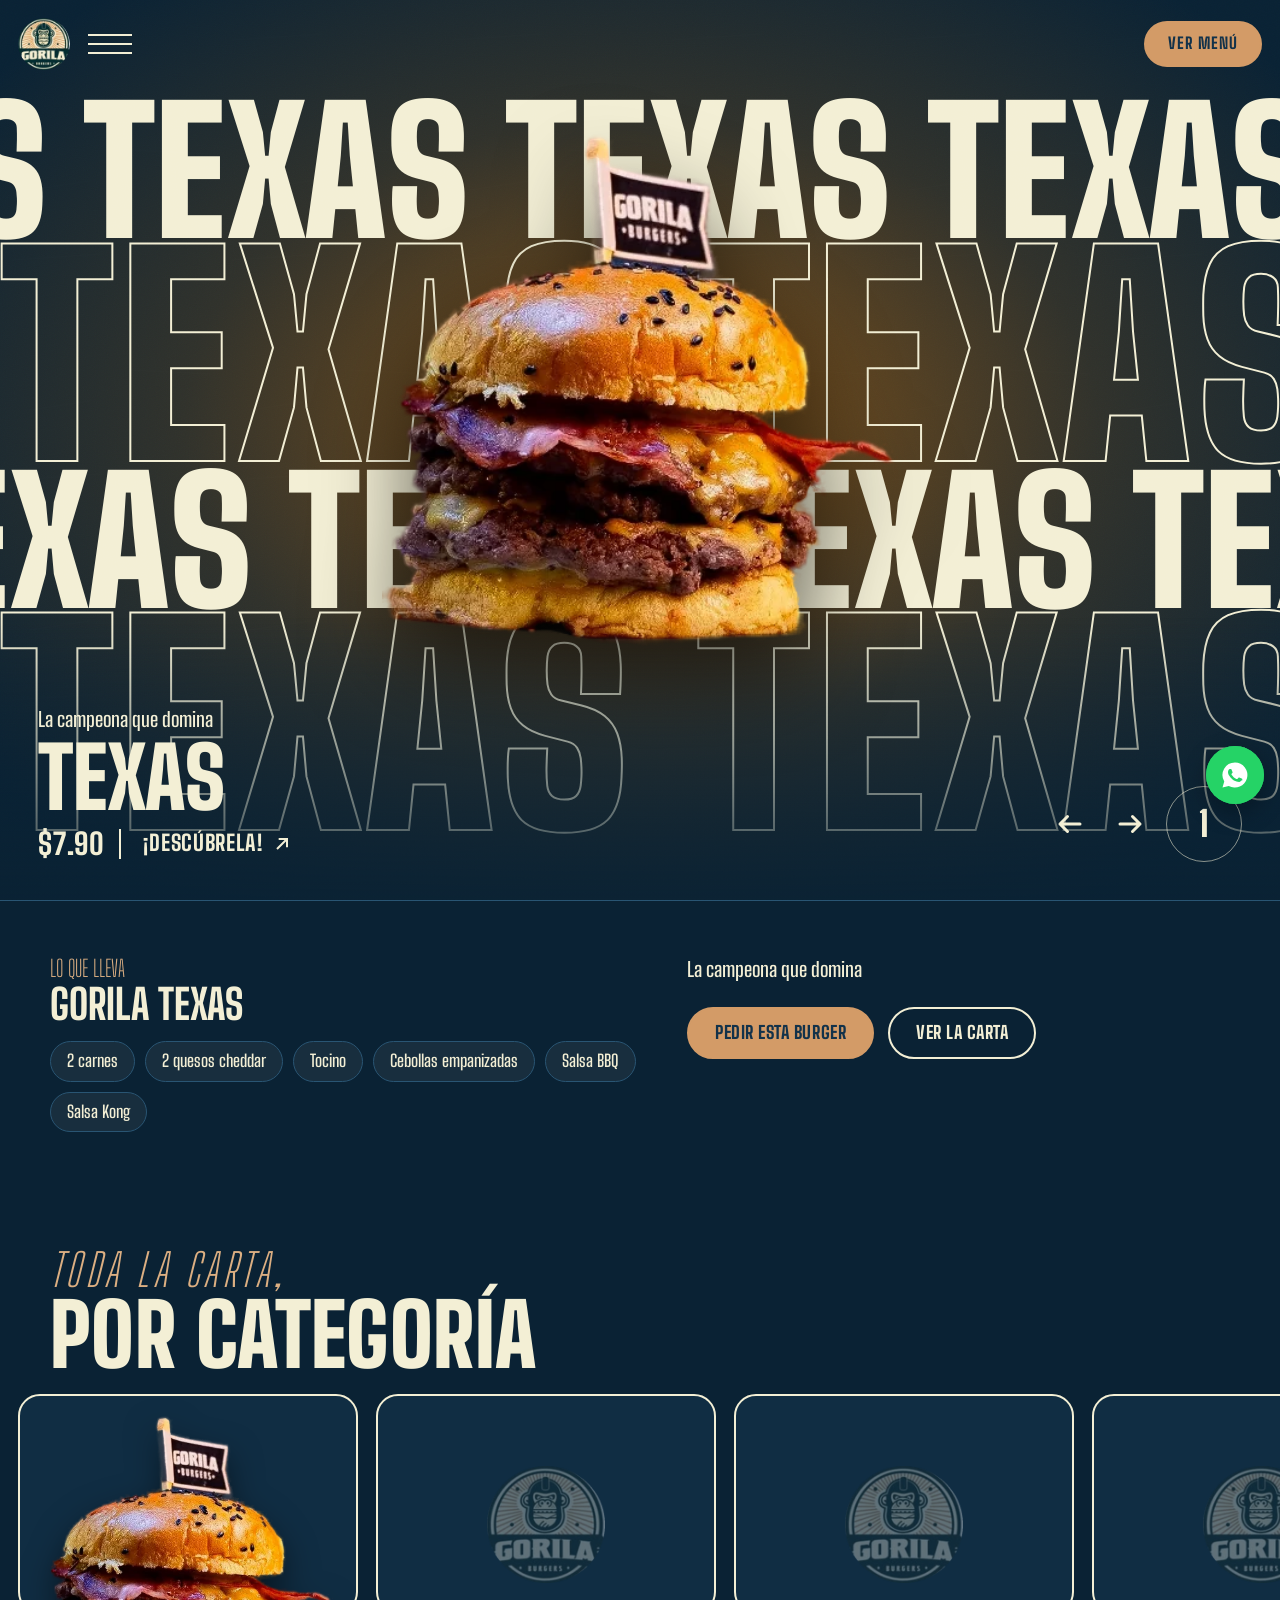
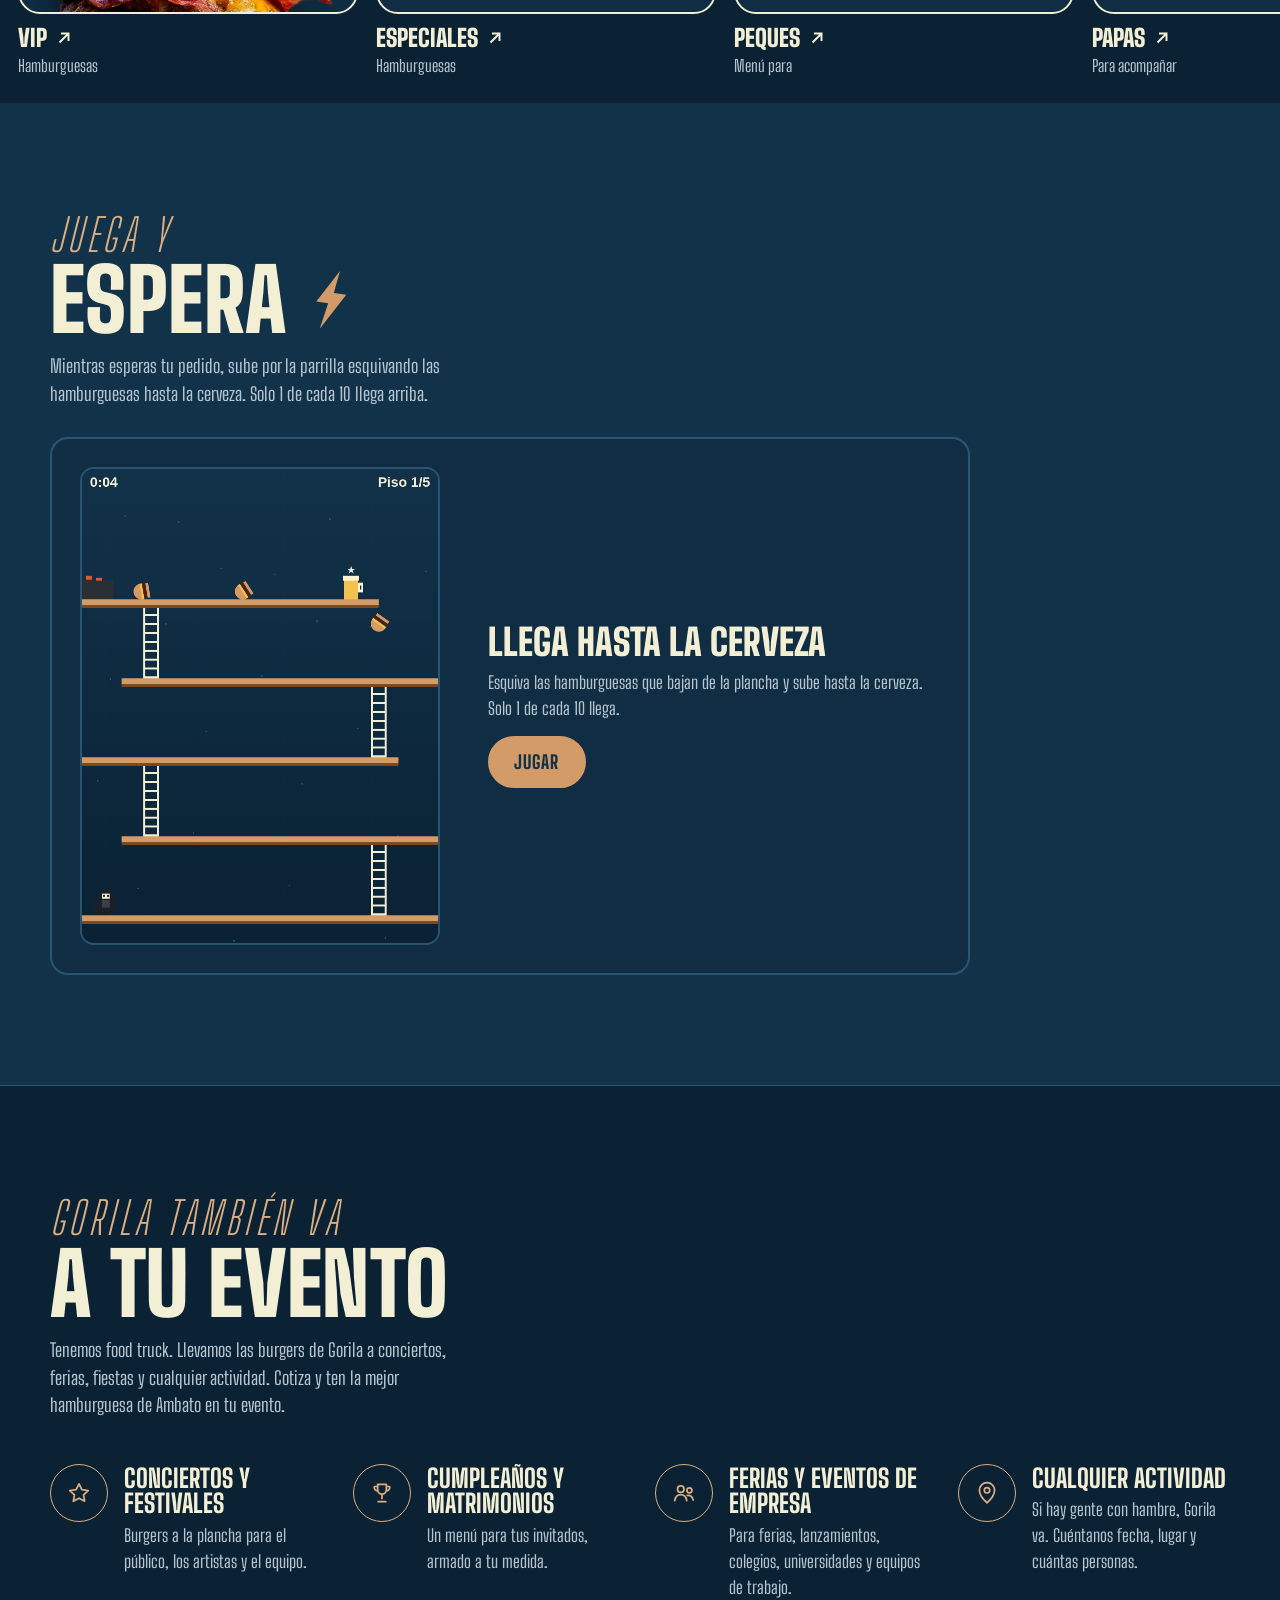
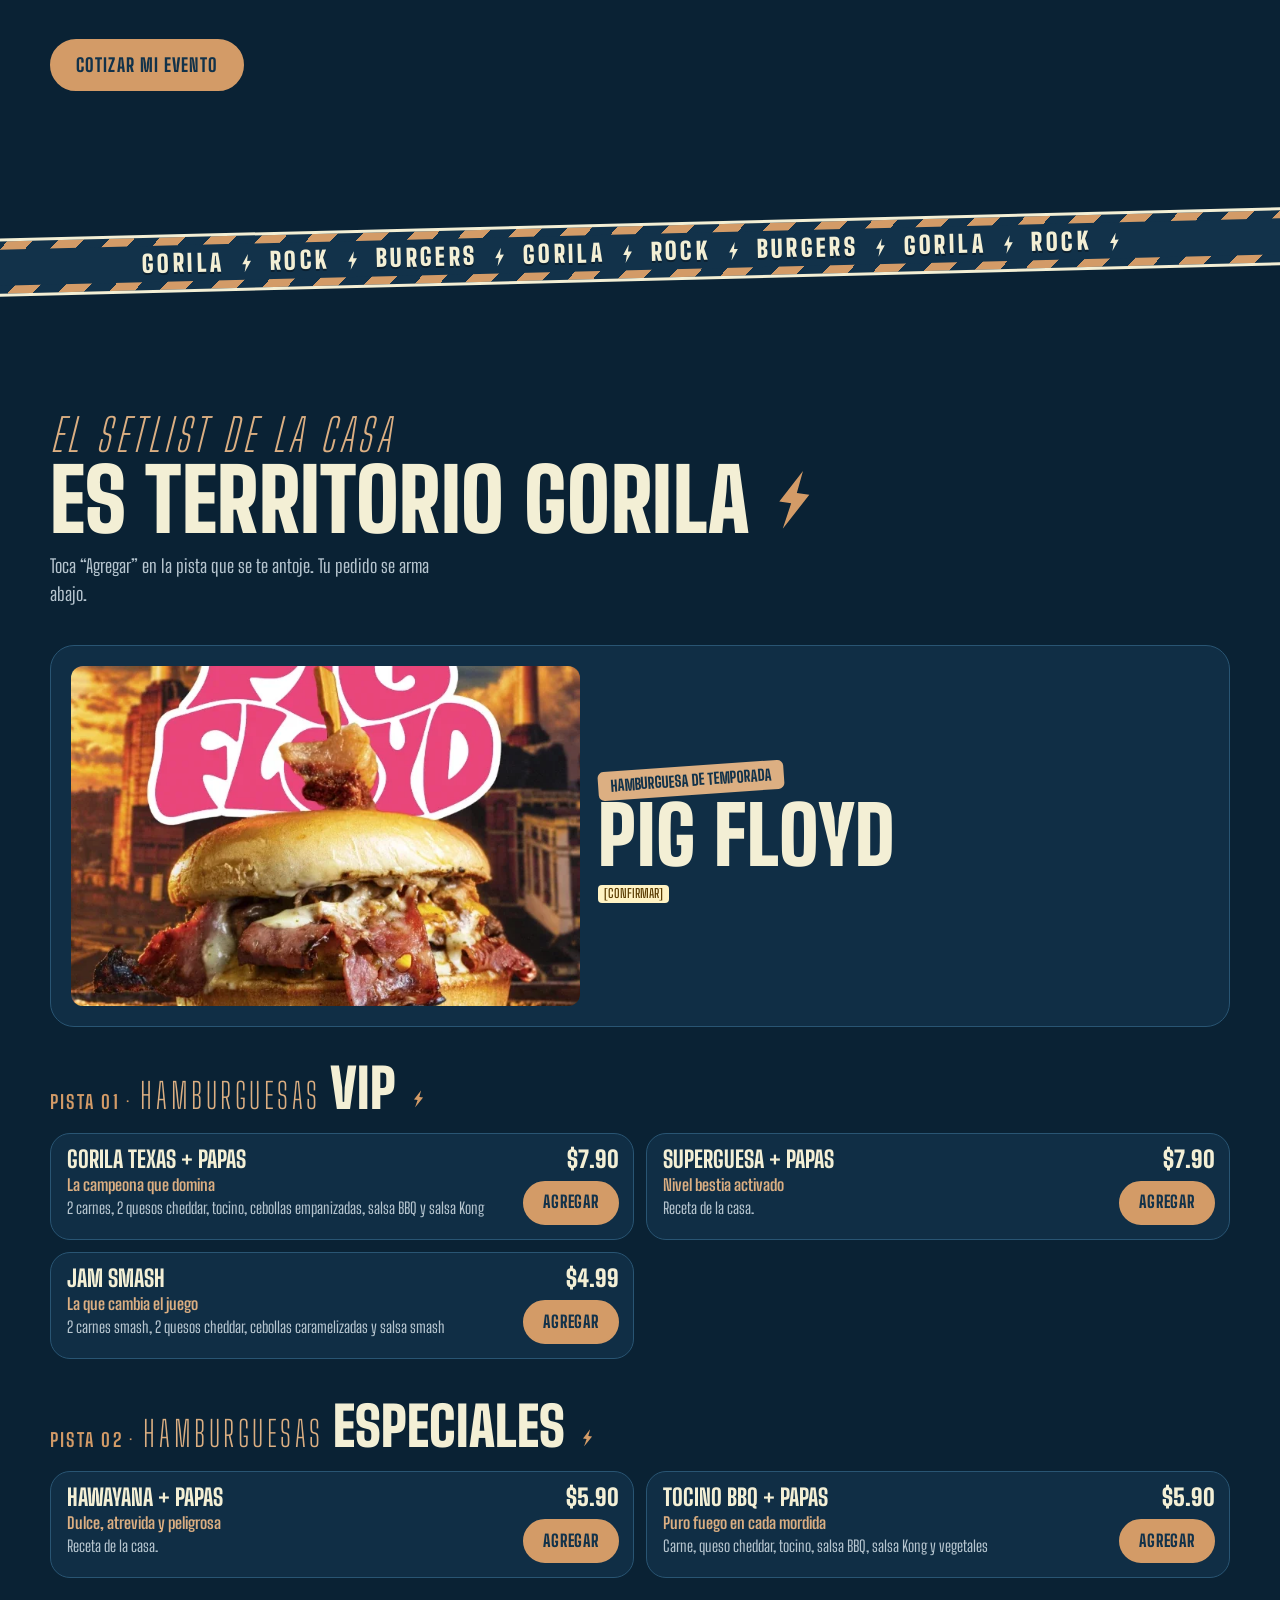
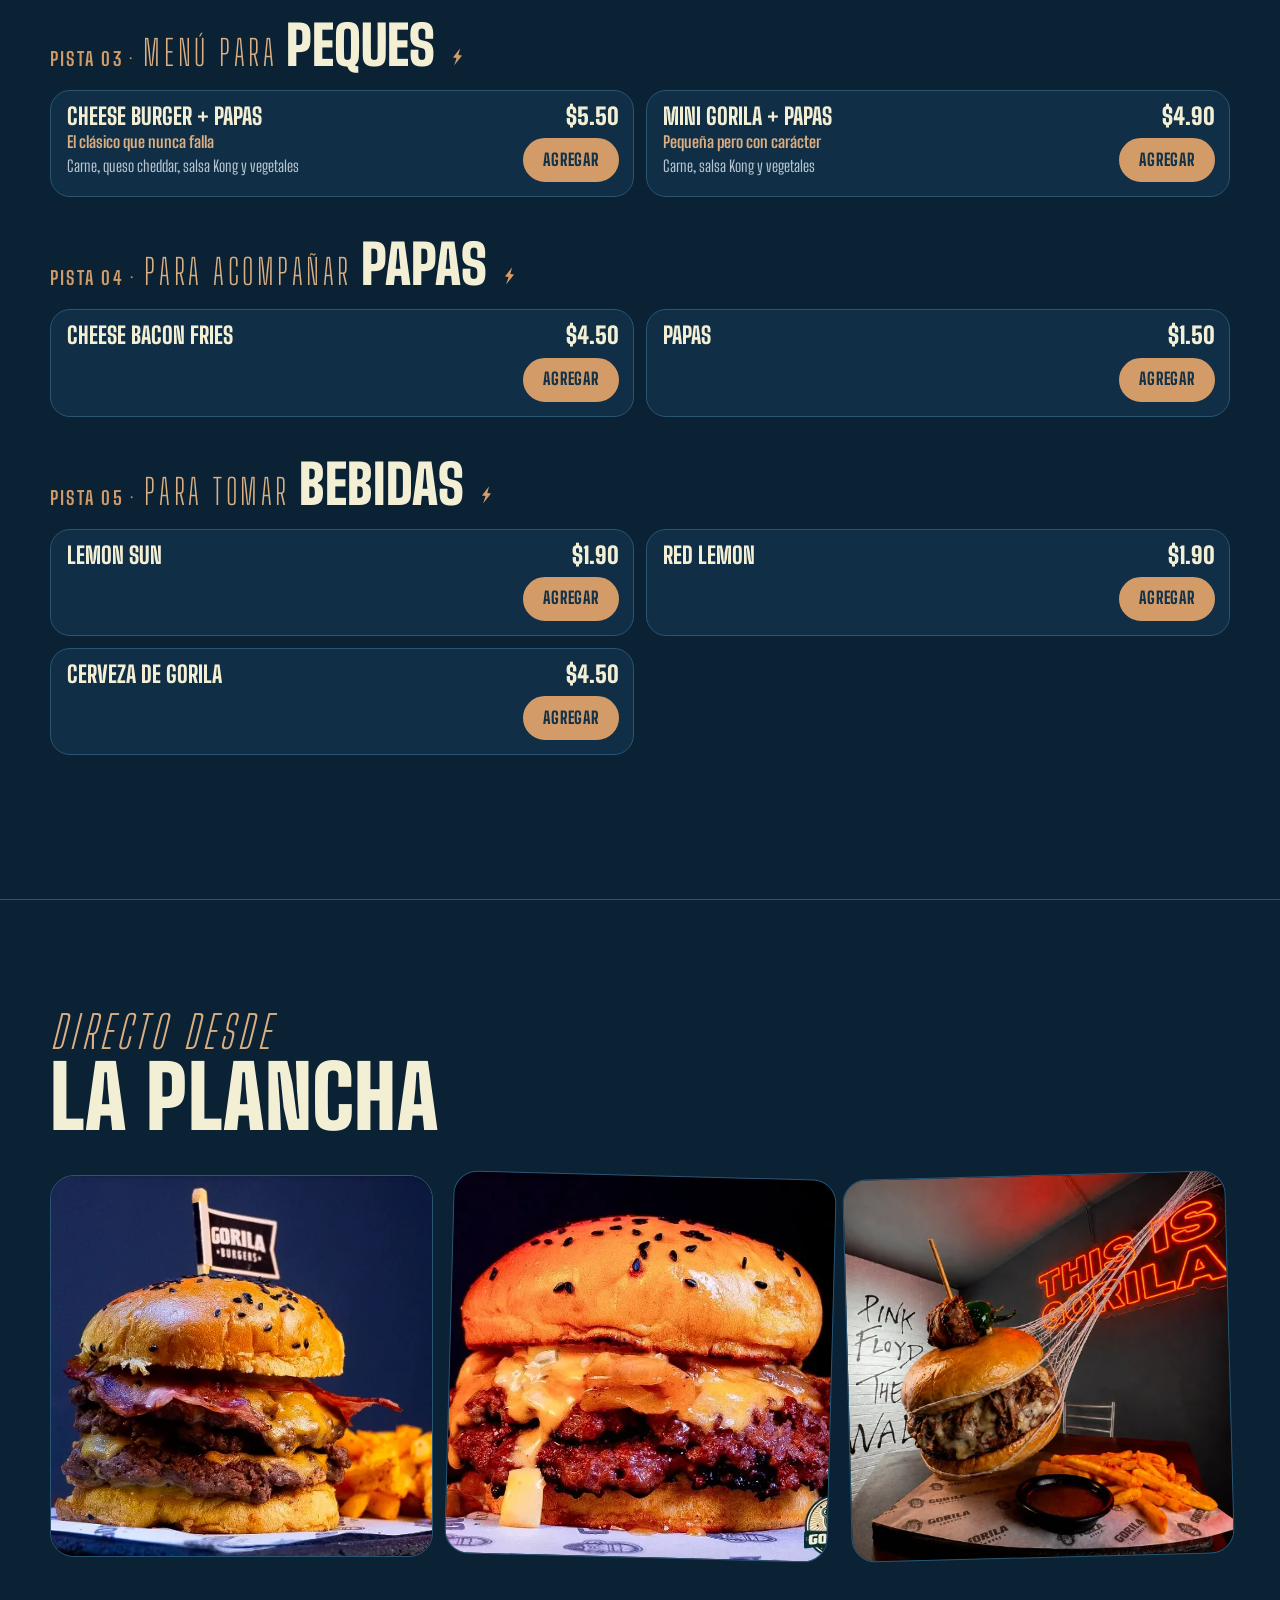
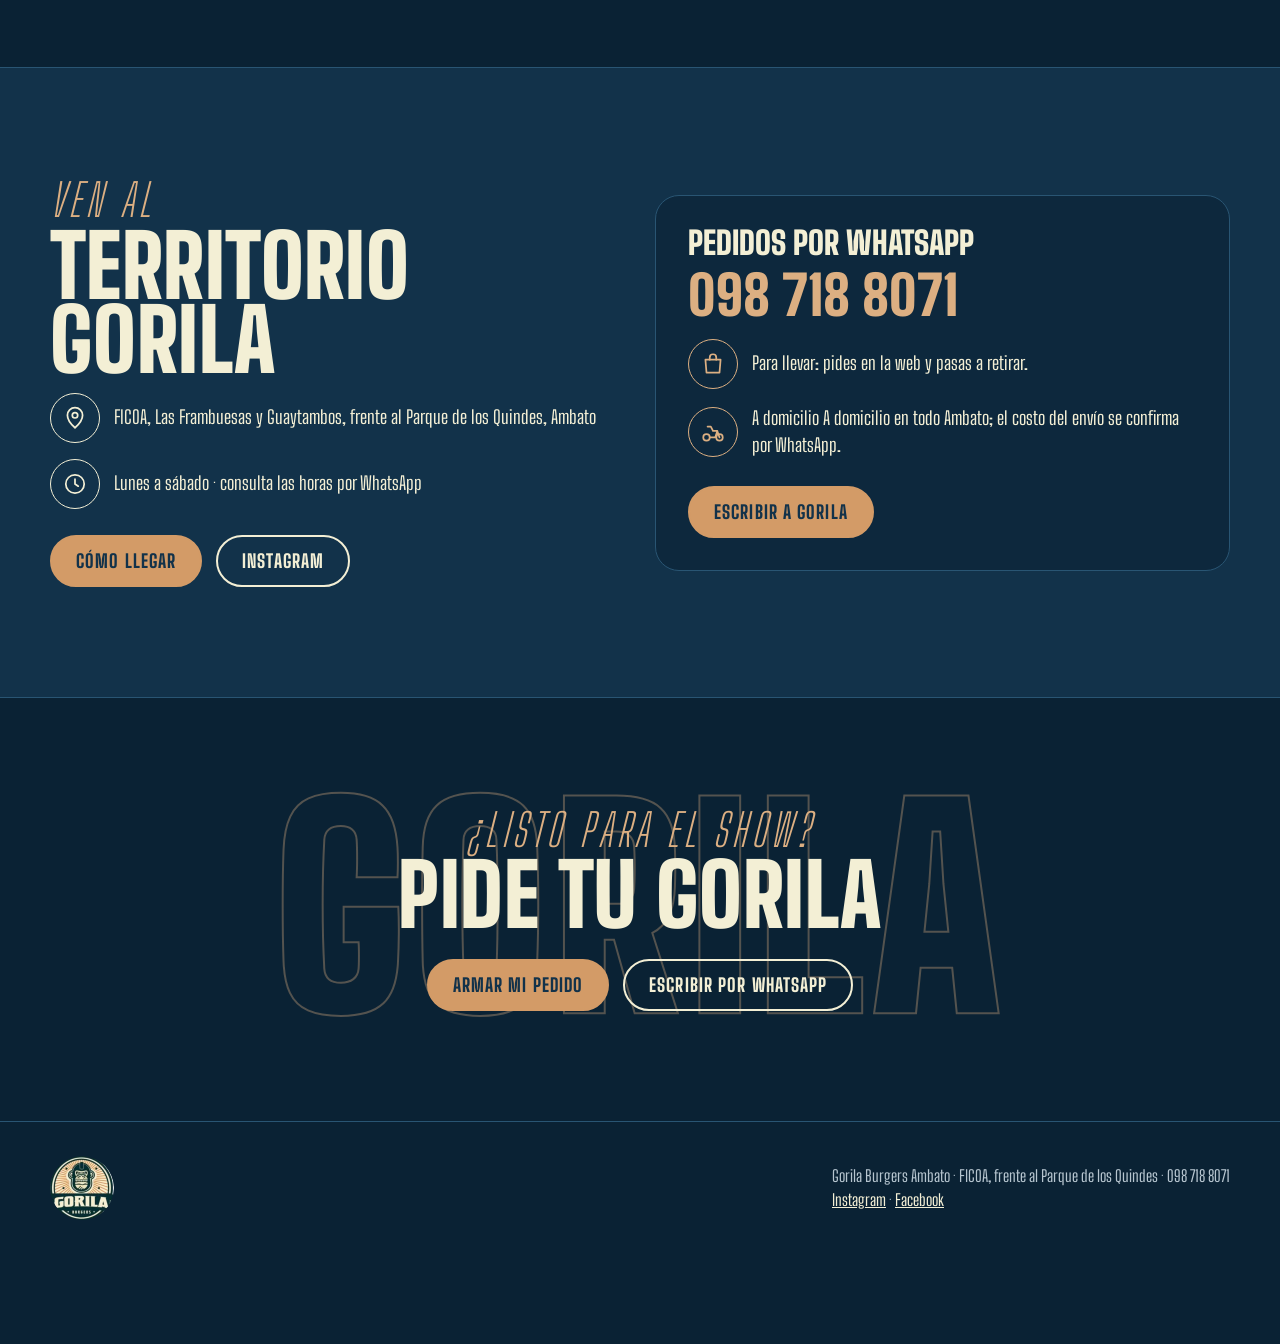
==== index.html @ 6f9447d2 "Sitio: sección de food truck y eventos; se quitan secciones de la demo Co-Authored-By: Claude Sonnet" ====
<!doctype html>
<html lang="es">
<head>
<meta charset="utf-8">
<meta name="viewport" content="width=device-width, initial-scale=1, viewport-fit=cover">
<meta name="robots" content="index, follow">
<meta name="theme-color" content="#12324A">
<link rel="icon" href="assets/favicon.png">
<link rel="preconnect" href="https://fonts.googleapis.com"><link rel="preconnect" href="https://fonts.gstatic.com" crossorigin>
<link rel="stylesheet" href="https://fonts.googleapis.com/css2?family=Big+Shoulders+Display:wght@300;700;800;900&amp;family=Big+Shoulders+Text:wght@400;600;700&amp;display=swap" media="print" onload="this.media='all'"><noscript><link rel="stylesheet" href="https://fonts.googleapis.com/css2?family=Big+Shoulders+Display:wght@300;700;800;900&amp;family=Big+Shoulders+Text:wght@400;600;700&amp;display=swap"></noscript>
<link rel="stylesheet" href="estilos/base.css">
<link rel="stylesheet" href="efectos/base.css">
<link rel="stylesheet" href="efectos/energia.css">
<link rel="stylesheet" href="efectos/rock.css">
<link rel="stylesheet" href="motor/pedido.css">
<style>:root { --fx-bg: #F3EFD5; --fx-paper: #FBF8EA; --fx-accent: #D39B67; --fx-ink: #12324A; --fx-deep: #12324A; --fx-pop: #DCAF82; --fx-font: "Big Shoulders Text", "Arial Narrow", Arial, sans-serif; --fx-font-disp: "Big Shoulders Display", Impact, "Arial Narrow", sans-serif; --fx-font-txt: "Big Shoulders Text", "Arial Narrow", Arial, sans-serif; --fx-deep-2: #0A2234; --fx-line-deep: #295573; --fx-soft: #dfe5e8; --fx-soft-2: #b6c5cf; --fx-warm: #7a4a1f; --fx-chat: #e6ddd0; }</style>

<link rel="stylesheet" href="modulos/restaurante/rest.css"><link rel="stylesheet" href="modulos/restaurante/rest-juego.css">
<link rel="preload" as="image" href="assets/corte-texas.webp" fetchpriority="high">
<title>Gorila Burgers Ambato · Burgers bestiales en FICOA</title>
<meta name="description" content="Gorila Burgers Ambato, en FICOA frente al Parque de los Quindes. Descubre qué Gorila eres hoy, arma tu pedido y envíalo listo por WhatsApp.">
<meta property="og:title" content="Gorila Burgers Ambato">
<meta property="og:description" content="Burgers bestiales, calidad brutal. Arma tu pedido en 1 minuto y envíalo por WhatsApp.">
<meta property="og:image" content="assets/og.jpg">
<meta property="og:image:width" content="1200"><meta property="og:image:height" content="630">
<script type="application/ld+json">
{"@context": "https://schema.org", "@type": "Restaurant", "name": "Gorila Burgers Ambato", "servesCuisine": "Hamburguesas", "telephone": "+593987188071", "address": {"@type": "PostalAddress", "streetAddress": "FICOA, Las Frambuesas y Guaytambos, frente al Parque de los Quindes", "addressLocality": "Ambato", "addressRegion": "Tungurahua", "addressCountry": "EC"}, "sameAs": ["https://www.instagram.com/gorila_burgerambato/", "https://www.facebook.com/p/Gorila-Burger-61558488550023/"]}
</script>
<style>
/* Hero */
.hero { position: relative; overflow: hidden; }
.hero .wrap { display: grid; gap: 28px; align-items: center; padding-block: clamp(28px, 5vw, 64px) clamp(44px, 6vw, 80px); grid-template-columns: minmax(0, 1.05fr) minmax(0, .95fr); }
.hero h1 { text-transform: uppercase; line-height: .84; }
.hero h1 .fino { display: block; font: 300 clamp(2.4rem, 6.4vw, 4.6rem)/.9 var(--fx-font-disp); }
.hero h1 .grueso { display: block; font: 900 clamp(4.2rem, 13vw, 9.6rem)/.84 var(--fx-font-disp); letter-spacing: .005em; }
.hero .lead { margin-top: 20px; max-width: 40ch; font-size: 1.2rem; color: var(--fx-soft); }
.hero-media { position: relative; justify-self: end; width: min(100%, 540px); }
.hero-foto { aspect-ratio: 572 / 553; border-radius: 22px; overflow: hidden; box-shadow: 10px 10px 0 var(--fx-accent); }
.hero-foto img { width: 100%; height: 100%; object-fit: cover; }
.hero .sello { position: absolute; left: -34px; bottom: -26px; z-index: 2; }
@media (max-width: 860px) {
  .hero .wrap { grid-template-columns: 1fr; }
  .hero-media { order: -1; justify-self: stretch; width: 100%; }
  .hero-foto { aspect-ratio: 4 / 3.6; }
  .hero .sello { left: auto; right: 10px; bottom: -22px; width: 108px; height: 108px; font-size: .98rem; }
}

/* Diagnóstico */
.diag .wrap { display: grid; gap: clamp(28px, 5vw, 64px); grid-template-columns: minmax(0, .9fr) minmax(0, 1.1fr); align-items: center; }
@media (max-width: 860px) { .diag .wrap { grid-template-columns: 1fr; } }
.caja { background: var(--fx-paper); border: 3px solid var(--fx-deep); border-radius: 20px; box-shadow: 8px 8px 0 var(--fx-deep); padding: clamp(20px, 3vw, 30px); min-height: 440px; display: flex; flex-direction: column; gap: 16px; }
.caja-cab { display: flex; align-items: center; gap: 12px; padding-bottom: 12px; border-bottom: 2px dashed color-mix(in srgb, var(--fx-deep) 30%, transparent); }
.caja-cab img { width: 42px; height: 42px; border-radius: 50%; }
.caja-cab b { display: block; font: 900 1.3rem/1 var(--fx-font-disp); text-transform: uppercase; }
.caja-cab small { font-size: .95rem; }
.prog { display: flex; align-items: center; gap: 12px; font: 700 .95rem var(--fx-font-txt); }
.prog .pista { flex: 1; height: 8px; border-radius: 99px; background: color-mix(in srgb, var(--fx-deep) 15%, transparent); overflow: hidden; }
.prog .pista div { height: 100%; background: var(--fx-accent); border-radius: 99px; transition: width .35s var(--fx-ease); }
.caja h3 { font: 900 clamp(1.8rem, 4vw, 2.4rem)/.95 var(--fx-font-disp); text-transform: uppercase; }
.ops { display: grid; gap: 10px; }
.op { display: flex; align-items: center; gap: 12px; min-height: 58px; padding: 10px 16px; text-align: left; background: #fff; border: 2px solid var(--fx-deep); border-radius: 12px; font: 700 1.12rem/1.2 var(--fx-font-txt); color: var(--fx-ink); cursor: pointer; transition: transform .2s var(--fx-ease), box-shadow .2s; box-shadow: 3px 3px 0 var(--fx-deep); }
.op:active { transform: translate(3px, 3px); box-shadow: none; }
.op small { display: block; font-weight: 400; font-size: .95rem; }
.enlace { align-self: flex-start; min-height: 44px; border: 0; background: none; font: 700 1.05rem var(--fx-font-txt); color: var(--fx-ink); cursor: pointer; padding: 0; text-decoration: underline; text-underline-offset: 3px; }
.reco { background: var(--fx-deep); color: var(--fx-bg); border-radius: 14px; padding: 18px; }
.reco small { color: var(--fx-pop); font: 700 .95rem var(--fx-font-txt); }
.reco b { display: block; font: 900 clamp(2.1rem, 5vw, 2.8rem)/.9 var(--fx-font-disp); text-transform: uppercase; margin: 6px 0; }
.reco p { color: var(--fx-soft); }
.reco .precio { font: 900 1.8rem/1 var(--fx-font-disp); color: var(--fx-pop); margin-top: 10px; }

/* Cómo pides */
.pasos { display: grid; gap: 30px; grid-template-columns: repeat(auto-fit, minmax(min(100%, 250px), 1fr)); margin-top: 44px; }
.paso { display: flex; gap: 16px; align-items: flex-start; }
.paso .ico { color: var(--fx-pop); }
.paso b { font: 300 1.1rem var(--fx-font-disp); color: var(--fx-pop); }
.paso h3 { font: 800 1.6rem/1 var(--fx-font-disp); text-transform: uppercase; margin: 2px 0 6px; }
.paso p { color: var(--fx-soft); }
.eventos-cta { margin-top: 38px; }

/* Galería */
.galeria { display: grid; gap: 16px; grid-template-columns: repeat(auto-fit, minmax(min(100%, 300px), 1fr)); margin-top: 40px; }
.galeria figure { margin: 0; border-radius: 18px; border: 3px solid var(--fx-bg); aspect-ratio: 1 / 1; }
.galeria img { width: 100%; height: 100%; object-fit: cover; }
.galeria figure:nth-child(2) { transform: rotate(1.5deg); } .galeria figure:nth-child(3) { transform: rotate(-1.5deg); }

/* Qué cambia */
.cambia { display: grid; gap: 22px; grid-template-columns: repeat(auto-fit, minmax(min(100%, 320px), 1fr)); margin-top: 40px; }
.chat { border-radius: 20px; padding: 18px; background: var(--fx-chat); border: 3px solid var(--fx-deep); }
.chat h3 { font: 800 1.4rem/1 var(--fx-font-disp); text-transform: uppercase; margin-bottom: 12px; display: flex; gap: 10px; align-items: center; }
.burbuja { max-width: 88%; padding: 9px 12px; border-radius: 12px; margin: 8px 0; font: 400 1.02rem/1.35 var(--fx-font-txt); background: #fff; white-space: pre-line; }
.burbuja.yo { margin-left: auto; background: #d9fdd3; }
.chat.despues { background: var(--fx-deep); }
.chat.despues h3 { color: var(--fx-bg); }

/* Dónde */
.donde { display: grid; gap: 30px; grid-template-columns: minmax(0, 1fr) minmax(0, 1fr); align-items: center; }
@media (max-width: 860px) { .donde { grid-template-columns: 1fr; } }
.dato { display: flex; gap: 14px; align-items: center; margin-top: 16px; font-size: 1.15rem; }
.dato .ico { width: 50px; height: 50px; }

/* Cierre */
.cierre { overflow: hidden; text-align: center; }
.cierre .contorno { position: absolute; left: 50%; top: 50%; transform: translate(-50%, -50%); white-space: nowrap; }
.cierre .wrap { position: relative; }
.cierre .acciones { justify-content: center; }
.demo-links { display: flex; flex-wrap: wrap; gap: 8px 18px; justify-content: center; margin-top: 22px; font-size: 1.02rem; }
</style>
</head>
<body class="rb-pagina fx-rock-cartel" data-pagina="Landing (Pro)" data-secciones='["Vitrina de burgers (inicio)", "Mini juego Gorila arriba", "Food truck y eventos", "Carta", "Galería", "Dónde estamos", "Cierre"]'>
<svg width="0" height="0" style="position:absolute" aria-hidden="true"><defs>
  <symbol id="i-reloj" viewBox="0 0 24 24"><circle cx="12" cy="12" r="8.5"/><path d="M12 7.5V12l3 2"/></symbol>
  <symbol id="i-pin" viewBox="0 0 24 24"><path d="M12 21s7-6 7-11.5a7 7 0 0 0-14 0C5 15 12 21 12 21z"/><circle cx="12" cy="9.5" r="2.5"/></symbol>
  <symbol id="i-tel" viewBox="0 0 24 24"><rect x="7" y="2.5" width="10" height="19" rx="2"/><path d="M11 18.5h2"/></symbol>
  <symbol id="i-burger" viewBox="0 0 24 24"><path d="M4 10a8 5 0 0 1 16 0z"/><path d="M3.5 13.5h17M4 17h16a0 0 0 0 1 0 0 3 3 0 0 1-3 3H7a3 3 0 0 1-3-3z"/><path d="M9 7h.01M13 6.5h.01M15.5 8h.01"/></symbol>
  <symbol id="i-bolsa" viewBox="0 0 24 24"><path d="M5 8h14l-1 12H6z"/><path d="M9 8V6a3 3 0 0 1 6 0v2"/></symbol>
  <symbol id="i-moto" viewBox="0 0 24 24"><circle cx="6" cy="17" r="3"/><circle cx="18" cy="17" r="3"/><path d="M9 17h5l2-6h-4M16 11l2 6M12 11 10 7H7"/></symbol>
  <symbol id="i-envio" viewBox="0 0 24 24"><path d="M21 4 3 11l7 3 3 7z"/><path d="m10 14 4-4"/></symbol>
  <symbol id="i-chat" viewBox="0 0 24 24"><path d="M4 5h16v11H9l-5 4z"/></symbol>
  <symbol id="i-web" viewBox="0 0 24 24"><rect x="3.5" y="4.5" width="17" height="15" rx="1.5"/><path d="M3.5 9h17M7 6.8h.01M9.5 6.8h.01"/></symbol>
  <symbol id="i-ok" viewBox="0 0 24 24"><path d="m5 12 4.5 4.5L19 7"/></symbol>
  <symbol id="i-pago" viewBox="0 0 24 24"><rect x="3" y="6" width="18" height="12" rx="1.5"/><path d="M3 10h18M7 14h3"/></symbol>
  <symbol id="i-llave" viewBox="0 0 24 24"><rect x="5" y="10.5" width="14" height="10" rx="1.5"/><path d="M8 10.5V7.5a4 4 0 0 1 8 0v3"/></symbol>
  <symbol id="i-foto" viewBox="0 0 24 24"><path d="M4 8h3l2-2.5h6L17 8h3v11H4z"/><circle cx="12" cy="13" r="3.5"/></symbol>
  <symbol id="i-lista" viewBox="0 0 24 24"><path d="M9 6h11M9 12h11M9 18h11M4.5 6h.01M4.5 12h.01M4.5 18h.01"/></symbol>
  <symbol id="i-copa" viewBox="0 0 24 24"><path d="M8 4h8v5a4 4 0 0 1-8 0zM8 6H5a3 3 0 0 0 3 4M16 6h3a3 3 0 0 1-3 4M12 13v4M8.5 20h7"/></symbol>
  <symbol id="i-qr" viewBox="0 0 24 24"><rect x="3.5" y="3.5" width="6" height="6" rx="1"/><rect x="14.5" y="3.5" width="6" height="6" rx="1"/><rect x="3.5" y="14.5" width="6" height="6" rx="1"/><path d="M14.5 14.5h2v2h-2zM18.5 14.5h2M14.5 18.5h2M18.5 18.5v2"/></symbol>
  <symbol id="i-estrella" viewBox="0 0 24 24"><path d="m12 3.5 2.6 5.3 5.9.9-4.3 4.1 1 5.8L12 16.8 6.8 19.6l1-5.8-4.3-4.1 5.9-.9z"/></symbol>
  <symbol id="i-tarjeta" viewBox="0 0 24 24"><rect x="3" y="5.5" width="18" height="13" rx="2.5"/><path d="M3 10h18M7 15h4"/></symbol>
  <symbol id="i-caja" viewBox="0 0 24 24"><path d="M6 3.5h12v5H6zM4 8.5h16l-1.5 11h-13z"/><path d="M9 13h6"/></symbol>
  <symbol id="i-equipo" viewBox="0 0 24 24"><circle cx="9" cy="8.5" r="3"/><circle cx="17" cy="9.5" r="2.3"/><path d="M3.5 19c.5-3.5 2.7-5.5 5.5-5.5s5 2 5.5 5.5M15 14.2c2.6-.4 4.7 1 5.5 4.3"/></symbol>
  <symbol id="i-juego" viewBox="0 0 24 24"><path d="M8 4h8v5a4 4 0 0 1-8 0zM8 6H5a3 3 0 0 0 3 4M16 6h3a3 3 0 0 1-3 4M12 13v4M8.5 20h7"/></symbol>
  <symbol id="i-agenda" viewBox="0 0 24 24"><rect x="3.5" y="5" width="17" height="15" rx="2.5"/><path d="M3.5 10h17M8 3v4M16 3v4M8 14h2M13 14h3M8 17h2"/></symbol>
  <symbol id="i-panel" viewBox="0 0 24 24"><rect x="3.5" y="3.5" width="7" height="7" rx="1.5"/><rect x="13.5" y="3.5" width="7" height="7" rx="1.5"/><rect x="3.5" y="13.5" width="7" height="7" rx="1.5"/><rect x="13.5" y="13.5" width="7" height="7" rx="1.5"/></symbol>
</defs></svg>




<main>
<dialog class="rb-menu" id="rb-menu" aria-label="Menú">
  <div class="rb-menu-cab"><span></span><form method="dialog"><button class="rb-menu-x" aria-label="Cerrar el menú"><svg viewBox="0 0 40 40"><path d="M6 6l28 28M34 6L6 34"/></svg></button></form></div>
  <nav><a href="#inicio">Inicio</a>
  <a href="#rb-detalle">Las burgers</a>
  <a href="#carta">Carta</a>
  <a href="#juego">Juega y espera</a>
  <a href="#eventos">Food truck y eventos</a>
  <a href="#donde">Dónde estamos</a>
  </nav>
  <footer>
    <p><a href="https://www.instagram.com/gorila_burgerambato/" rel="noopener">Instagram</a><br><a href="https://www.facebook.com/p/Gorila-Burger-61558488550023/" rel="noopener">Facebook</a><br>FICOA · frente al Parque de los Quindes</p>
    <a class="rb-sello" href="#carta" aria-label="Ver menú">
      <svg class="giro" viewBox="0 0 200 200" aria-hidden="true"><defs><path id="rb-circ" d="M100,100 m-78,0 a78,78 0 1,1 156,0 a78,78 0 1,1 -156,0"/></defs><text><textPath href="#rb-circ">Ver menú · Ver menú · Ver menú ·</textPath></text></svg>
      <svg class="flecha" viewBox="0 0 24 24" aria-hidden="true"><path d="M6 18L18 6M8 6h10v10"/></svg>
    </a>
  </footer>
</dialog>

<section class="rb-hero fx-rock-gastado" id="inicio" aria-roledescription="carrusel" aria-label="Las burgers de Gorila">
  <header class="rb-cab"><div class="wrap">
  <div class="rb-cab-izq">
    <a class="rb-logo" href="#inicio" aria-label="Gorila Burgers, inicio"><img src="assets/logo.webp" alt="" width="52" height="52"></a>
    <button type="button" class="rb-menu-btn" id="rb-abrir" aria-label="Abrir el menú" aria-haspopup="dialog"><i></i><i></i><i></i></button>
  </div>
  <div class="rb-cab-der">
    
    <a class="rb-pill lleno" href="#carta" data-pedir>Ver menú</a>
  </div>
</div></header>
  <div id="rb-centinela" aria-hidden="true" style="position:absolute;top:140px;left:0;width:1px;height:1px;pointer-events:none"></div>
  <div id="rb-glows" aria-hidden="true"></div>
  <div class="rb-filas" id="rb-filas" aria-hidden="true"></div>
  <div class="rb-escena" id="rb-escena"><div class="rb-slide on" data-n="0" role="group" aria-roledescription="diapositiva" aria-label="1"><img src="assets/corte-texas.webp" alt="Hamburguesa Gorila Texas de doble carne con queso cheddar y tocino, con la banderita de Gorila" width="428" height="425" fetchpriority="high" decoding="async"></div></div>
  <div class="rb-pie">
    <div class="rb-texto" aria-live="polite">
      <p class="rb-intro" id="rb-intro"></p>
      <h1 class="rb-nombre" id="rb-nombre"></h1>
      <a class="rb-desc" id="rb-desc" href="#rb-detalle"><span class="rb-precio" id="rb-precio"></span>¡Descúbrela! <svg viewBox="0 0 24 24" aria-hidden="true"><path d="M6 18L18 6M8 6h10v10"/></svg></a>
    </div>
    <div class="rb-derecha">
      <div class="rb-controles">
        <button type="button" class="rb-flecha" id="rb-ant" aria-label="Burger anterior"><svg viewBox="0 0 24 24"><path d="M20 12H4M10 6l-6 6 6 6"/></svg></button>
        <button type="button" class="rb-flecha" id="rb-sig" aria-label="Burger siguiente"><svg viewBox="0 0 24 24"><path d="M4 12h16M14 6l6 6-6 6"/></svg></button>
        <span class="rb-contador" id="rb-n" aria-hidden="true">1</span>
      </div>
    </div>
  </div>
</section>

<section class="rb-detalle" id="rb-detalle"><div class="wrap">
  <div><h2 id="rb-det-tit"></h2><div class="rb-fichas" id="rb-fichas"></div><div id="rb-quedan"></div></div>
  <div><p class="rb-intro" id="rb-det-txt" style="max-width:46ch"></p><div class="acciones"><a class="rb-boton lleno" id="rb-pedir" href="#carta">Pedir esta burger</a><a class="rb-boton" href="#carta">Ver la carta</a></div></div>
</div></section>

<section class="rb-cats" aria-label="Categorías de la carta"><div class="wrap"><h2 class="doble" style="color:var(--fx-bg)"><span style="color:var(--fx-pop)">Toda la carta,</span>por categoría</h2></div>
  <div class="fila" id="rb-cats" style="margin-top:22px"></div></section>


<section class="sec papel" id="juego"><div class="wrap">
  <div data-reveal>
    <h2 class="doble"><span>Juega y</span>espera</h2>
    <p class="intro">Mientras esperas tu pedido, sube por la parrilla esquivando las hamburguesas hasta la cerveza. Solo 1 de cada 10 llega arriba.</p>
  </div>
  <div id="juego-raiz" aria-live="polite"></div>
</div></section>



<section class="sec oscuro eventos" id="eventos"><div class="wrap">
  <h2 class="doble" data-reveal><span>Gorila también va</span>a tu evento</h2>
  <p class="intro" data-reveal>Tenemos food truck. Llevamos las burgers de Gorila a conciertos, ferias, fiestas y cualquier actividad. Cotiza y ten la mejor hamburguesa de Ambato en tu evento.</p>
  <div class="pasos" data-stagger>
    <div class="paso"><span class="ico"><svg><use href="#i-estrella"/></svg></span><div><h3>Conciertos y festivales</h3><p>Burgers a la plancha para el público, los artistas y el equipo.</p></div></div>
    <div class="paso"><span class="ico"><svg><use href="#i-copa"/></svg></span><div><h3>Cumpleaños y matrimonios</h3><p>Un menú para tus invitados, armado a tu medida.</p></div></div>
    <div class="paso"><span class="ico"><svg><use href="#i-equipo"/></svg></span><div><h3>Ferias y eventos de empresa</h3><p>Para ferias, lanzamientos, colegios, universidades y equipos de trabajo.</p></div></div>
    <div class="paso"><span class="ico"><svg><use href="#i-pin"/></svg></span><div><h3>Cualquier actividad</h3><p>Si hay gente con hambre, Gorila va. Cuéntanos fecha, lugar y cuántas personas.</p></div></div>
    
  </div>
  <div class="acciones eventos-cta" data-reveal><a class="btn fx-brillo" data-wa="Hola Gorila, quiero cotizar el food truck para un evento. Tipo de evento, fecha, lugar y número de personas:">Cotizar mi evento</a></div>
</div></section>

<div class="fx-rock-caja" aria-hidden="true"><div class="fx-rock-cinta"><p><span>Gorila</span><i class="fx-rock-rayo"></i><span>Rock</span><i class="fx-rock-rayo"></i><span>Burgers</span><i class="fx-rock-rayo"></i><span>Gorila</span><i class="fx-rock-rayo"></i><span>Rock</span><i class="fx-rock-rayo"></i><span>Burgers</span><i class="fx-rock-rayo"></i><span>Gorila</span><i class="fx-rock-rayo"></i><span>Rock</span><i class="fx-rock-rayo"></i></p></div></div>
<section class="sec fx-rock-setlist" id="carta"><div class="wrap">
  <h2 class="doble" data-reveal><span>El setlist de la casa</span>es territorio Gorila</h2>
  <p class="intro" data-reveal>Toca “Agregar” en la pista que se te antoje. Tu pedido se arma abajo.</p>
  <div id="carta-lista" style="margin-top:36px"></div>
</div></section>

<section class="sec oscuro" id="galeria"><div class="wrap">
  <h2 class="doble" data-reveal><span>Directo desde</span>la plancha</h2>
  <div class="galeria" data-stagger>
    <figure class="fx-zoom"><img src="assets/doble-tocino.webp" alt="Hamburguesa de doble carne con queso cheddar y tocino, con papas" width="458" height="464" loading="lazy"></figure>
    <figure class="fx-zoom"><img src="assets/smash-plancha.webp" alt="Hamburguesa smash con queso fundido y cebolla caramelizada en pan con ajonjolí negro" width="571" height="453" loading="lazy"></figure>
    <figure class="fx-zoom"><img src="assets/this-is-gorila.webp" alt="Hamburguesa con papas en la mesa del local, frente al neón This is Gorila" width="563" height="694" loading="lazy" style="object-position:60% 40%"></figure>
    
  </div>
</div></section>



<section class="sec arena" id="donde"><div class="wrap donde">
  <div data-reveal>
    <h2 class="doble"><span>Ven al</span>territorio Gorila</h2>
    <div class="dato"><span class="ico"><svg><use href="#i-pin"/></svg></span><span>FICOA, Las Frambuesas y Guaytambos, frente al Parque de los Quindes, Ambato</span></div>
    <div class="dato"><span class="ico"><svg><use href="#i-reloj"/></svg></span><span>Lunes a sábado · consulta las horas por WhatsApp</span></div>
    <div class="acciones">
      <a class="btn" href="https://www.google.com/maps/search/?api=1&amp;query=Gorila+Burgers+FICOA+Ambato" target="_blank" rel="noopener">Cómo llegar</a>
      <a class="btn btn-linea" id="ig" target="_blank" rel="noopener">Instagram</a>
    </div>
  </div>
  <div class="oscuro" style="border-radius:20px;padding:clamp(22px,3vw,32px);box-shadow:8px 8px 0 var(--fx-deep);border:3px solid var(--fx-deep)" data-reveal>
    <h3 style="font:900 2rem/.95 var(--fx-font-disp);text-transform:uppercase">Pedidos por WhatsApp</h3>
    <p style="font:900 clamp(2.4rem,7vw,3.4rem)/1 var(--fx-font-disp);color:var(--fx-pop);margin:10px 0 6px">098 718 8071</p>
    <div class="dato"><span class="ico" style="color:var(--fx-pop)"><svg><use href="#i-bolsa"/></svg></span><span>Para llevar: pides en la web y pasas a retirar.</span></div>
    <div class="dato"><span class="ico" style="color:var(--fx-pop)"><svg><use href="#i-moto"/></svg></span><span>A domicilio A domicilio en todo Ambato; el costo del envío se confirma por WhatsApp.</span></div>
    <div class="acciones"><a class="btn" data-wa="Hola Gorila, quiero hacer un pedido.">Escribir a Gorila</a></div>
  </div>
</div></section>

<section class="sec oscuro cierre"><div class="contorno" aria-hidden="true">Gorila</div><div class="wrap">
  <h2 class="doble" data-reveal><span>¿Listo para el show?</span>Pide tu Gorila</h2>
  <div class="acciones"><a class="btn" href="#carta">Armar mi pedido</a><a class="btn btn-linea" data-wa="Hola Gorila, quiero hacer una consulta.">Escribir por WhatsApp</a></div>
  
</div></section>
<section class="rb-led" id="rb-led" hidden><div class="wrap">
  <h2 id="rb-led-tit"></h2><div class="rb-led-cifras" id="rb-led-cifras" role="img" aria-label=""></div><p>Se actualiza con cada venta de Gorila Burgers.</p><span class="rb-ejemplo" id="rb-led-ej" hidden>Cifra de ejemplo de la demo: la real sale de tus ventas</span>
</div></section>

</main>

<footer><div class="wrap">
  <img src="assets/logo.webp" alt="Gorila Burgers" width="64" height="64" loading="lazy">
  <div>Gorila Burgers Ambato · FICOA, frente al Parque de los Quindes · 098 718 8071<br>
  <a id="ig2" target="_blank" rel="noopener">Instagram</a> · <a id="fb" target="_blank" rel="noopener">Facebook</a></div>
</div></footer>

<a class="wa-flot" data-wa="Hola Gorila, quiero hacer un pedido." aria-label="Escribir a Gorila Burgers por WhatsApp"><svg viewBox="0 0 24 24" aria-hidden="true"><path d="M12 2a10 10 0 0 0-8.6 15.1L2 22l5-1.3A10 10 0 1 0 12 2zm5.3 14.2c-.2.6-1.3 1.2-1.8 1.3-.5 0-1 .2-3.3-.7-2.8-1.1-4.6-4-4.7-4.2-.1-.2-1.1-1.5-1.1-2.9s.7-2 1-2.3c.2-.3.5-.3.7-.3h.5c.2 0 .4 0 .6.5l.8 2c.1.2.1.4 0 .5l-.3.5-.4.4c-.1.2-.3.3-.1.6.2.3.8 1.3 1.7 2.1 1.2 1 2.1 1.3 2.4 1.5.3.1.5.1.6-.1l.9-1c.2-.3.4-.2.6-.1l1.9.9c.3.1.5.2.5.3.1.2.1.7-.1 1.3z"/></svg></a>


<script src="config.js"></script>
<script src="menu.js"></script>
<script src="modulos/restaurante/restaurante-datos.js"></script>
<script src="modulos/restaurante/rest-ui.js"></script>

<script src="modulos/restaurante/rest-api.js"></script>
<script src="motor/pedido.js"></script>
<script src="modulos/restaurante/rest-burgers.js"></script>
<script src="modulos/restaurante/rest-juego-nucleo.js"></script><script src="modulos/restaurante/rest-juego.js"></script>
<script>
const P = Pedido, esc = P.esc, plata = P.plata;
const wa = (n, t) => `https://wa.me/${String(n).replace(/\D/g, '')}?text=${encodeURIComponent(t)}`;
document.querySelectorAll('[data-wa]').forEach(a => { a.href = wa(DEMO.waCliente, a.dataset.wa); a.target = '_blank'; a.rel = 'noopener'; });
['ig', 'ig2'].forEach(i => document.getElementById(i).href = DEMO.instagram);
{ const fb = document.getElementById('fb'); if (fb) fb.href = DEMO.facebook; }
P.pintarCarta('#carta-lista');
/* Garra: al tocar «Ver menú» aparecen tres zarpazos y luego baja a la carta. Sin movimiento reducido, navega directo. */
document.querySelectorAll('[data-pedir]').forEach(a => a.addEventListener('click', e => {
  if (matchMedia('(prefers-reduced-motion: reduce)').matches || a.dataset.garra) return;
  e.preventDefault(); a.dataset.garra = '1';
  const g = document.createElement('div'); g.className = 'fx-garra'; g.setAttribute('aria-hidden', 'true');
  g.innerHTML = '<svg viewBox="0 0 100 100" preserveAspectRatio="none"><path d="M6 0C32 28 62 62 84 100 56 70 28 38 6 0Z"/><path d="M34 0C58 26 84 54 104 90 78 64 52 36 34 0Z"/><path d="M-22 4C6 32 38 70 58 100 30 74 2 42 -22 4Z"/></svg>';
  document.body.appendChild(g);
  setTimeout(() => { const c = document.getElementById('carta'); if (c) c.scrollIntoView({ behavior: 'smooth' }); }, 260);
  setTimeout(() => { g.remove(); delete a.dataset.garra; }, 1100);
}));

/* Premium: envío por sector (todo Ambato) y pedido programado. El precio real sale de la base; si no responde, los datos del cliente. */
{ const aplicar = ss => { DEMO.sectores = ss.map(z => ({ nombre: z.nombre, costo: RESTDATA.envio_por_confirmar ? null : z.costo_cent, ejemplo: !!RESTDATA.sectores_ejemplo })); DEMO.programar = true; };
  aplicar(RESTDATA.sectores); REST.rpc('carta').then(c => aplicar(c.sectores)).catch(() => {}); }
{ const q = new URLSearchParams(location.search).get('pedir'); if (q && P.items.has(q)) setTimeout(() => P.abrirProducto(q), 500); }   /* viene de la vitrina de burgers: «Pedir esta burger» */


</script>
<script src="fx.js"></script>

</body>
</html>
---- estilos/base.css ----
/* estilos/base.css · layout común de toda demo, landing y propuesta.
   Sin movimiento (eso vive en efectos/). Los colores y fuentes salen SOLO de variables --fx-*:
   la marca las define en el :root de cada página (ver efectos-por-negocio.md). */
:root {
  /* Valores por defecto neutros: la marca del cliente los reemplaza en el :root de la página. */
  --fx-font: system-ui, -apple-system, "Segoe UI", sans-serif;
  --fx-font-disp: var(--fx-font);
  --fx-font-txt: var(--fx-font);
  --fx-bg: #ffffff; --fx-paper: #f6f6f6; --fx-ink: #111111; --fx-deep: #1c1c1c; --fx-accent: #777777; --fx-pop: #dddddd;
  /* Derivados: se calculan desde la marca; se pueden fijar a mano en el :root de la página. */
  --fx-deep-2: color-mix(in srgb, var(--fx-deep) 55%, #000);
  --fx-line-deep: color-mix(in srgb, var(--fx-deep) 82%, #fff);
  --fx-soft: color-mix(in srgb, var(--fx-bg) 86%, var(--fx-deep));
  --fx-soft-2: color-mix(in srgb, var(--fx-bg) 72%, var(--fx-deep));
  --fx-warm: color-mix(in srgb, var(--fx-accent) 60%, #000);
  --fx-chat: color-mix(in srgb, var(--fx-bg) 85%, #000);
  --fx-error: #8a1c1c;
  /* Marcador [CONFIRMAR]/[MARCADOR]: es una señal de la agencia, no de la marca. */
  --fx-marca-bg: #fff3c4; --fx-marca-ink: #5a3b00;
  padding-top: env(safe-area-inset-top, 0px); padding-bottom: env(safe-area-inset-bottom, 0px);
}
* { box-sizing: border-box; }
html { scroll-behavior: smooth; scroll-padding-top: calc(env(safe-area-inset-top, 0px) + 78px); }
body { margin: 0; background: var(--fx-bg); color: var(--fx-ink); font: 400 1.08rem/1.5 var(--fx-font-txt); -webkit-font-smoothing: antialiased; padding-bottom: 90px; }
h1, h2, h3, p { margin: 0; }
img { max-width: 100%; display: block; }
a { color: inherit; }
a:focus-visible, button:focus-visible { outline: 3px solid var(--fx-pop); outline-offset: 3px; }
.wrap { width: min(1180px, 100% - 36px); margin-inline: auto; }
.sec { padding-block: clamp(60px, 9vw, 110px); position: relative; }
.oscuro { background: var(--fx-deep); color: var(--fx-bg); }
.papel { background: var(--fx-paper); }
.arena { background: var(--fx-pop); }

/* Titulares de dos pesos (misma familia): línea fina + línea gruesa */
.doble { font: 800 clamp(2.6rem, 7vw, 4.6rem)/.95 var(--fx-font-disp); }
.doble span { display: block; font-weight: 300; font-size: .52em; line-height: 1; margin-bottom: .12em; }
.intro { margin-top: 16px; max-width: 52ch; font-size: 1.15rem; }

/* Botones (estructura; el acabado lo pone el perfil) */
.btn { display: inline-flex; align-items: center; justify-content: center; gap: 10px; min-height: 52px; padding: 0 24px; font: 800 1.15rem/1 var(--fx-font-disp); text-decoration: none; border: 2px solid var(--fx-deep); border-radius: 10px; cursor: pointer; background: var(--fx-accent); color: var(--fx-deep); }
.btn-linea { background: transparent; color: inherit; }
.acciones { display: flex; flex-wrap: wrap; gap: 14px; margin-top: 26px; }

/* Barra superior (horario, ubicación, WhatsApp) y cabecera */
.barra { background: var(--fx-deep-2); color: var(--fx-bg); font-size: .98rem; }
.barra .wrap { display: flex; flex-wrap: wrap; gap: 4px 22px; align-items: center; justify-content: space-between; min-height: 42px; padding-block: 6px; }
.barra .datos { display: flex; flex-wrap: wrap; gap: 2px 20px; }
.barra span { display: inline-flex; align-items: center; gap: 7px; }
.barra svg, .ico svg { width: 17px; height: 17px; stroke: var(--fx-pop); fill: none; stroke-width: 1.6; stroke-linecap: round; stroke-linejoin: round; }
.barra a { font: 800 .95rem/1 var(--fx-font-disp); text-decoration: none; min-height: 34px; display: inline-flex; align-items: center; padding: 0 14px; background: var(--fx-pop); color: var(--fx-deep); border-radius: 6px; }
.cabecera { position: sticky; top: 0; z-index: 30; background: var(--fx-deep); border-bottom: 1px solid var(--fx-line-deep); }
.cabecera .wrap { display: flex; align-items: center; justify-content: space-between; gap: 14px; min-height: 70px; }
.marca { display: flex; align-items: center; gap: 12px; color: var(--fx-bg); text-decoration: none; }
.marca img { width: 52px; height: 52px; border-radius: 50%; }
.marca b { font: 900 1.6rem/.9 var(--fx-font-disp); }
.marca small { display: block; font: 400 .9rem/1.1 var(--fx-font-txt); color: var(--fx-pop); letter-spacing: .02em; }
.cabecera nav { display: flex; gap: 4px; }
.cabecera nav a { color: var(--fx-bg); text-decoration: none; font: 700 1.05rem/1 var(--fx-font-disp); min-height: 44px; display: inline-flex; align-items: center; padding: 0 12px; }
@media (max-width: 760px) { .cabecera nav { display: none; } .barra .ocultable { display: none; } .barra .wrap { flex-wrap: nowrap; } .barra .datos { min-width: 0; } .barra .datos span { white-space: nowrap; overflow: hidden; text-overflow: ellipsis; } .barra a { flex-shrink: 0; } }

/* Íconos de línea en círculo (un solo trazo) */
.ico { width: 58px; height: 58px; border-radius: 50%; border: 2px solid currentColor; display: inline-grid; place-items: center; flex-shrink: 0; }
.ico svg { width: 26px; height: 26px; stroke: currentColor; }

/* WhatsApp flotante del cliente */
.wa-flot { position: fixed; right: 16px; bottom: calc(96px + env(safe-area-inset-bottom, 0px)); z-index: 25; width: 58px; height: 58px; border-radius: 50%; background: #25D366; display: grid; place-items: center; box-shadow: 0 8px 24px rgba(0, 0, 0, .3); }
.wa-flot svg { width: 30px; height: 30px; fill: #fff; position: relative; }

/* Pie */
footer { background: var(--fx-deep-2); color: var(--fx-soft-2); padding-block: 34px; font-size: 1rem; }
footer .wrap { display: flex; flex-wrap: wrap; gap: 18px 34px; align-items: center; justify-content: space-between; }
footer img { width: 64px; height: 64px; border-radius: 50%; }
footer a { color: var(--fx-bg); }

/* Marcador de dato pendiente */
.pend { display: inline-block; font: 600 .8rem/1.3 var(--fx-font-txt); background: var(--fx-marca-bg); color: var(--fx-marca-ink); padding: 1px 7px; border-radius: 4px; vertical-align: middle; }

@media print { .franja-demo, .demo-sug, .wa-flot, .pd-barra { display: none !important; } }
---- efectos/base.css ----
/* efectos/base.css · lo común a todos los perfiles: .fx-entra + .fx-d1…d4, .fx-rv, .fx-contador y el bloqueo de animaciones.
   Solo transform y opacity. El ritmo (duración, curva, distancia) lo fija el perfil con variables:
   --fx-dur, --fx-ease, --fx-dist. Para la aparición al hacer scroll con fx.js: --fx-rv-dur (ms), --fx-rv-step (ms),
   --fx-rv-ease, --fx-rv-dist, --fx-rv-scale. Cada landing carga base.css + UN perfil (+ metal.css opcional). */
:root { --fx-dur: .5s; --fx-ease: cubic-bezier(.2, .7, .2, 1); --fx-dist: 24px; }

/* Aparición al cargar la página (hero, encabezados): una línea tras otra */
@keyframes fx-entra { from { opacity: 0; transform: translateY(var(--fx-dist)); } }
.fx-entra { animation: fx-entra var(--fx-dur) var(--fx-ease) both; }
.fx-d1 { animation-delay: .05s; } .fx-d2 { animation-delay: .16s; } .fx-d3 { animation-delay: .3s; } .fx-d4 { animation-delay: .42s; }

/* Aparición al hacer scroll solo con CSS. Sin soporte de animation-timeline el bloque se ve normal.
   (fx.js hace lo mismo con [data-reveal] y [data-stagger] para los navegadores sin soporte.) */
@keyframes fx-rv { from { opacity: 0; transform: translateY(var(--fx-dist)); } }
@supports (animation-timeline: view()) {
  .fx-rv { animation: fx-rv linear both; animation-timeline: view(); animation-range: entry 0% entry 55%; }
}

/* Contador de cifras reales: fx.js cuenta hasta el número que ya está escrito en el HTML */
.fx-contador { font-variant-numeric: tabular-nums; }

/* Sin movimiento: todo se ve completo y quieto */
@media (prefers-reduced-motion: reduce) {
  *, *::before, *::after { animation: none !important; transition: none !important; scroll-behavior: auto !important; }
}
---- efectos/energia.css ----
/* efectos/energia.css · perfil ENERGÍA Y ANTOJO (bares, restaurantes, cafeterías, comida rápida).
   Ritmo rápido (0.2–0.4 s) con rebote leve. Se carga después de base.css. Solo transform y opacity.
   Colores solo por variables --fx-* (definidas en el :root de la página). Máx. 3 animaciones infinitas visibles a la vez. */
:root {
  --fx-dur: .45s; --fx-ease: cubic-bezier(.34, 1.56, .64, 1); --fx-dist: 26px; --fx-fast: .22s;
  /* aparición al hacer scroll (fx.js) */
  --fx-rv-dur: 380; --fx-rv-step: 70; --fx-rv-ease: cubic-bezier(.34, 1.56, .64, 1); --fx-rv-dist: 22px; --fx-rv-scale: .98;
}

/* Titulares de dos pesos, en mayúsculas y compactos */
.doble { text-transform: uppercase; font: 900 clamp(2.8rem, 8vw, 5.4rem)/.86 var(--fx-font-disp); letter-spacing: .005em; }
.doble span { font-weight: 300; font-size: .52em; line-height: 1; margin-bottom: .12em; }
.marca b, .barra a, .cabecera nav a { text-transform: uppercase; }
.marca b { letter-spacing: .03em; }
.barra a { letter-spacing: .05em; }
.cabecera nav a { letter-spacing: .05em; }

/* 1. Botón con textura que se hunde al tocar */
.btn { text-transform: uppercase; letter-spacing: .04em; box-shadow: 4px 4px 0 var(--fx-deep); transition: transform var(--fx-fast) var(--fx-ease), box-shadow var(--fx-fast);
  background-image: radial-gradient(color-mix(in srgb, var(--fx-deep) 12%, transparent) 1px, transparent 1.2px); background-size: 5px 5px; }
.btn:active { transform: translate(4px, 4px); box-shadow: 0 0 0 var(--fx-deep); }
.oscuro .btn { border-color: var(--fx-bg); box-shadow: 4px 4px 0 var(--fx-bg); }
.oscuro .btn:active { box-shadow: 0 0 0 var(--fx-bg); }
.btn-linea { background-image: none; }

/* 6. Sello girado */
.sello { display: inline-grid; place-items: center; text-align: center; width: 132px; height: 132px; border-radius: 50%; background: var(--fx-pop); color: var(--fx-deep); border: 3px dashed var(--fx-deep); transform: rotate(-12deg); font: 900 1.15rem/1 var(--fx-font-disp); text-transform: uppercase; padding: 14px; box-shadow: 5px 5px 0 rgba(0, 0, 0, .35); }
.sello small { display: block; font: 600 .82rem/1.15 var(--fx-font-txt); text-transform: none; margin-top: 4px; }

/* 2. Cinta de píldoras en movimiento (1 animación infinita) */
.cinta { overflow: hidden; background: var(--fx-pop); border-block: 3px solid var(--fx-deep); padding-block: 12px; }
.cinta-pista { display: flex; width: max-content; animation: fx-cinta 32s linear infinite; }
.cinta ul { display: flex; gap: 12px; list-style: none; margin: 0; padding: 0 6px; }
.cinta li { font: 800 1.2rem/1 var(--fx-font-disp); text-transform: uppercase; letter-spacing: .04em; padding: 10px 18px; border: 2px solid var(--fx-deep); border-radius: 999px; background: var(--fx-paper); white-space: nowrap; }
.cinta li:nth-child(3n) { background: var(--fx-deep); color: var(--fx-bg); }
@keyframes fx-cinta { to { transform: translateX(-50%); } }

/* 3. Texto contorneado */
.contorno { font: 900 clamp(5rem, 22vw, 17rem)/.8 var(--fx-font-disp); text-transform: uppercase; color: transparent; -webkit-text-stroke: 2px color-mix(in srgb, var(--fx-pop) 35%, transparent); letter-spacing: .02em; pointer-events: none; user-select: none; }

/* 8. Tarjeta con sombra sólida */
.fx-tarjeta { background: var(--fx-paper); border: 3px solid var(--fx-deep); border-radius: 16px; box-shadow: 5px 5px 0 var(--fx-deep); }

/* Pulso del WhatsApp flotante (1 animación infinita) */
.wa-flot::before { content: ""; position: absolute; inset: 0; border-radius: 50%; background: #25D366; animation: fx-pulso-e 2.8s ease-out infinite; }
@keyframes fx-pulso-e { from { transform: scale(1); opacity: .8; } to { transform: scale(1.6); opacity: 0; } }

/* Entrada del hero (momento protagonista): usa .fx-entra .fx-d1…d4 de base.css; el titular grueso "golpea" y el sello gira al entrar */
.fx-golpe { animation: fx-golpe .5s var(--fx-ease) .18s both; }
@keyframes fx-golpe { from { opacity: 0; transform: scale(1.18); } 60% { opacity: 1; } }
.fx-sello-in { animation: fx-sello-in .45s var(--fx-ease) .7s both; }
@keyframes fx-sello-in { from { opacity: 0; transform: rotate(-40deg) scale(.6); } }

/* Transición entre pasos del diagnóstico */
.fx-paso { animation: fx-paso .3s var(--fx-ease) both; }
@keyframes fx-paso { from { opacity: 0; transform: translateX(18px); } }

/* Zoom lento de fotos (solo con mouse) */
.fx-zoom { overflow: hidden; }
.fx-zoom img { transition: transform 1.4s cubic-bezier(.2, .7, .2, 1); }
@media (hover: hover) { .fx-zoom:hover img { transform: scale(1.06); } }

/* 11. Neón que titila, para rótulos de neón. El texto lleva un brillo fijo; la capa de luz de detrás es la que titila,
   solo con opacity (cuenta como animación infinita). Color: --fx-neon (por defecto --fx-pop). */
.fx-neon { position: relative; isolation: isolate; color: var(--fx-neon, var(--fx-pop)); text-shadow: 0 0 .05em currentColor, 0 0 .35em color-mix(in srgb, currentColor 70%, transparent); }
.fx-neon::after { content: ""; position: absolute; inset: -.25em -.4em; z-index: -1; pointer-events: none; border-radius: 40%;
  background: radial-gradient(closest-side, color-mix(in srgb, var(--fx-neon, var(--fx-pop)) 45%, transparent), transparent);
  opacity: .9; animation: fx-neon 6s steps(1, end) infinite; }
@keyframes fx-neon { 0%, 17%, 21%, 58%, 61%, 100% { opacity: .9; } 18%, 60% { opacity: .35; } 19.5% { opacity: .7; } }

@media (prefers-reduced-motion: reduce) { .fx-neon::after { opacity: .9; } }
---- efectos/rock.css ----
/* efectos/rock.css · complemento OPCIONAL de estilo "rockero" (se elige con efectos.usar = ["rock"]). Se carga después del perfil.
   Pensado para negocios con temática de rock/gorila: textura gastada, cinta de escenario, entradas de concierto y sello torcido.
   TODO ESTÁTICO (sin animaciones nuevas), así que no suma a las 3 infinitas de la regla de efectos. Funciona con el dedo: nada depende de :hover.
   Colores siempre de la marca (--fx-*). Las clases se usan por cliente; no duplicar estos estilos en la página. */
:root { --fx-rock-ruido: .09; }

/* Textura gastada: ruido + rayones finos sobre secciones oscuras (un mosaico SVG diminuto, sin imagen pesada) */
.fx-rock-gastado { position: relative; isolation: isolate; }
.fx-rock-gastado::after { content: ""; position: absolute; inset: 0; z-index: 1; pointer-events: none; mix-blend-mode: soft-light; opacity: var(--fx-rock-ruido);
  background-image: url("data:image/svg+xml,%3Csvg xmlns='http://www.w3.org/2000/svg' width='220' height='220'%3E%3Cfilter id='n'%3E%3CfeTurbulence type='fractalNoise' baseFrequency='.9' numOctaves='2' stitchTiles='stitch'/%3E%3C/filter%3E%3Crect width='100%25' height='100%25' filter='url(%23n)'/%3E%3Cpath d='M12 40l90-6M130 150l80 4M30 190l60-9' stroke='%23fff' stroke-width='.6' opacity='.5'/%3E%3C/svg%3E"); }

/* La caja recorta la cinta torcida para que no cree scroll horizontal */
.fx-rock-caja { overflow: hidden; padding-block: 22px; }
/* Cinta de escenario: franja torcida con rayas, entre secciones. El texto va en MAYÚSCULAS y se repite para llenar el ancho */
.fx-rock-cinta { position: relative; z-index: 2; margin-block: 0; margin-inline: -2%; transform: rotate(-1.4deg); overflow: hidden; white-space: nowrap; user-select: none;
  background: repeating-linear-gradient(-45deg, var(--fx-accent) 0 18px, var(--fx-deep) 18px 36px); border-block: 3px solid var(--fx-bg); }
.fx-rock-cinta p { margin: 8px 0; padding: 6px 0; text-align: center; font: 900 clamp(1rem, 3.4vw, 1.5rem)/1 var(--fx-font-disp); text-transform: uppercase; letter-spacing: .14em;
  color: var(--fx-bg); background: var(--fx-deep); transform: rotate(0deg); text-shadow: 0 2px 0 rgba(0, 0, 0, .35); }

/* Entrada de concierto: tarjeta con muescas laterales y línea punteada (para sectores, resumen del pedido o horarios) */
.fx-rock-entrada { position: relative; background: var(--fx-paper); color: var(--fx-ink); border-radius: 10px; padding: 18px 22px; border: 2px solid var(--fx-deep);
  -webkit-mask: radial-gradient(circle 10px at 0 50%, #0000 98%, #000) left / 51% 100% no-repeat, radial-gradient(circle 10px at 100% 50%, #0000 98%, #000) right / 51% 100% no-repeat;
  mask: radial-gradient(circle 10px at 0 50%, #0000 98%, #000) left / 51% 100% no-repeat, radial-gradient(circle 10px at 100% 50%, #0000 98%, #000) right / 51% 100% no-repeat; }
.fx-rock-entrada .corte { border-top: 2px dashed color-mix(in srgb, var(--fx-deep) 40%, transparent); margin-block: 12px; }

/* Setlist: las categorías de la carta se numeran como pistas del disco (01, 02…) */
.fx-rock-setlist { counter-reset: pista; }
.fx-rock-setlist .pd-cat h2::before { counter-increment: pista; content: "Pista " counter(pista, decimal-leading-zero) " · "; font: 700 .72em/1 var(--fx-font-txt); letter-spacing: .12em; text-transform: uppercase; color: var(--fx-accent); }

/* Titulares de cartel de gira: línea fina arriba (en cursiva inclinada) y línea gruesa abajo */
.fx-rock-cartel .doble span, .fx-rock-cartel .fino { font-style: italic; letter-spacing: .1em; }

/* Etiqueta torcida tipo sello de goma (por ejemplo «En vivo», «Edición limitada») */
.fx-rock-sello { display: inline-block; transform: rotate(-4deg); padding: 4px 12px; border: 3px solid currentColor; border-radius: 4px; font: 900 .9rem/1 var(--fx-font-disp);
  text-transform: uppercase; letter-spacing: .12em; opacity: .92; }

/* Garra: tres zarpazos que cruzan la pantalla al tocar el botón principal (solo transform y opacity; JS en la página, ver .fx-garra-boton).
   Con «reducir movimiento» no aparece y el botón navega directo. */
.fx-garra { position: fixed; inset: 0; z-index: 9999; pointer-events: none; overflow: hidden; }
.fx-garra svg { position: absolute; inset: 0; width: 100%; height: 100%; filter: drop-shadow(0 0 10px color-mix(in srgb, var(--fx-accent) 70%, transparent)); }
.fx-garra path { fill: var(--fx-accent); transform-box: fill-box; transform-origin: 0 0; transform: scale(0); opacity: 1; animation: fx-zarpazo .34s cubic-bezier(.2, .8, .2, 1) forwards, fx-zarpazo-fuera .45s ease-in .5s forwards; }
.fx-garra path:nth-child(2) { animation-delay: .07s, .55s; }
.fx-garra path:nth-child(3) { animation-delay: .14s, .6s; }
@keyframes fx-zarpazo { to { transform: scale(1); } }
@keyframes fx-zarpazo-fuera { to { opacity: 0; } }
@media (prefers-reduced-motion: reduce) { .fx-garra { display: none; } }

/* Rayo: adorno de escenario, de un solo color (hereda el color del texto). Va en la cinta entre palabras y después de los titulares. */
.fx-rock-rayo { display: inline-block; width: .5em; height: .8em; margin-inline: .7em; vertical-align: -.08em; background: currentColor; -webkit-mask: url("data:image/svg+xml,%3Csvg xmlns='http://www.w3.org/2000/svg' viewBox='0 0 60 100'%3E%3Cpath d='M38 0 6 56h20L18 100 54 38H33z'/%3E%3C/svg%3E") center / contain no-repeat; mask: url("data:image/svg+xml,%3Csvg xmlns='http://www.w3.org/2000/svg' viewBox='0 0 60 100'%3E%3Cpath d='M38 0 6 56h20L18 100 54 38H33z'/%3E%3C/svg%3E") center / contain no-repeat; }
.fx-rock-cartel #carta h2::after, .fx-rock-cartel #juego h2::after { content: ""; display: inline-block; width: .42em; height: .75em; margin-left: .3em; background: var(--fx-accent); -webkit-mask: url("data:image/svg+xml,%3Csvg xmlns='http://www.w3.org/2000/svg' viewBox='0 0 60 100'%3E%3Cpath d='M38 0 6 56h20L18 100 54 38H33z'/%3E%3C/svg%3E") center / contain no-repeat; mask: url("data:image/svg+xml,%3Csvg xmlns='http://www.w3.org/2000/svg' viewBox='0 0 60 100'%3E%3Cpath d='M38 0 6 56h20L18 100 54 38H33z'/%3E%3C/svg%3E") center / contain no-repeat; transform: rotate(8deg); }
---- motor/pedido.css ----
/* Motor de pedido · estilos. Solo variables --fx-* (marca en el :root de la página, ritmo en efectos/<perfil>.css). */
.pd-marca { display: inline-block; font: 600 .78rem/1.3 var(--fx-font-txt); background: var(--fx-marca-bg); color: var(--fx-marca-ink); padding: 1px 6px; border-radius: 4px; }

/* Temporada */
.pd-temporada { position: relative; background: var(--fx-deep); color: var(--fx-bg); border-radius: 18px; padding: 26px 20px 20px; margin-bottom: 28px; box-shadow: 6px 6px 0 var(--fx-accent); }
.pd-temporada h3 { font: 900 clamp(3rem, 14vw, 5rem)/.85 var(--fx-font-disp); text-transform: uppercase; margin: 6px 0 10px; letter-spacing: .01em; }
.pd-sello { display: inline-block; transform: rotate(-4deg); background: var(--fx-pop); color: var(--fx-deep); font: 800 .95rem/1 var(--fx-font-disp); text-transform: uppercase; padding: 7px 12px; border-radius: 6px; }

/* Carta */
.pd-cat { margin-bottom: 34px; }
.pd-cat h2 { display: flex; flex-wrap: wrap; align-items: baseline; gap: 0 .35em; margin: 0 0 12px; text-transform: uppercase; line-height: .9; }
.pd-cat h2 .fino { font: 300 clamp(1.6rem, 6vw, 2.2rem) var(--fx-font-disp); }
.pd-cat h2 .grueso { font: 900 clamp(2.3rem, 9vw, 3.4rem) var(--fx-font-disp); }
.pd-lista { list-style: none; margin: 0; padding: 0; display: grid; gap: 12px; }
@media (min-width: 760px) { .pd-lista { grid-template-columns: 1fr 1fr; } }
.pd-item { display: flex; justify-content: space-between; gap: 14px; background: var(--fx-paper); border: 2px solid var(--fx-deep); border-radius: 14px; padding: 14px 14px 14px 16px; box-shadow: 4px 4px 0 var(--fx-deep); }
.pd-info h3 { font: 800 1.45rem/1 var(--fx-font-disp); text-transform: uppercase; margin: 0 0 4px; }
.pd-lema { font: 700 1rem/1.2 var(--fx-font-txt); color: var(--fx-warm); margin: 0 0 4px; }
.pd-desc { font: 400 .98rem/1.35 var(--fx-font-txt); margin: 0; }
.pd-acc { display: flex; flex-direction: column; align-items: flex-end; justify-content: space-between; gap: 10px; flex-shrink: 0; }
.pd-precio { font: 900 1.45rem/1 var(--fx-font-disp); }

/* Carta por pestañas (menu.vista = "pestanas"): barra fija con buscador y categorías; bajo la cabecera fija (70 px) */
.pd-barra-carta { position: sticky; top: 70px; z-index: 20; background: var(--fx-bg); margin: 0 0 18px; padding: 10px 0 8px; border-bottom: 1px solid color-mix(in srgb, var(--fx-deep) 18%, transparent); }
.pd-buscar input { width: 100%; min-height: 46px; padding: 0 14px; font: 400 1rem/1 var(--fx-font-txt); color: var(--fx-ink); background: var(--fx-paper); border: 1px solid color-mix(in srgb, var(--fx-deep) 35%, transparent); border-radius: 8px; }
.pd-buscar input:focus-visible { outline: 3px solid var(--fx-pop); outline-offset: 1px; }
.pd-solo-lector { position: absolute; width: 1px; height: 1px; overflow: hidden; clip-path: inset(50%); white-space: nowrap; }
.pd-tabs { display: flex; gap: 8px; width: 0; min-width: 100%; overflow-x: auto; margin-top: 10px; padding-bottom: 4px; scrollbar-width: none; -webkit-overflow-scrolling: touch; }
.pd-tabs::-webkit-scrollbar { display: none; }
.pd-tab { flex: none; min-height: 40px; padding: 0 16px; font: 700 .95rem/1 var(--fx-font-disp); text-transform: uppercase; letter-spacing: .06em; color: var(--fx-deep); background: transparent; border: 1px solid color-mix(in srgb, var(--fx-deep) 40%, transparent); border-radius: 999px; cursor: pointer; white-space: nowrap; }
.pd-tab.on { background: var(--fx-deep); color: var(--fx-bg); border-color: var(--fx-deep); }
.pd-tab:focus-visible { outline: 3px solid var(--fx-pop); outline-offset: 2px; }
.pd-res { margin: 0 0 12px; text-transform: uppercase; font: 900 1.6rem/1 var(--fx-font-disp); }
.pd-vacio { margin: 8px 0 0; font: 400 1.05rem/1.4 var(--fx-font-txt); }
.pd-in { animation: pd-in .28s var(--fx-ease) both; }
@keyframes pd-in { from { opacity: 0; transform: translateY(8px); } }
@media (prefers-reduced-motion: reduce) { .pd-in { animation: none; } }

/* Botones: se hunden al tocar (perfil energía) */
.pd-btn { font: 800 1.05rem/1 var(--fx-font-disp); text-transform: uppercase; letter-spacing: .03em; min-height: 44px; padding: 0 18px; border: 2px solid var(--fx-deep); border-radius: 10px; background: var(--fx-accent); color: var(--fx-deep); cursor: pointer; box-shadow: 3px 3px 0 var(--fx-deep); transition: transform var(--fx-fast) var(--fx-ease), box-shadow var(--fx-fast); }
.pd-btn:active { transform: translate(3px, 3px); box-shadow: 0 0 0 var(--fx-deep); }
.pd-btn:focus-visible, .pd-mini:focus-visible, .pd-chip input:focus-visible + span, .pd-op input:focus-visible + span, .pd-campo input:focus-visible, .pd-campo select:focus-visible, .pd-cerrar:focus-visible { outline: 3px solid var(--fx-pop); outline-offset: 2px; }
.pd-btn-full { width: 100%; display: flex; align-items: center; justify-content: center; gap: 12px; min-height: 54px; font-size: 1.2rem; }
.pd-btn-sec { background: transparent; box-shadow: none; }

/* Barra inferior */
.pd-barra { position: fixed; inset: auto 0 0 0; z-index: 20; padding: 12px 16px calc(12px + env(safe-area-inset-bottom, 0px)); background: var(--fx-deep); }
.pd-barra .pd-btn-full { justify-content: space-between; max-width: 720px; margin: 0 auto; }
.pd-cuenta { display: inline-grid; place-items: center; min-width: 30px; height: 30px; border-radius: 50%; background: var(--fx-deep); color: var(--fx-bg); font-size: 1rem; }
.pd-salto { animation: pd-salto .32s var(--fx-ease); }
@keyframes pd-salto { 50% { transform: scale(1.35); } }

/* Hoja inferior */
.pd-hoja { box-sizing: border-box; width: 100%; max-width: 560px; max-height: 90dvh; margin: auto auto 0; padding: 22px 18px calc(22px + env(safe-area-inset-bottom, 0px)); border: 0; border-radius: 22px 22px 0 0; background: var(--fx-bg); color: var(--fx-ink); overflow: auto; }
.pd-hoja[open] { animation: pd-sube .28s var(--fx-ease); }
@keyframes pd-sube { from { transform: translateY(40px); opacity: 0; } }
.pd-hoja::backdrop { background: color-mix(in srgb, var(--fx-deep) 60%, transparent); }
@media (min-width: 760px) { .pd-hoja { margin: auto; border-radius: 22px; } }
.pd-cerrar { float: right; width: 44px; height: 44px; border: 0; background: none; font: 400 2rem/1 var(--fx-font-txt); color: var(--fx-ink); cursor: pointer; }
.pd-hoja-tit { font: 900 2rem/.95 var(--fx-font-disp); text-transform: uppercase; margin: 6px 0 8px; }
.pd-sub { font: 400 1rem/1.35 var(--fx-font-txt); margin: 0 0 14px; }
.pd-extras { display: flex; flex-wrap: wrap; gap: 8px; margin-bottom: 18px; }
.pd-chip input, .pd-op input { position: absolute; opacity: 0; }
.pd-chip > span { display: inline-block; font: 600 1rem/1 var(--fx-font-txt); padding: 11px 14px; border: 2px solid var(--fx-deep); border-radius: 999px; background: var(--fx-paper); cursor: pointer; transition: transform var(--fx-fast) var(--fx-ease); }
.pd-chip input:checked + span { background: var(--fx-deep); color: var(--fx-bg); transform: scale(1.04); }
.pd-lineas { list-style: none; margin: 0 0 8px; padding: 0; }
.pd-linea { display: grid; grid-template-columns: 1fr auto auto; gap: 10px; align-items: center; padding: 10px 0; border-bottom: 1px dashed color-mix(in srgb, var(--fx-deep) 35%, transparent); font: 400 1.02rem/1.25 var(--fx-font-txt); }
.pd-linea small { display: block; opacity: .8; }
.pd-cant { display: flex; align-items: center; gap: 8px; font-weight: 700; }
.pd-mini { width: 36px; height: 36px; border: 2px solid var(--fx-deep); border-radius: 50%; background: var(--fx-paper); font: 700 1.2rem/1 var(--fx-font-txt); color: var(--fx-ink); cursor: pointer; }
.pd-subtotal { display: flex; justify-content: space-between; font: 800 1.3rem/1 var(--fx-font-disp); text-transform: uppercase; margin: 12px 0 18px; }
.pd-tipo { border: 0; padding: 0; margin: 0 0 14px; display: grid; grid-template-columns: 1fr 1fr; gap: 10px; }
.pd-tipo legend { font: 800 1.25rem/1 var(--fx-font-disp); text-transform: uppercase; margin-bottom: 10px; }
.pd-op > span { display: block; height: 100%; padding: 14px; border: 2px solid var(--fx-deep); border-radius: 12px; background: var(--fx-paper); font: 800 1.2rem/1.05 var(--fx-font-disp); text-transform: uppercase; cursor: pointer; }
.pd-op small { display: block; margin-top: 6px; font: 400 .9rem/1.3 var(--fx-font-txt); text-transform: none; }
.pd-op input:checked + span { background: var(--fx-deep); color: var(--fx-bg); box-shadow: 4px 4px 0 var(--fx-accent); }
.pd-campos { display: grid; gap: 12px; margin-bottom: 12px; }
.pd-campo span { display: block; font: 700 1rem/1 var(--fx-font-txt); margin-bottom: 6px; }
.pd-campo input, .pd-campo select { width: 100%; min-height: 46px; padding: 0 12px; border: 2px solid var(--fx-deep); border-radius: 10px; background: #fff; font: 400 1.05rem var(--fx-font-txt); color: var(--fx-ink); box-sizing: border-box; }
.pd-error { min-height: 1.2em; margin: 0 0 10px; font: 700 1rem/1.3 var(--fx-font-txt); color: var(--fx-error); }
.pd-listo { width: 64px; height: 64px; display: grid; place-items: center; border-radius: 50%; background: var(--fx-deep); color: var(--fx-bg); font: 900 2rem/1 var(--fx-font-disp); animation: pd-salto .4s var(--fx-ease); }

@media (prefers-reduced-motion: reduce) {
  .pd-btn, .pd-chip > span { transition: none; }
  .pd-salto, .pd-hoja[open], .pd-listo { animation: none; }
}
.pd-temporada.con-foto { display: grid; gap: 18px; align-items: center; padding: 16px; }
.pd-temporada.con-foto img { width: 100%; height: 100%; max-height: 340px; object-fit: cover; border-radius: 12px; }
@media (min-width: 760px) { .pd-temporada.con-foto { grid-template-columns: minmax(0, 1fr) minmax(0, 1.2fr); padding: 20px; } }
.pd-fila { display: flex; justify-content: space-between; font: 600 1.05rem/1 var(--fx-font-txt); margin: -8px 0 12px; }
.pd-total { border-top: 2px solid var(--fx-deep); padding-top: 12px; }
.pd-cuando { margin-top: 4px; }

/* Carta con foto (opcional: item.foto = {src, alt, w, h}) */
.pd-lista .pd-item.con-foto { flex-wrap: wrap; align-items: stretch; }
.pd-lista .pd-item .pd-foto { width: 100%; height: 220px; object-fit: cover; border-radius: 7px; }
.pd-lista .pd-item.con-foto .pd-info { flex: 1 1 60%; }
---- modulos/restaurante/rest.css ----
/* Módulo de restaurante · estilos de la vitrina de burgers, el dashboard del dueño y la pantalla de ventas.
   Colores y fuentes SOLO de variables --fx-* de la marca. Animación: solo transform y opacity (CLAUDE.md §6), con prefers-reduced-motion al final.
   Los colores de datos (canales y estados) son los validados con la guía dataviz en modo oscuro (ver --d-*). */
body.rest-oscuro { background: var(--fx-deep-2); color: var(--fx-bg); padding-bottom: 0; }
.rest-oscuro .cabecera { background: color-mix(in srgb, var(--fx-deep-2) 88%, transparent); backdrop-filter: blur(8px); }
.rest-oscuro a:focus-visible, .rest-oscuro button:focus-visible, .rest-oscuro input:focus-visible { outline: 3px solid var(--fx-pop); outline-offset: 3px; }
[hidden] { display: none !important; }
/* las pantallas del local (dashboard y ventas) se navegan entre sí: el menú de la cabecera no se oculta en el celular */
.rest-oscuro .cabecera nav { display: flex; flex-wrap: wrap; justify-content: flex-end; }
@media (max-width: 560px) { .rest-oscuro .cabecera .wrap { flex-wrap: wrap; row-gap: 0; padding-block: 6px; } .rest-oscuro .cabecera nav a { padding: 0 9px; font-size: .95rem; min-height: 40px; } .rest-oscuro .marca small { display: none; } }

/* ====================== VITRINA DE BURGERS (la que ve el cliente) ====================== */
/* Estructura de la referencia (filas gigantes del nombre detrás de la burger, pie con frase + nombre + flechas, menú a pantalla completa, contador LED)
   con los colores y tipografías de la marca. Movimiento: solo transform y opacity. */
.rb-cab { position: absolute; z-index: 20; inset: 0 0 auto 0; }
.rb-cab .wrap { width: min(1500px, 100% - 36px); display: flex; align-items: center; justify-content: space-between; gap: 14px; min-height: 88px; }
.rb-cab-izq, .rb-cab-der { display: flex; align-items: center; gap: 14px; }
.rb-logo img { width: 52px; height: 52px; border-radius: 50%; }
.rb-menu-btn { width: 52px; height: 52px; border: 0; background: transparent; color: var(--fx-bg); cursor: pointer; display: grid; place-content: center; gap: 7px; }
.rb-menu-btn i { display: block; width: 44px; height: 2px; background: currentColor; }
.rb-pill { min-height: 46px; padding: 0 22px; border-radius: 999px; border: 2px solid var(--fx-bg); color: var(--fx-bg); background: transparent; font: 800 .98rem/1 var(--fx-font-txt); letter-spacing: .06em; text-transform: uppercase; text-decoration: none; display: inline-flex; align-items: center; cursor: pointer; }
.rb-pill.lleno { background: var(--fx-accent); border-color: var(--fx-accent); color: var(--fx-deep); }
@media (max-width: 560px) { .rb-pill.solo-grande { display: none; } .rb-pill { padding: 0 16px; } }

.rb-hero { position: relative; overflow: hidden; min-height: min(100svh, 920px); padding-bottom: 160px; display: flex; flex-direction: column; background: var(--fx-deep-2); isolation: isolate; }
.rb-glow { position: absolute; inset: 0; z-index: -2; opacity: 0; transition: opacity .7s ease; background: radial-gradient(closest-side at 50% 48%, var(--g) 0%, color-mix(in srgb, var(--g) 30%, transparent) 55%, transparent 100%); transform: scale(1.3); }
.rb-glow.on { opacity: .8; }
.rb-filas { position: absolute; z-index: -1; inset: 11% 0 auto 0; display: grid; gap: .02em; font: 900 clamp(4.4rem, 13.5vw, 13rem)/.84 var(--fx-font-disp); text-transform: uppercase; transition: opacity .35s ease; }
.rb-filas.cambia { opacity: 0; }
.rb-fila { white-space: nowrap; overflow: visible; color: var(--fx-bg); }
.rb-fila span { display: inline-block; will-change: transform; }
.rb-fila.contorno { color: transparent; -webkit-text-stroke: 2px var(--fx-bg); }
.rb-fila:nth-child(1) span { transform: translateX(-9%); } .rb-fila:nth-child(3) span { transform: translateX(-26%); }
.rb-fila:nth-child(2) span { animation: rb-izq 60s linear infinite alternate; } .rb-fila:nth-child(4) span { animation: rb-der 60s linear infinite alternate; }
@keyframes rb-izq { from { transform: translateX(-4%); } to { transform: translateX(-24%); } }
@keyframes rb-der { from { transform: translateX(-30%); } to { transform: translateX(-10%); } }
.rb-escena { position: relative; z-index: 2; flex: none; height: clamp(300px, 40vw, 580px); margin-top: clamp(130px, 10.5vw, 170px); }
.rb-slide { position: absolute; inset: 0; display: grid; place-items: center; opacity: 0; transform: translate3d(8%, 0, 0) scale(.92); transition: opacity .5s ease, transform .6s cubic-bezier(.2, .8, .2, 1); pointer-events: none; }
.rb-slide.on { opacity: 1; transform: none; pointer-events: auto; }
.rb-slide.antes { transform: translate3d(-8%, 0, 0) scale(.92); }
.rb-slide img { height: 100%; width: auto; max-width: 94%; object-fit: contain; filter: drop-shadow(0 36px 44px rgba(0, 0, 0, .6)); }
.rb-pie { position: absolute; z-index: 6; left: 0; right: 0; bottom: 0; padding: 0 clamp(18px, 3vw, 44px) clamp(22px, 3vw, 38px); display: flex; align-items: flex-end; justify-content: space-between; gap: 18px; background: linear-gradient(0deg, color-mix(in srgb, var(--fx-deep-2) 88%, transparent) 0%, transparent 100%); padding-top: 90px; }
.rb-texto { min-width: 0; }
.rb-intro { font: 600 clamp(1rem, 1.6vw, 1.25rem)/1.2 var(--fx-font-txt); margin-bottom: 8px; color: var(--fx-bg); }
.rb-nombre { font: 900 clamp(2.4rem, 6.6vw, 5.4rem)/.92 var(--fx-font-disp); text-transform: uppercase; }
.rb-desc { display: inline-flex; align-items: center; gap: 8px; margin-top: 12px; font: 800 clamp(1.05rem, 1.7vw, 1.4rem)/1 var(--fx-font-txt); text-transform: uppercase; letter-spacing: .03em; color: var(--fx-bg); text-decoration: none; }
.rb-desc svg { width: 20px; height: 20px; stroke: currentColor; fill: none; stroke-width: 2.4; }
.rb-precio { display: inline-block; margin-right: 14px; padding-right: 14px; border-right: 2px solid var(--fx-bg); font: 800 clamp(1.4rem, 2.3vw, 2rem)/1 var(--fx-font-txt); }
.rb-derecha { display: flex; flex-direction: column; align-items: flex-end; gap: 14px; flex-shrink: 0; }
.rb-controles { display: flex; align-items: center; gap: 12px; }
.rb-flecha { width: 48px; height: 48px; border: 0; background: transparent; color: var(--fx-bg); cursor: pointer; display: grid; place-items: center; }
.rb-flecha svg { width: 30px; height: 30px; stroke: currentColor; fill: none; stroke-width: 2.4; stroke-linecap: round; stroke-linejoin: round; }
.rb-contador { width: 76px; height: 76px; border-radius: 50%; border: 1px solid color-mix(in srgb, var(--fx-bg) 55%, transparent); display: grid; place-items: center; font: 800 2.2rem/1 var(--fx-font-txt); }
@media (max-width: 760px) {
  .rb-pie { flex-direction: column; align-items: flex-start; }
  .rb-derecha { flex-direction: row; align-items: center; justify-content: space-between; width: 100%; }
  .rb-contador { width: 56px; height: 56px; font-size: 1.5rem; }
  .rb-escena { height: 340px; margin-top: 150px; margin-bottom: 70px; } .rb-filas { inset-block-start: 20%; }
}

/* Menú a pantalla completa */
.rb-menu { border: 0; padding: 0; width: 100vw; height: 100dvh; max-width: none; max-height: none; background: var(--fx-accent); color: var(--fx-deep); }
.rb-menu::backdrop { background: var(--fx-deep-2); }
.rb-menu[open] { display: grid; grid-template-rows: auto 1fr auto; }
.rb-menu-cab { display: flex; justify-content: space-between; align-items: flex-start; }
.rb-menu-x { width: 76px; height: 76px; border: 0; background: var(--fx-deep); color: var(--fx-bg); cursor: pointer; display: grid; place-items: center; }
.rb-menu-x svg { width: 40px; height: 40px; stroke: currentColor; fill: none; stroke-width: 1.6; }
.rb-menu nav { padding: clamp(10px, 3vw, 40px) clamp(24px, 6vw, 90px); display: grid; align-content: center; gap: 4px; }
.rb-menu nav a { font: 900 clamp(2.6rem, 9vw, 6.4rem)/.95 var(--fx-font-disp); text-transform: uppercase; text-decoration: none; color: var(--fx-deep); width: fit-content; }
.rb-menu nav a:hover, .rb-menu nav a:focus-visible { color: var(--fx-bg); }
.rb-menu footer { display: flex; justify-content: space-between; align-items: flex-end; gap: 14px; padding: 0 clamp(24px, 6vw, 90px) clamp(18px, 3vw, 36px); }
.rb-menu footer p { font: 700 1.1rem/1.6 var(--fx-font-txt); text-transform: uppercase; letter-spacing: .04em; }
.rb-sello { position: relative; width: clamp(120px, 14vw, 190px); height: clamp(120px, 14vw, 190px); border-radius: 50%; background: var(--fx-deep); color: var(--fx-bg); display: grid; place-items: center; text-decoration: none; flex-shrink: 0; }
.rb-sello svg.giro { position: absolute; inset: 0; width: 100%; height: 100%; animation: rb-gira 18s linear infinite; }
.rb-sello svg.giro text { font: 900 15.5px var(--fx-font-disp); letter-spacing: .12em; text-transform: uppercase; fill: currentColor; }
.rb-sello svg.flecha { width: 38%; height: 38%; fill: none; stroke: currentColor; stroke-width: 3.4; stroke-linecap: square; }
@keyframes rb-gira { to { transform: rotate(360deg); } }

/* Contador LED: puntos como los marcadores (datos reales del negocio, solo si el dueño lo activa) */
.rb-led { background: var(--fx-deep-2); padding-block: clamp(50px, 8vw, 100px); text-align: center; border-top: 1px solid var(--fx-line-deep); }
.rb-led h2 { font: 900 clamp(1.7rem, 4.6vw, 3.4rem)/1 var(--fx-font-disp); text-transform: uppercase; }
.rb-led-cifras { display: flex; justify-content: center; gap: clamp(8px, 2vw, 22px); margin-top: clamp(20px, 3vw, 36px); flex-wrap: nowrap; }
.rb-led-cifras .sep { width: clamp(8px, 2vw, 22px); }
.rb-dig { width: clamp(34px, 8vw, 96px); aspect-ratio: 5 / 7; display: grid; grid-template-columns: repeat(5, 1fr); grid-template-rows: repeat(7, 1fr); gap: clamp(1px, .35vw, 4px); }
.rb-dig i { border-radius: 50%; background: color-mix(in srgb, var(--fx-bg) 9%, transparent); } .rb-dig i.on { background: var(--fx-accent); box-shadow: 0 0 .5em color-mix(in srgb, var(--fx-accent) 70%, transparent); }
.rb-led p { margin-top: 18px; color: var(--fx-soft-2); font-size: 1.02rem; }
.rb-ejemplo { display: inline-block; margin-top: 12px; padding: 5px 12px; border-radius: 999px; font: 700 .9rem/1 var(--fx-font-txt); background: var(--fx-marca-bg); color: var(--fx-marca-ink); }

/* Categorías en fila (desliza con el dedo) */
.rb-cats { background: var(--fx-deep-2); padding-block: clamp(34px, 5vw, 60px) 10px; }
.rb-cats .fila { display: grid; grid-auto-flow: column; grid-auto-columns: min(78vw, 340px); gap: 18px; overflow-x: auto; scroll-snap-type: x mandatory; scroll-padding-inline: 18px; padding: 0 18px 14px; scrollbar-width: thin; }
.rb-cat { scroll-snap-align: start; text-decoration: none; color: var(--fx-bg); }
.rb-cat .foto { height: clamp(150px, 20vw, 220px); border: 2px solid var(--fx-bg); border-radius: 22px; background: color-mix(in srgb, var(--fx-deep) 70%, var(--fx-deep-2)); display: grid; place-items: center; overflow: hidden; }
.rb-cat .foto img { height: 88%; width: auto; object-fit: contain; filter: drop-shadow(0 14px 16px rgba(0, 0, 0, .5)); }
.rb-cat .foto .marca-agua { height: 46%; width: auto; opacity: .35; filter: grayscale(.4); }
.rb-cat h3 { margin-top: 12px; font: 900 1.5rem/1 var(--fx-font-disp); text-transform: uppercase; display: flex; align-items: center; gap: 8px; }
.rb-cat h3 svg { width: 18px; height: 18px; stroke: currentColor; fill: none; stroke-width: 2.6; }
.rb-cat p { margin-top: 4px; color: var(--fx-soft-2); font-size: 1.02rem; }

.rb-boton { min-height: 52px; padding: 0 26px; border-radius: 999px; font: 800 1.1rem/1 var(--fx-font-txt); text-decoration: none; display: inline-flex; align-items: center; justify-content: center; cursor: pointer; border: 2px solid var(--fx-bg); color: var(--fx-bg); background: transparent; letter-spacing: .03em; text-transform: uppercase; }
.rb-boton.lleno { background: var(--fx-accent); border-color: var(--fx-accent); color: var(--fx-deep); }
.rb-detalle { background: var(--fx-deep-2); padding-block: clamp(28px, 5vw, 56px); border-top: 1px solid var(--fx-line-deep); }
.rb-detalle .wrap { display: grid; gap: 22px 40px; grid-template-columns: minmax(0, 1.1fr) minmax(0, 1fr); align-items: start; }
@media (max-width: 820px) { .rb-detalle .wrap { grid-template-columns: 1fr; } }
.rb-detalle h2 { font: 800 clamp(1.8rem, 4vw, 2.6rem)/1 var(--fx-font-disp); text-transform: uppercase; }
.rb-detalle h2 span { font-weight: 300; display: block; font-size: .55em; margin-bottom: 4px; color: var(--fx-pop); }
.rb-fichas { display: flex; flex-wrap: wrap; gap: 10px; margin-top: 16px; }
.rb-ficha { padding: 9px 16px; border-radius: 999px; border: 1px solid var(--fx-line-deep); background: color-mix(in srgb, var(--fx-bg) 6%, transparent); font: 600 1.05rem/1.2 var(--fx-font-txt); }
.rb-quedan { display: inline-flex; align-items: center; gap: 8px; margin-top: 18px; padding: 9px 16px; border-radius: 10px; font: 700 1.05rem/1.2 var(--fx-font-txt); background: color-mix(in srgb, var(--fx-bg) 8%, transparent); }
.rb-quedan i { width: 10px; height: 10px; border-radius: 50%; background: var(--d-ok, #0ca30c); }
.rb-quedan.bajo i { background: var(--d-aviso, #fab219); } .rb-quedan.agotado i { background: var(--d-crit, #d03b3b); }
.rb-carta { background: var(--fx-deep); padding-block: clamp(48px, 7vw, 90px); }
.rb-carta h2 { font: 800 clamp(2.2rem, 6vw, 3.8rem)/.95 var(--fx-font-disp); text-transform: uppercase; }
.rb-carta h2 span { display: block; font-weight: 300; font-size: .5em; color: var(--fx-pop); margin-bottom: 4px; }
.rb-grid { display: grid; gap: 16px; margin-top: 30px; grid-template-columns: repeat(auto-fill, minmax(min(100%, 250px), 1fr)); }
.rb-tarjeta { position: relative; display: flex; flex-direction: column; gap: 6px; padding: 18px; border-radius: 18px; border: 1px solid var(--fx-line-deep); background: color-mix(in srgb, var(--fx-deep-2) 60%, var(--fx-deep)); min-height: 220px; }
.rb-tarjeta img { height: 110px; width: auto; max-width: 100%; margin: -4px auto 4px; object-fit: contain; filter: drop-shadow(0 14px 16px rgba(0, 0, 0, .45)); }
.rb-tarjeta h3 { font: 800 1.45rem/1 var(--fx-font-disp); text-transform: uppercase; }
.rb-tarjeta p { color: var(--fx-soft-2); font-size: 1rem; line-height: 1.35; flex: 1; }
.rb-tarjeta .fila { display: flex; align-items: center; justify-content: space-between; gap: 10px; margin-top: 8px; }
.rb-tarjeta .fila b { font: 800 1.35rem/1 var(--fx-font-txt); }
.rb-tarjeta .agotada { position: absolute; top: 14px; right: 14px; font: 800 .85rem/1 var(--fx-font-txt); padding: 6px 10px; border-radius: 999px; background: var(--d-crit, #d03b3b); color: #fff; text-transform: uppercase; }
.rb-tarjeta .rb-boton { min-height: 44px; padding: 0 18px; font-size: 1rem; }

/* ====================== PÁGINA COMPLETA EN ESTILO VITRINA (body.rb-pagina) ======================
   La landing de un cliente con el módulo de restaurante usa la vitrina como inicio y el resto de las secciones en el mismo estilo oscuro:
   fondos petróleo, titulares de dos pesos, píldoras en vez de sombras duras, tarjetas de línea fina. Solo variables --fx-* de la marca. */
body.rb-pagina { background: var(--fx-deep-2); color: var(--fx-bg); }
.rb-pagina .sec { background: var(--fx-deep-2); color: var(--fx-bg); }
.rb-pagina .sec.papel, .rb-pagina .sec.arena, .rb-pagina .sec.oscuro.alt { background: var(--fx-deep); }
.rb-pagina .oscuro { color: var(--fx-bg); }
.rb-pagina .intro, .rb-pagina .pd-desc { color: var(--fx-soft-2); }
.rb-pagina .doble span { color: var(--fx-pop); }
.rb-pagina .sec + .sec { border-top: 1px solid var(--fx-line-deep); }
.rb-pagina :focus-visible { outline-color: var(--fx-pop); }
/* botones: píldora de acento o de contorno */
.rb-pagina .btn { border-radius: 999px; border-color: var(--fx-accent); background: var(--fx-accent); background-image: none; color: var(--fx-deep); box-shadow: none; letter-spacing: .06em; }
.rb-pagina .btn.btn-linea, .rb-pagina .oscuro .btn.btn-linea { background: transparent; color: var(--fx-bg); border: 2px solid var(--fx-bg); box-shadow: none; }
.rb-pagina .btn:active, .rb-pagina .oscuro .btn:active { transform: scale(.97); box-shadow: none; }
/* diagnóstico «¿Qué Gorila eres hoy?» */
.rb-pagina .caja { background: color-mix(in srgb, var(--fx-deep) 78%, var(--fx-deep-2)); border: 1px solid var(--fx-line-deep); border-radius: 26px; box-shadow: none; }
.rb-pagina .caja-cab { border-bottom: 1px solid var(--fx-line-deep); }
.rb-pagina .prog .pista { background: color-mix(in srgb, var(--fx-bg) 14%, transparent); }
.rb-pagina .op { background: color-mix(in srgb, var(--fx-bg) 6%, transparent); border: 1px solid var(--fx-line-deep); border-radius: 16px; color: var(--fx-bg); box-shadow: none; }
.rb-pagina .op:active { transform: scale(.98); }
.rb-pagina .op small { color: var(--fx-soft-2); }
.rb-pagina .enlace { color: var(--fx-bg); }
.rb-pagina .reco { background: var(--fx-accent); color: var(--fx-deep); border-radius: 18px; }
.rb-pagina .reco small, .rb-pagina .reco p, .rb-pagina .reco .precio { color: var(--fx-deep); }
.rb-pagina .paso p, .rb-pagina .cierre p { color: var(--fx-soft-2); }
/* carta y pedido */
.rb-pagina .pd-cat h2 .fino { color: var(--fx-pop); }
.rb-pagina .pd-item { background: color-mix(in srgb, var(--fx-deep) 78%, var(--fx-deep-2)); border: 1px solid var(--fx-line-deep); border-radius: 20px; box-shadow: none; color: var(--fx-bg); }
.rb-pagina .pd-lema { color: var(--fx-pop); }
.rb-pagina .pd-lista .pd-item .pd-foto { border-radius: 14px; }
.rb-pagina .pd-temporada { background: color-mix(in srgb, var(--fx-deep) 78%, var(--fx-deep-2)); border: 1px solid var(--fx-line-deep); border-radius: 24px; box-shadow: none; }
.rb-pagina .pd-btn, .rb-pagina .pd-btn.pd-btn-full { border-radius: 999px; border-color: var(--fx-accent); box-shadow: none; letter-spacing: .05em; }
.rb-pagina .pd-btn-sec { background: transparent; color: var(--fx-bg); border-color: var(--fx-bg); }
.rb-pagina .pd-btn:active { transform: scale(.97); box-shadow: none; }
.rb-pagina .pd-marca { background: var(--fx-marca-bg); color: var(--fx-marca-ink); }
.rb-pagina .pd-barra { background: color-mix(in srgb, var(--fx-deep-2) 92%, transparent); backdrop-filter: blur(8px); border-top: 1px solid var(--fx-line-deep); }
/* hoja del pedido (dialog): oscura, con campos de línea fina */
.rb-pagina .pd-hoja { background: var(--fx-deep); color: var(--fx-bg); border: 1px solid var(--fx-line-deep); }
.rb-pagina .pd-hoja::backdrop { background: rgba(0, 0, 0, .7); }
.rb-pagina .pd-cerrar, .rb-pagina .pd-hoja .pd-sub { color: var(--fx-bg); }
.rb-pagina .pd-op > span, .rb-pagina .pd-chip > span { background: color-mix(in srgb, var(--fx-bg) 6%, transparent); border: 1px solid var(--fx-line-deep); color: var(--fx-bg); }
.rb-pagina .pd-op input:checked + span, .rb-pagina .pd-chip input:checked + span { background: var(--fx-accent); border-color: var(--fx-accent); color: var(--fx-deep); box-shadow: none; }
.rb-pagina .pd-op small { color: inherit; opacity: .85; }
.rb-pagina .pd-campo input, .rb-pagina .pd-campo select { background: var(--fx-deep-2); color: var(--fx-bg); border: 1px solid var(--fx-line-deep); }
.rb-pagina .pd-mini { background: transparent; border-color: var(--fx-line-deep); color: var(--fx-bg); }
.rb-pagina .pd-linea { border-bottom: 1px solid var(--fx-line-deep); }
.rb-pagina .pd-total { border-top: 1px solid var(--fx-line-deep); }
.rb-pagina .pd-error { color: #ff9a9a; }
.rb-pagina .pd-listo { background: var(--fx-accent); color: var(--fx-deep); }
.rb-pagina .pd-cuenta { background: var(--fx-deep); color: var(--fx-bg); }
/* qué cambia, galería, dónde, cierre */
.rb-pagina .chat { background: color-mix(in srgb, var(--fx-deep) 78%, var(--fx-deep-2)); border: 1px solid var(--fx-line-deep); border-radius: 24px; }
.rb-pagina .chat h3 { color: var(--fx-bg); }
.rb-pagina .burbuja { color: #14201f; }
.rb-pagina .chat.despues { background: color-mix(in srgb, var(--fx-bg) 8%, var(--fx-deep)); }
.rb-pagina .galeria figure { border: 1px solid var(--fx-line-deep); border-radius: 24px; }
.rb-pagina #donde .oscuro[data-reveal] { border: 1px solid var(--fx-line-deep) !important; box-shadow: none !important; border-radius: 24px !important; background: color-mix(in srgb, var(--fx-deep-2) 60%, var(--fx-deep)); }
.rb-pagina .ico { border-width: 1.5px; }
.rb-pagina footer { background: var(--fx-deep-2); color: var(--fx-soft-2); border-top: 1px solid var(--fx-line-deep); }
/* cabecera de la vitrina que acompaña al bajar (aparece con fondo al salir del hero) */
.rb-cab.fijo { position: fixed; background: color-mix(in srgb, var(--fx-deep-2) 90%, transparent); backdrop-filter: blur(10px); border-bottom: 1px solid var(--fx-line-deep); }
.rb-cab.fijo .wrap { min-height: 66px; }

@media (prefers-reduced-motion: reduce) {
  .rb-slide, .rb-glow, .rb-filas, .rest-tip, .rd-atenuado { transition: none; }
  .rb-fila span, .rb-sello svg.giro, .rd-vivo i, .rd-feed .nuevo { animation: none; }
}
---- modulos/restaurante/rest-juego.css ----
/* Gorila arriba · estilos del juego (módulo adicional). Se carga solo en la página que lo usa. Solo transform/opacity en lo que se mueve; el tablero es un canvas. */
.jg-tarjeta, .jg-juego { max-width: 920px; margin-top: 28px; }
.jg-tarjeta { display: grid; grid-template-columns: minmax(0, 360px) minmax(0, 1fr); gap: clamp(20px, 4vw, 48px); align-items: center; padding: clamp(16px, 3vw, 28px); border: 2px solid var(--fx-line-deep); border-radius: 18px; background: color-mix(in srgb, var(--fx-deep) 70%, var(--fx-deep-2)); }
.jg-form, .jg-fin { grid-template-columns: minmax(0, 520px); }
.jg-vista { position: relative; border-radius: 14px; overflow: hidden; border: 2px solid var(--fx-line-deep); background: var(--fx-deep-2); line-height: 0; }
.jg-lienzo { width: 100%; height: auto; display: block; aspect-ratio: 3 / 4; touch-action: none; }
.jg-texto h3 { font: 900 clamp(1.6rem, 4vw, 2.3rem)/1 var(--fx-font-disp); text-transform: uppercase; margin: 0 0 10px; color: var(--fx-bg); }
.jg-texto p { margin: 0 0 14px; color: var(--fx-soft-2); }
.jg-lista { list-style: none; padding: 0; margin: 0 0 18px; }
.jg-lista li { display: inline-block; padding: 8px 14px; border: 2px solid var(--fx-accent); border-radius: 999px; font: 800 1rem/1 var(--fx-font-txt); letter-spacing: .08em; text-transform: uppercase; color: var(--fx-accent); }
.jg-ir { min-height: 52px; }
.jg-ir[disabled] { opacity: .5; }
.jg-facil { display: flex; gap: 8px; align-items: center; margin-top: 16px; font-size: .92rem; color: var(--fx-soft-2); }
.jg-nota { font-size: .9rem; color: var(--fx-soft-2); }
.jg-error { min-height: 1.4em; color: #ff9b86; font-weight: 700; }
.jg-form .pd-campo { display: block; margin-bottom: 12px; color: var(--fx-bg); }
.jg-form .enlace, .jg-fin .enlace { margin-left: 12px; }
.jg-juego { width: min(100%, 380px); margin-inline: auto; }
.jg-juego .jg-vista { margin-bottom: 12px; }
.jg-cuenta { position: absolute; inset: 0; display: grid; place-items: center; pointer-events: none; font: 900 clamp(4rem, 22vw, 7rem)/1 var(--fx-font-disp); color: var(--fx-bg); text-shadow: 0 4px 0 var(--fx-deep); }
.jg-juego { position: relative; }
.jg-juego .jg-cuenta { bottom: auto; height: min(100vw, 380px); height: 506px; max-height: 70%; }
.jg-mando { display: flex; justify-content: space-between; gap: 12px; user-select: none; -webkit-user-select: none; }
.jg-dir, .jg-acc { display: flex; gap: 10px; }
.jg-mando button { min-width: 52px; min-height: 60px; border-radius: 16px; border: 2px solid var(--fx-bg); background: transparent; color: var(--fx-bg); font: 900 1.4rem/1 var(--fx-font-disp); touch-action: none; -webkit-touch-callout: none; -webkit-tap-highlight-color: transparent; transition: transform .08s; }
.jg-mando button.on { transform: scale(.93); background: var(--fx-accent); color: var(--fx-deep); border-color: var(--fx-accent); }
.jg-mando .jg-salto { background: var(--fx-accent); color: var(--fx-deep); border-color: var(--fx-accent); font-size: 1.05rem; text-transform: uppercase; letter-spacing: .06em; padding-inline: 10px; min-width: 76px; }
.jg-pierde { animation: jg-sacude .35s; }
@keyframes jg-sacude { 25% { transform: translateX(-6px); } 75% { transform: translateX(6px); } }
.jg-gana { outline: 4px solid var(--fx-accent); }
.jg-texto .jg-premio { font: 900 1.6rem/1 var(--fx-font-disp); text-transform: uppercase; color: var(--fx-accent); }
.jg-texto .jg-codigo { display: inline-block; padding: 10px 22px; border: 3px dashed var(--fx-accent); border-radius: 12px; font: 900 2.4rem/1 var(--fx-font-disp); letter-spacing: .22em; color: var(--fx-bg); user-select: all; }
@media (max-width: 760px) { .jg-tarjeta { grid-template-columns: 1fr; } .jg-vista { max-width: 360px; margin-inline: auto; } }
@media (prefers-reduced-motion: reduce) { .jg-pierde { animation: none; } .jg-mando button { transition: none; } }

/* Mientras se juega, el botón flotante de WhatsApp se esconde para no tapar los controles */
body.jg-jugando .wa-flot { display: none; }
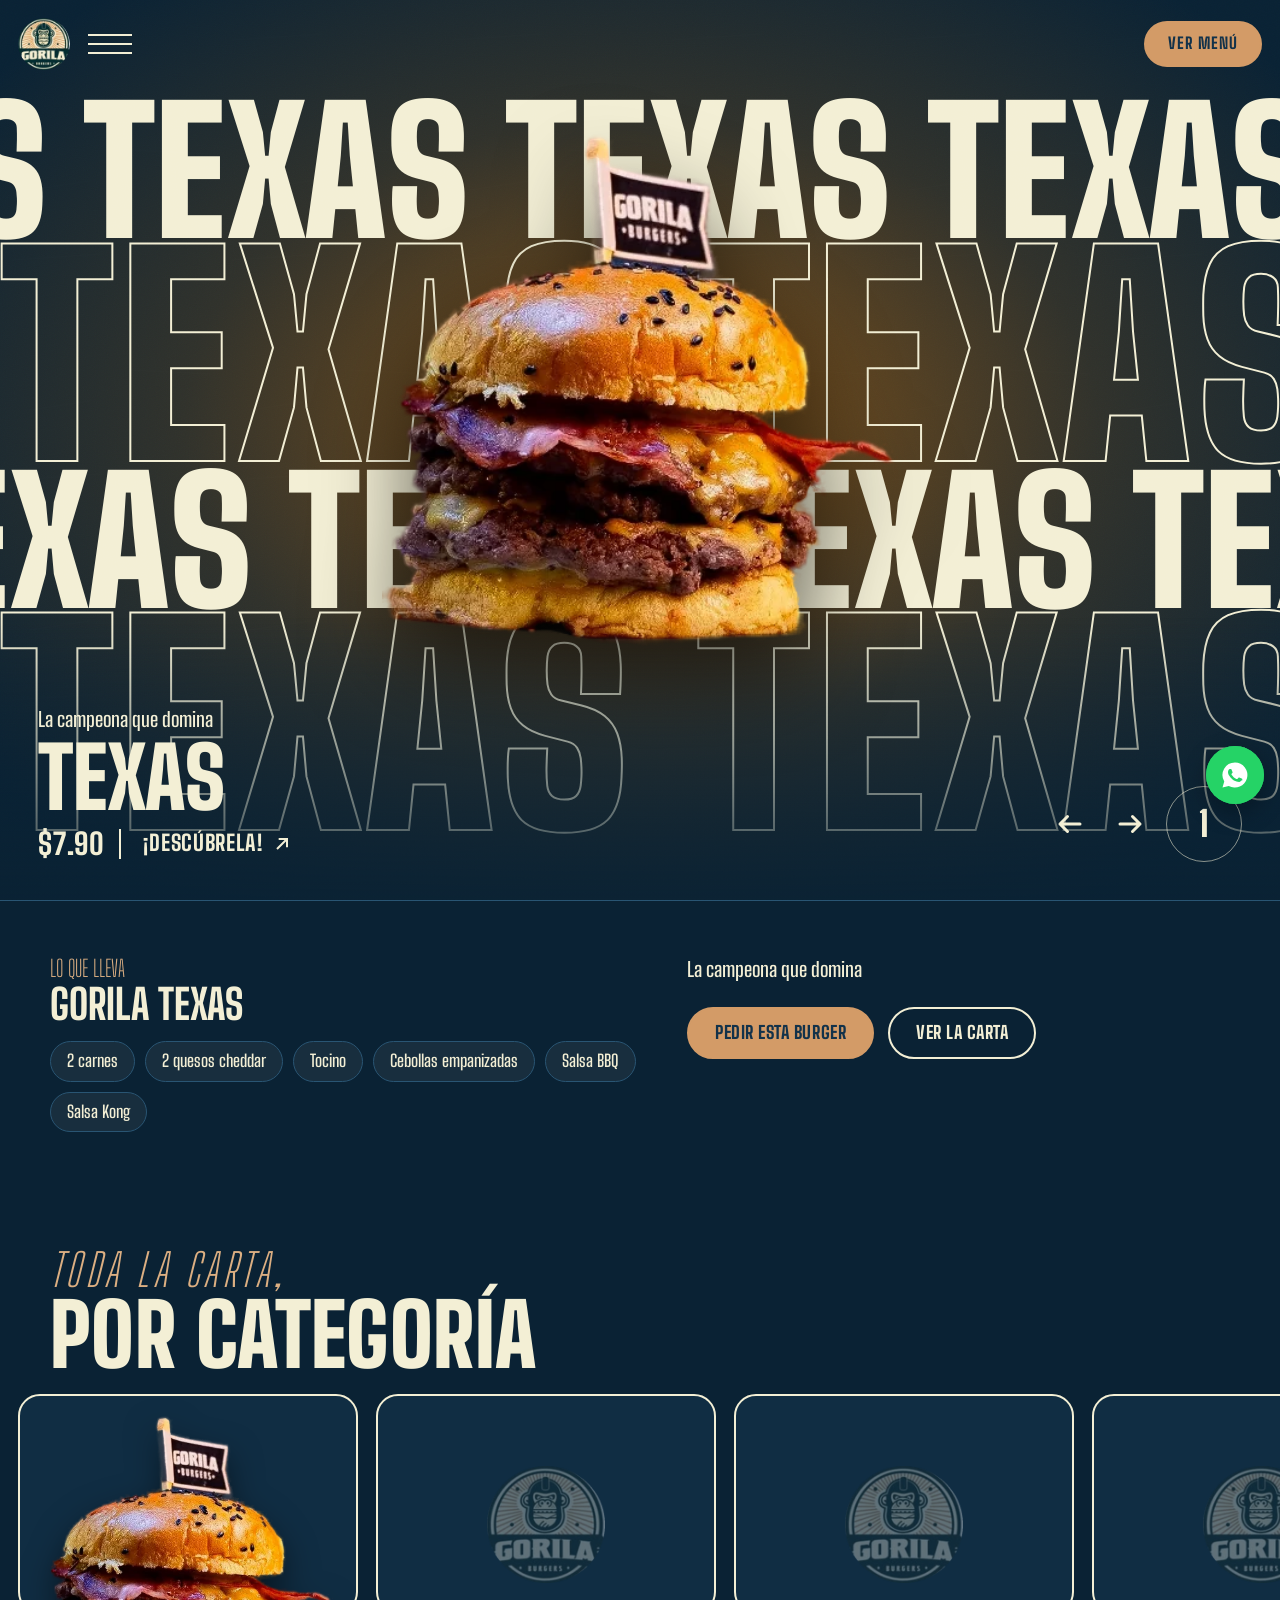
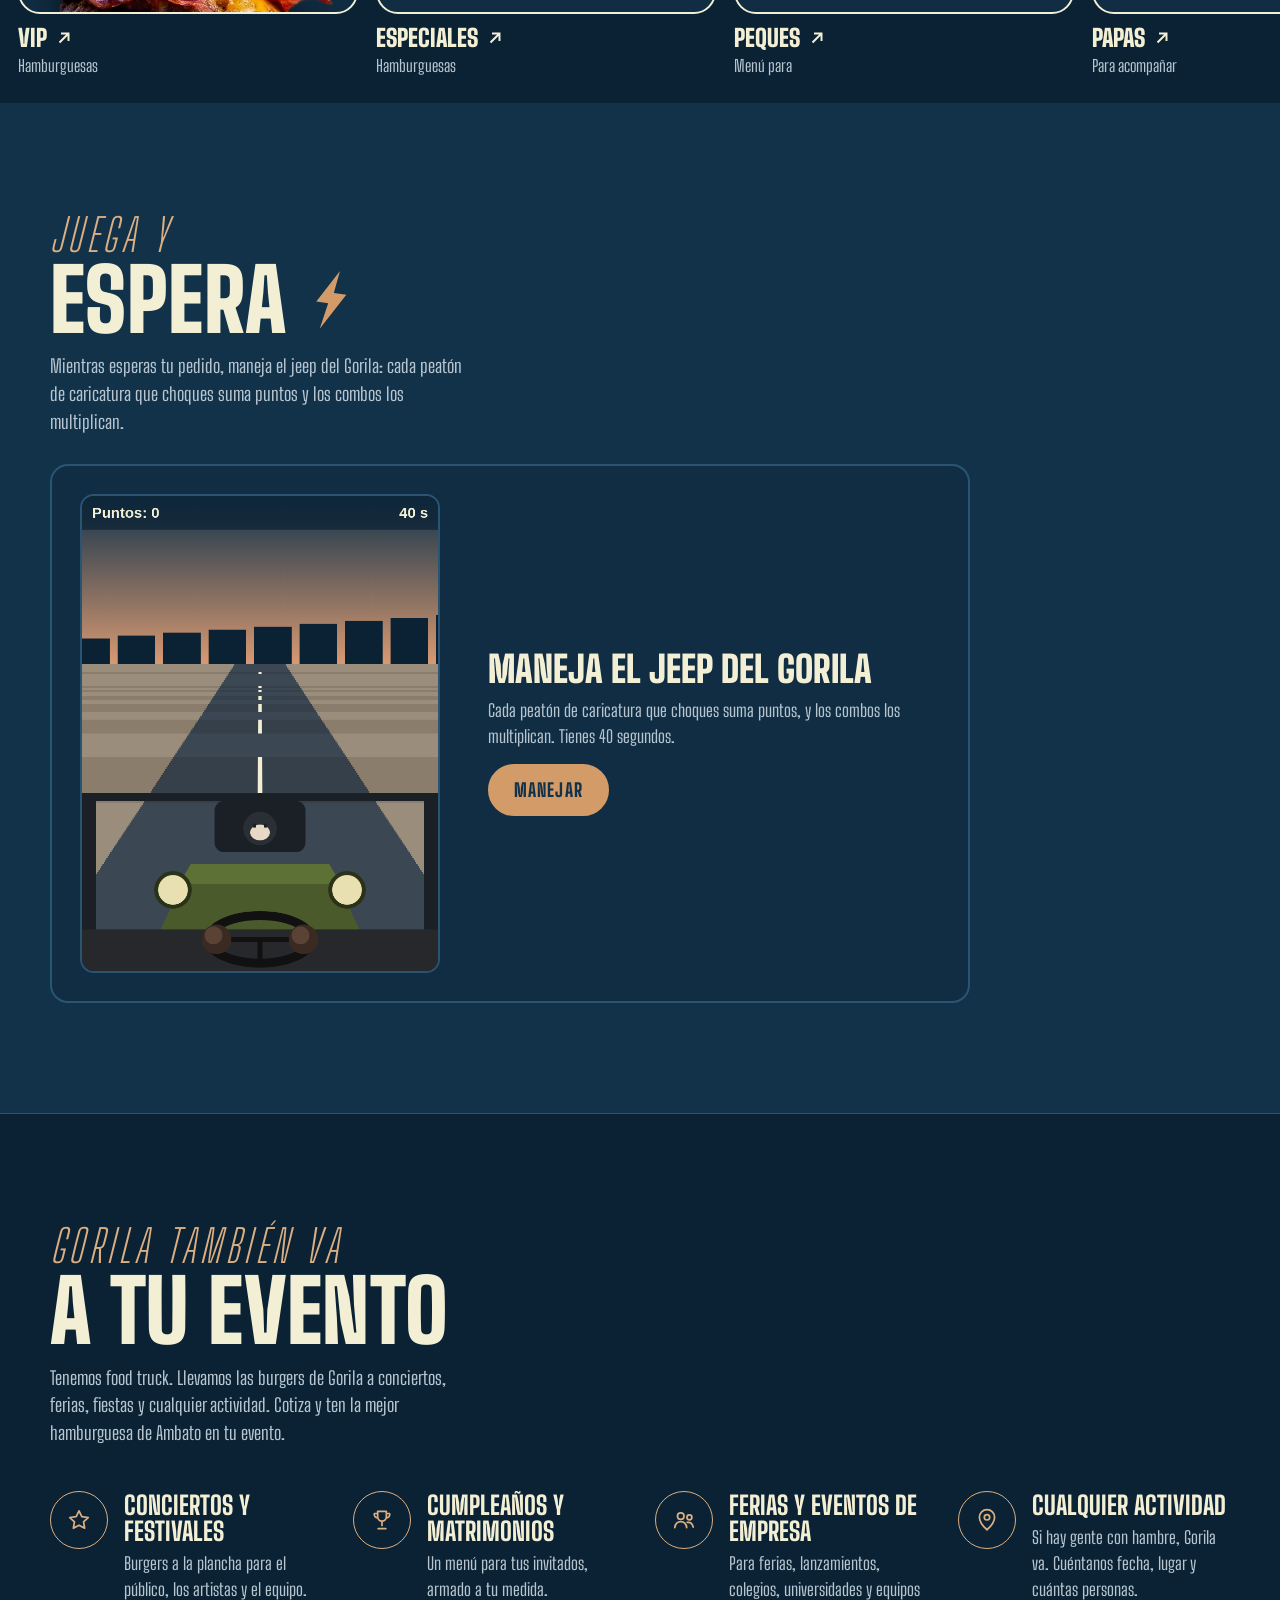
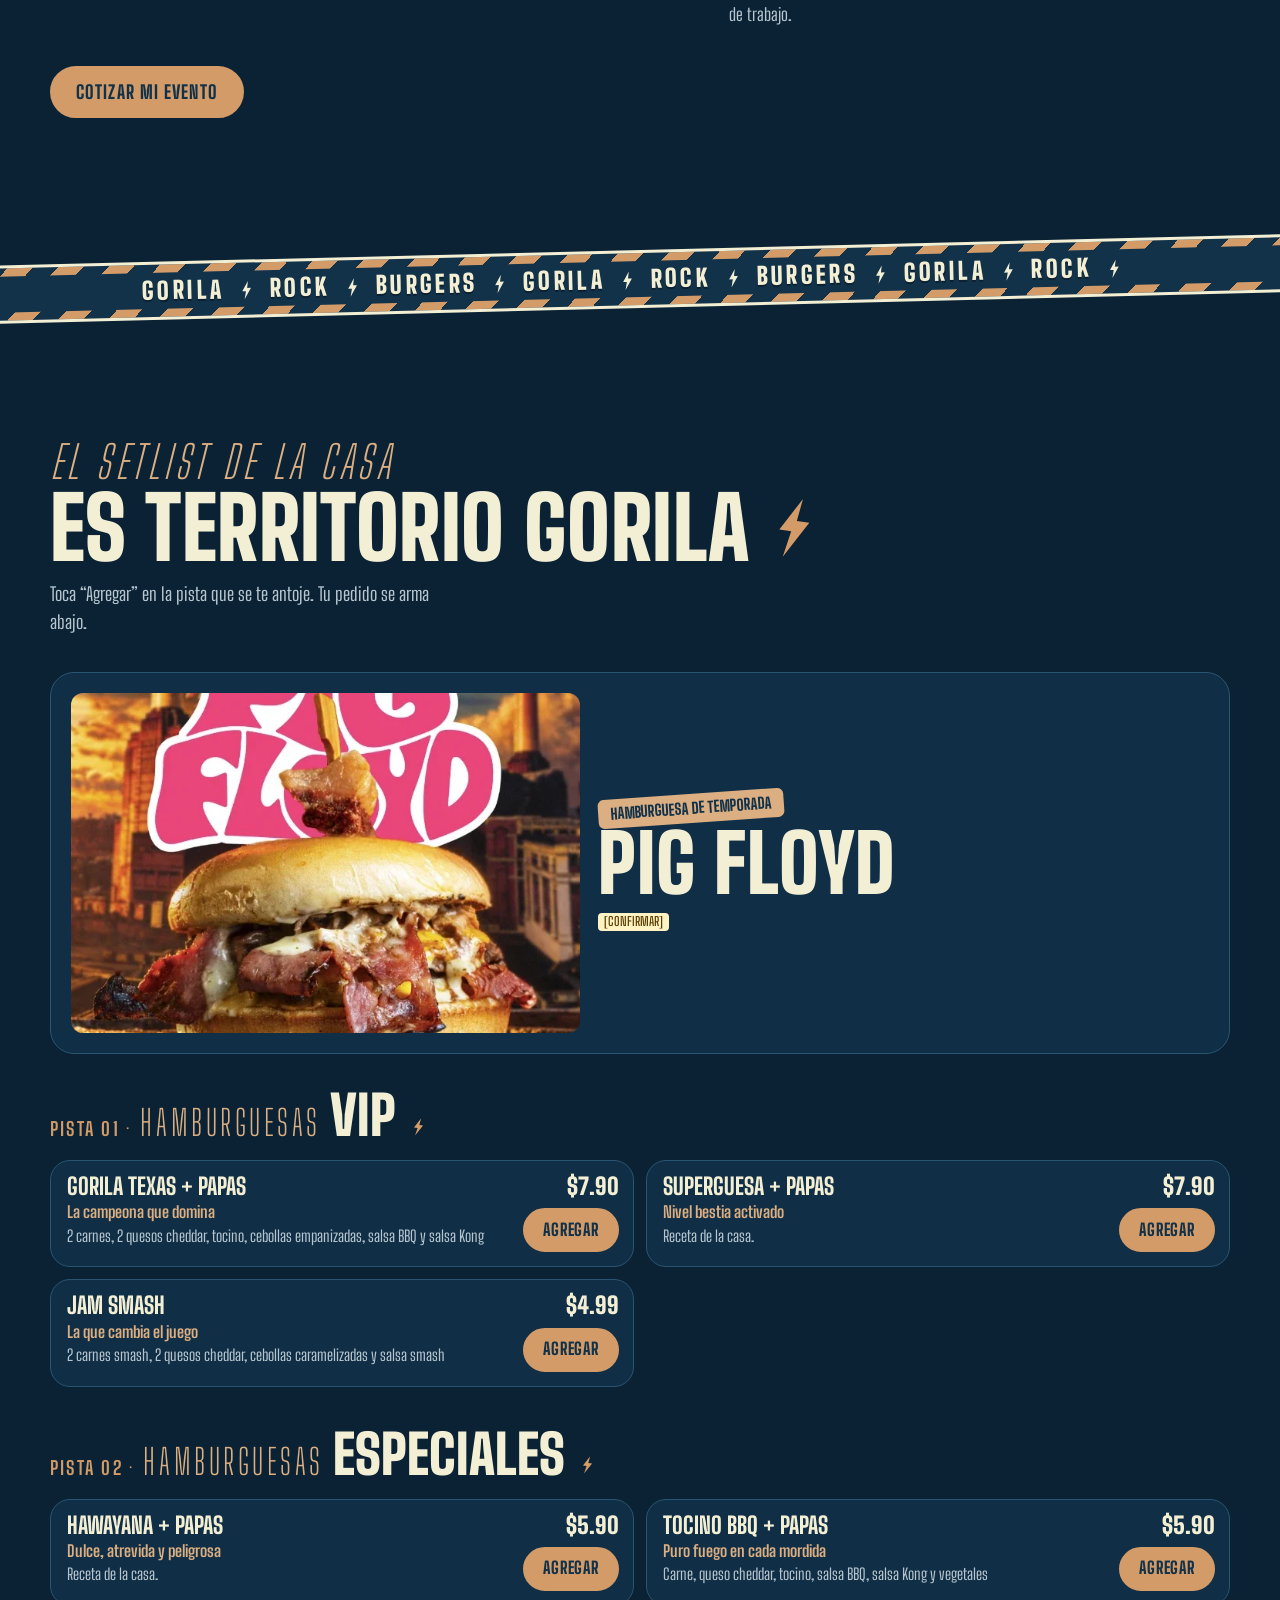
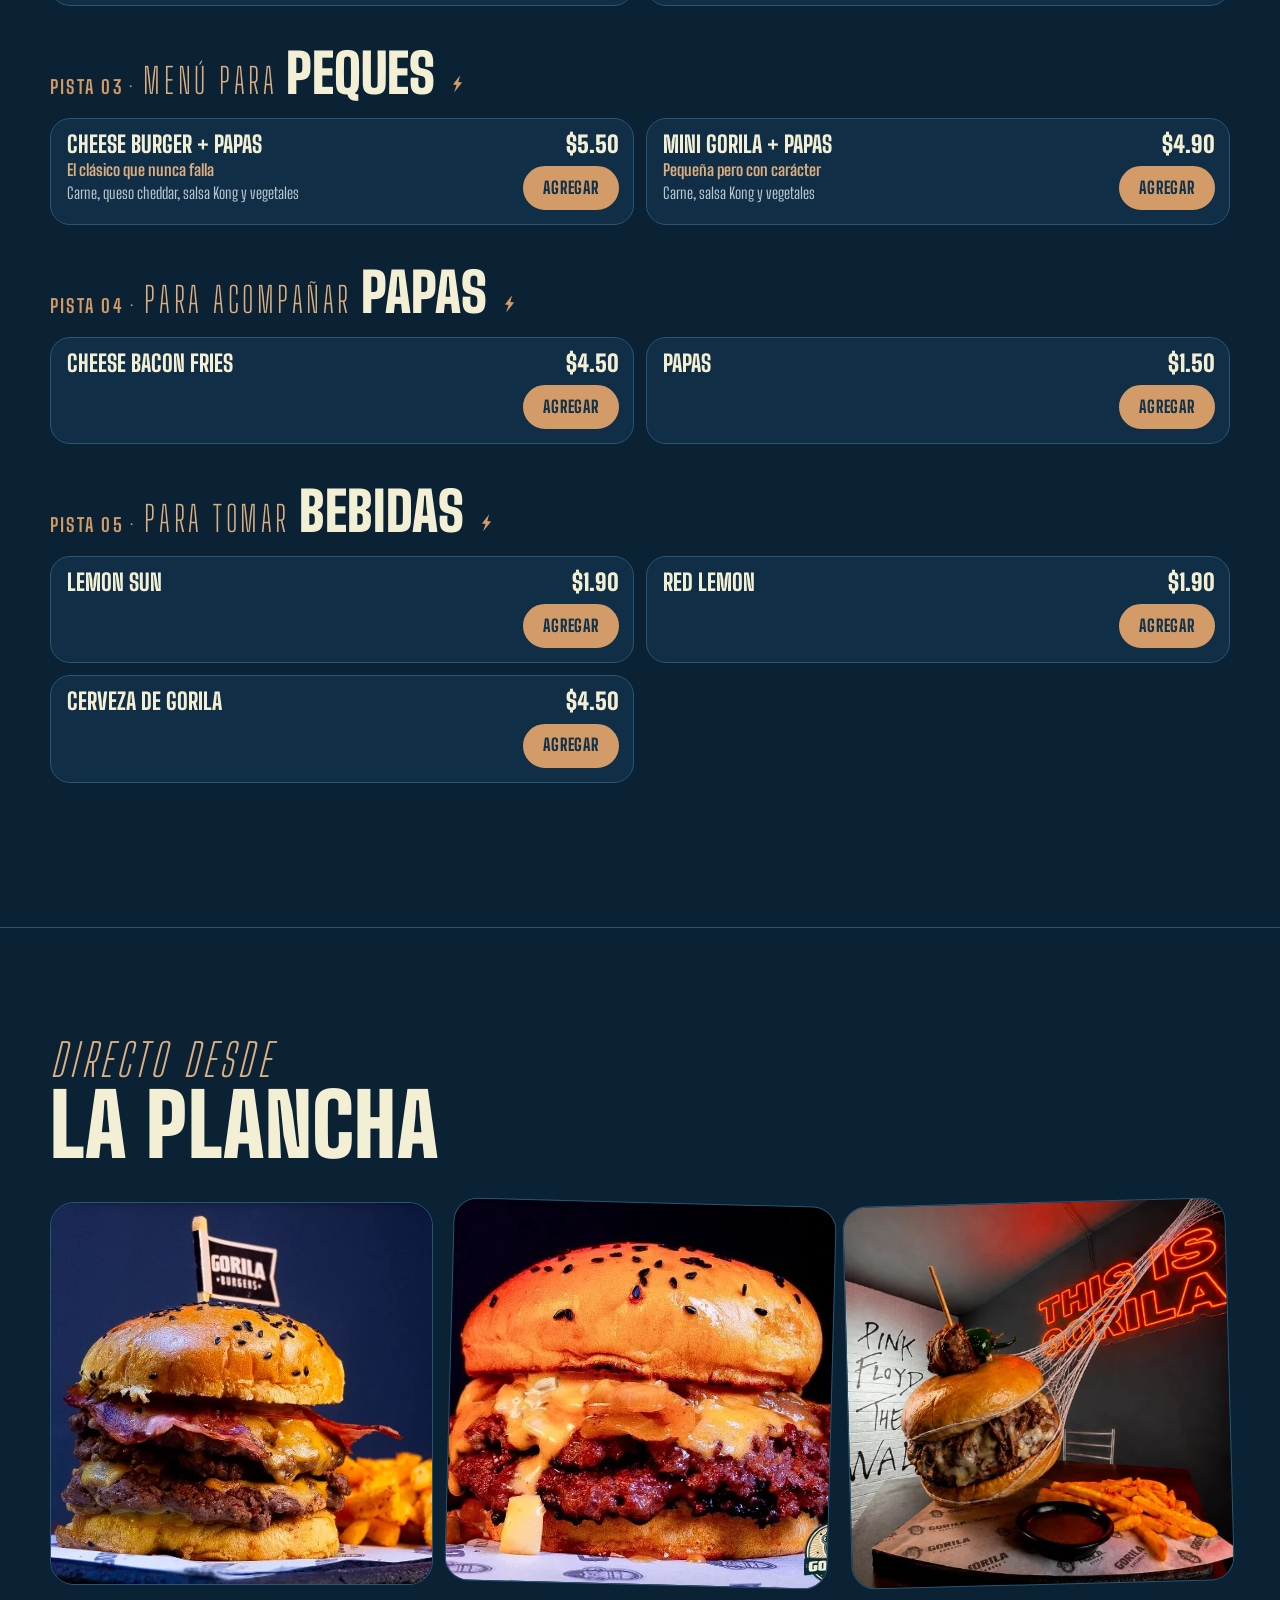
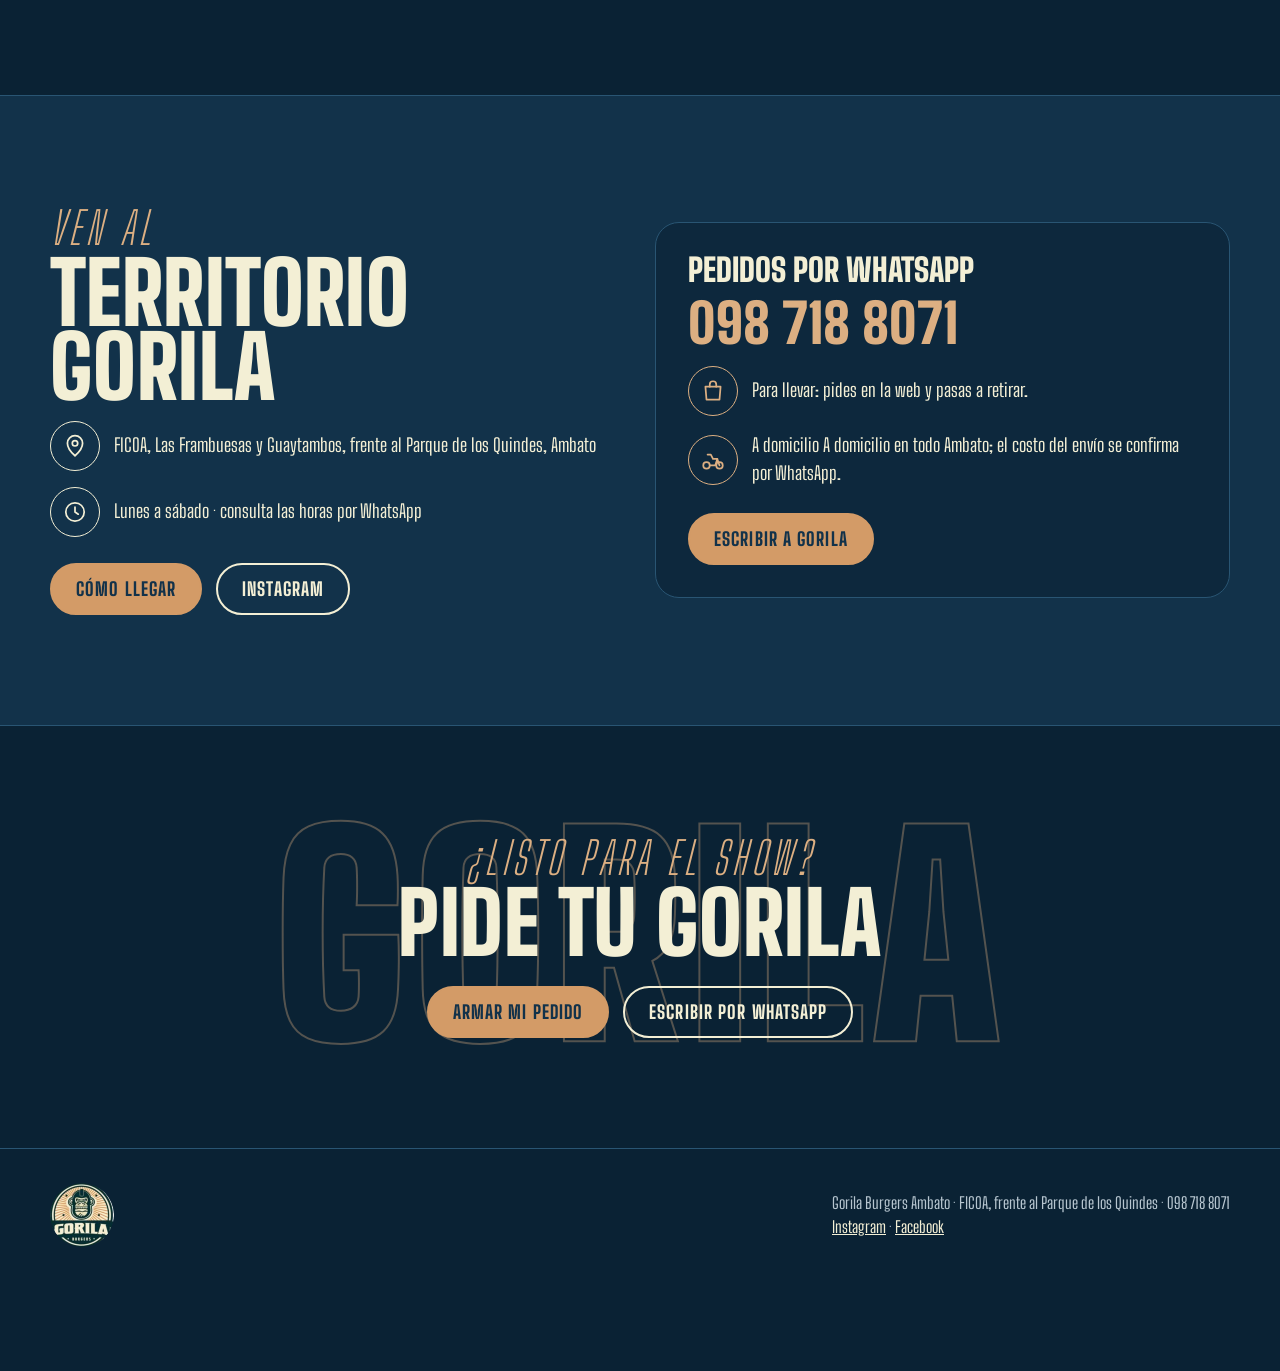
==== commit 802d4dec: "Sitio: «Juega y espera» con el juego del jeep Co-Authored-By: Claude Sonnet 5.5 <noreply@anthropic.c" ====
--- a/index.html
+++ b/index.html
@@ -198,7 +198,7 @@
 <section class="sec papel" id="juego"><div class="wrap">
   <div data-reveal>
     <h2 class="doble"><span>Juega y</span>espera</h2>
-    <p class="intro">Mientras esperas tu pedido, sube por la parrilla esquivando las hamburguesas hasta la cerveza. Solo 1 de cada 10 llega arriba.</p>
+    <p class="intro">Mientras esperas tu pedido, maneja el jeep del Gorila: cada peatón de caricatura que choques suma puntos y los combos los multiplican.</p>
   </div>
   <div id="juego-raiz" aria-live="polite"></div>
 </div></section>
@@ -284,7 +284,7 @@
 <script src="modulos/restaurante/rest-api.js"></script>
 <script src="motor/pedido.js"></script>
 <script src="modulos/restaurante/rest-burgers.js"></script>
-<script src="modulos/restaurante/rest-juego-nucleo.js"></script><script src="modulos/restaurante/rest-juego.js"></script>
+<script src="modulos/restaurante/rest-jeep.js"></script>
 <script>
 const P = Pedido, esc = P.esc, plata = P.plata;
 const wa = (n, t) => `https://wa.me/${String(n).replace(/\D/g, '')}?text=${encodeURIComponent(t)}`;
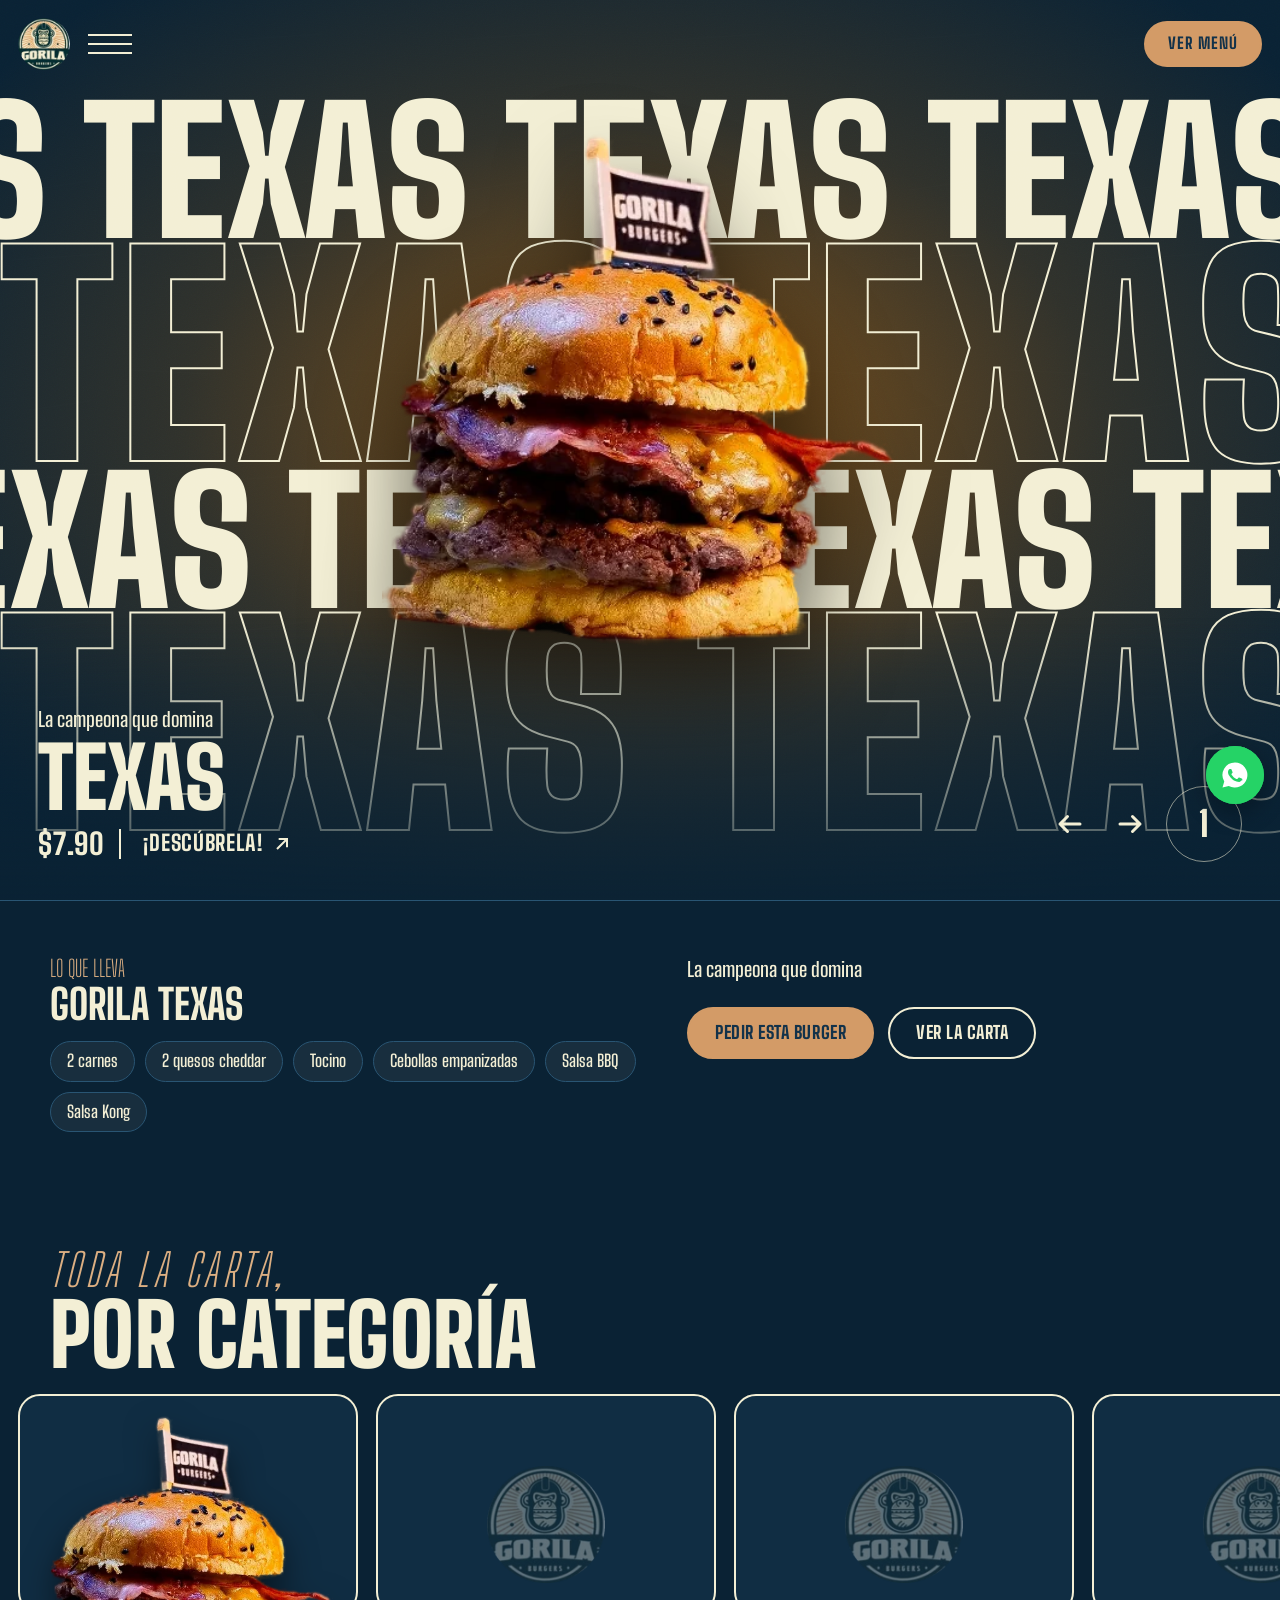
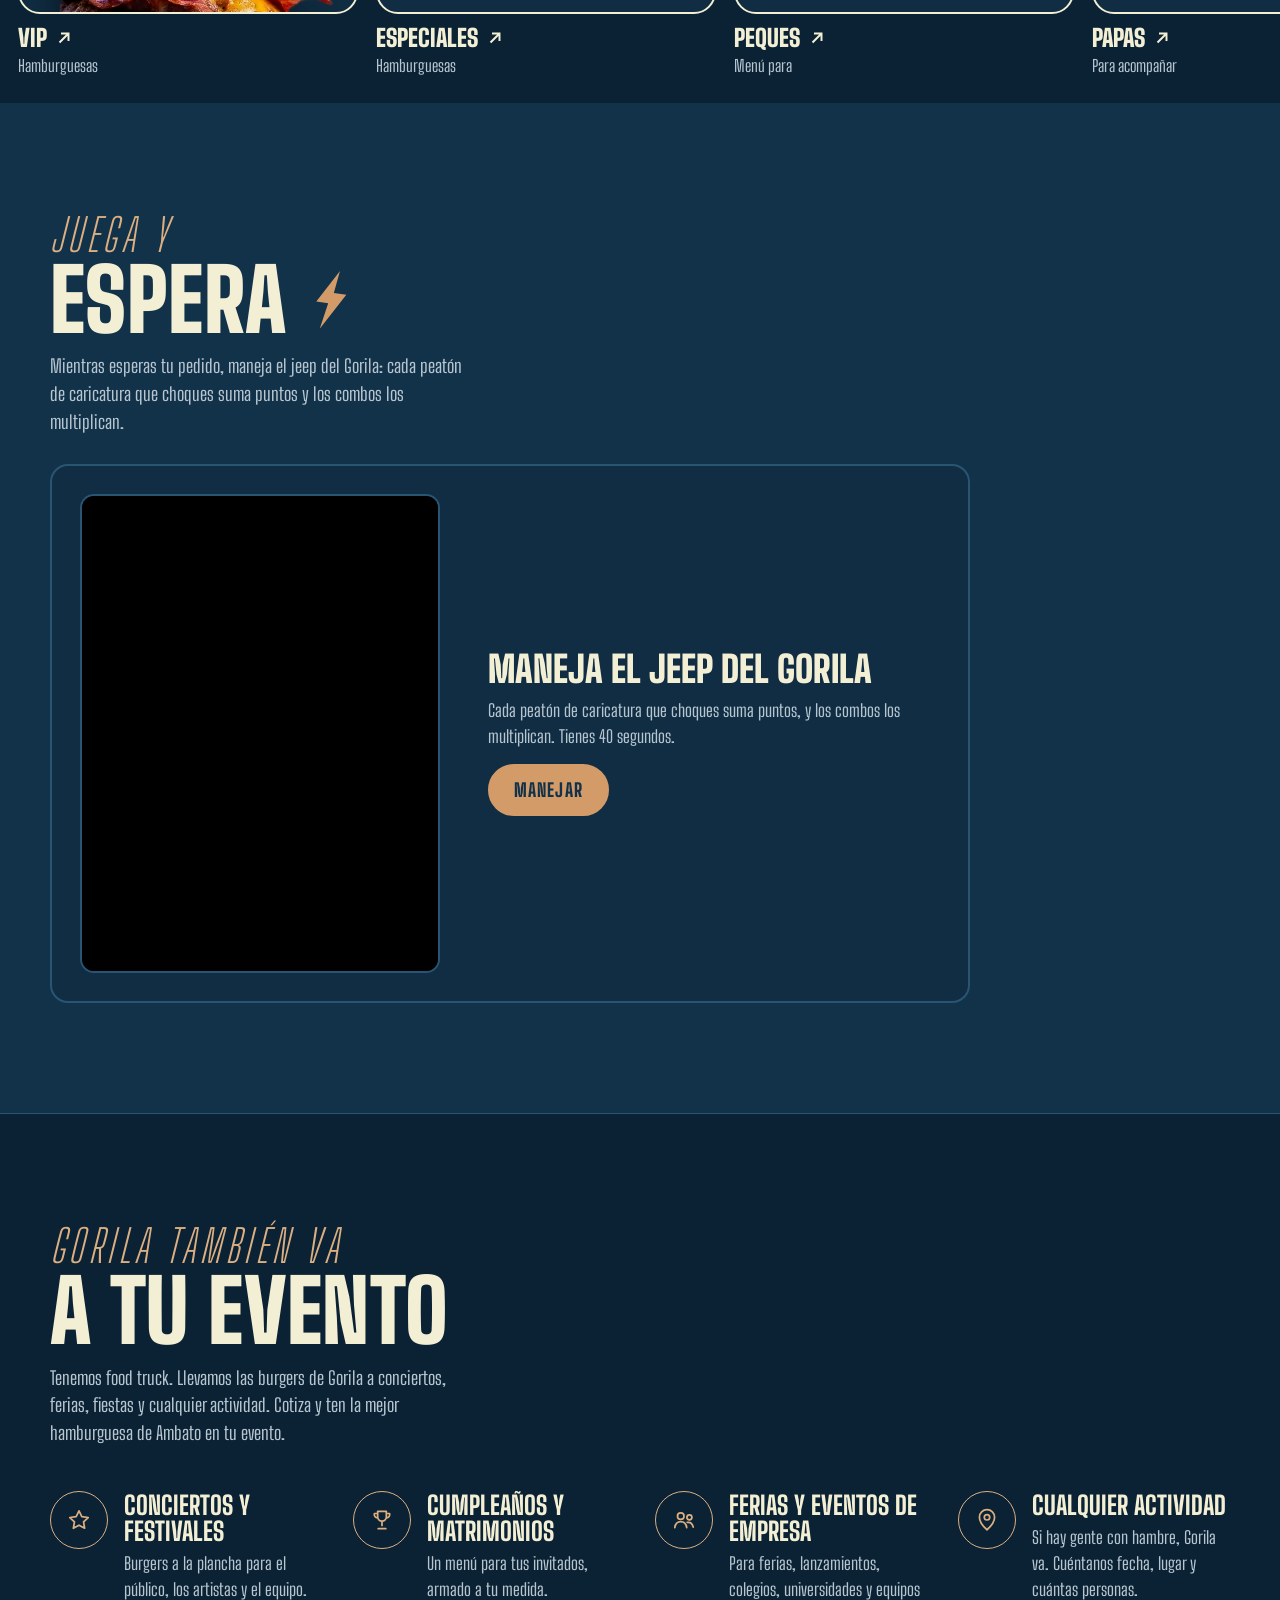
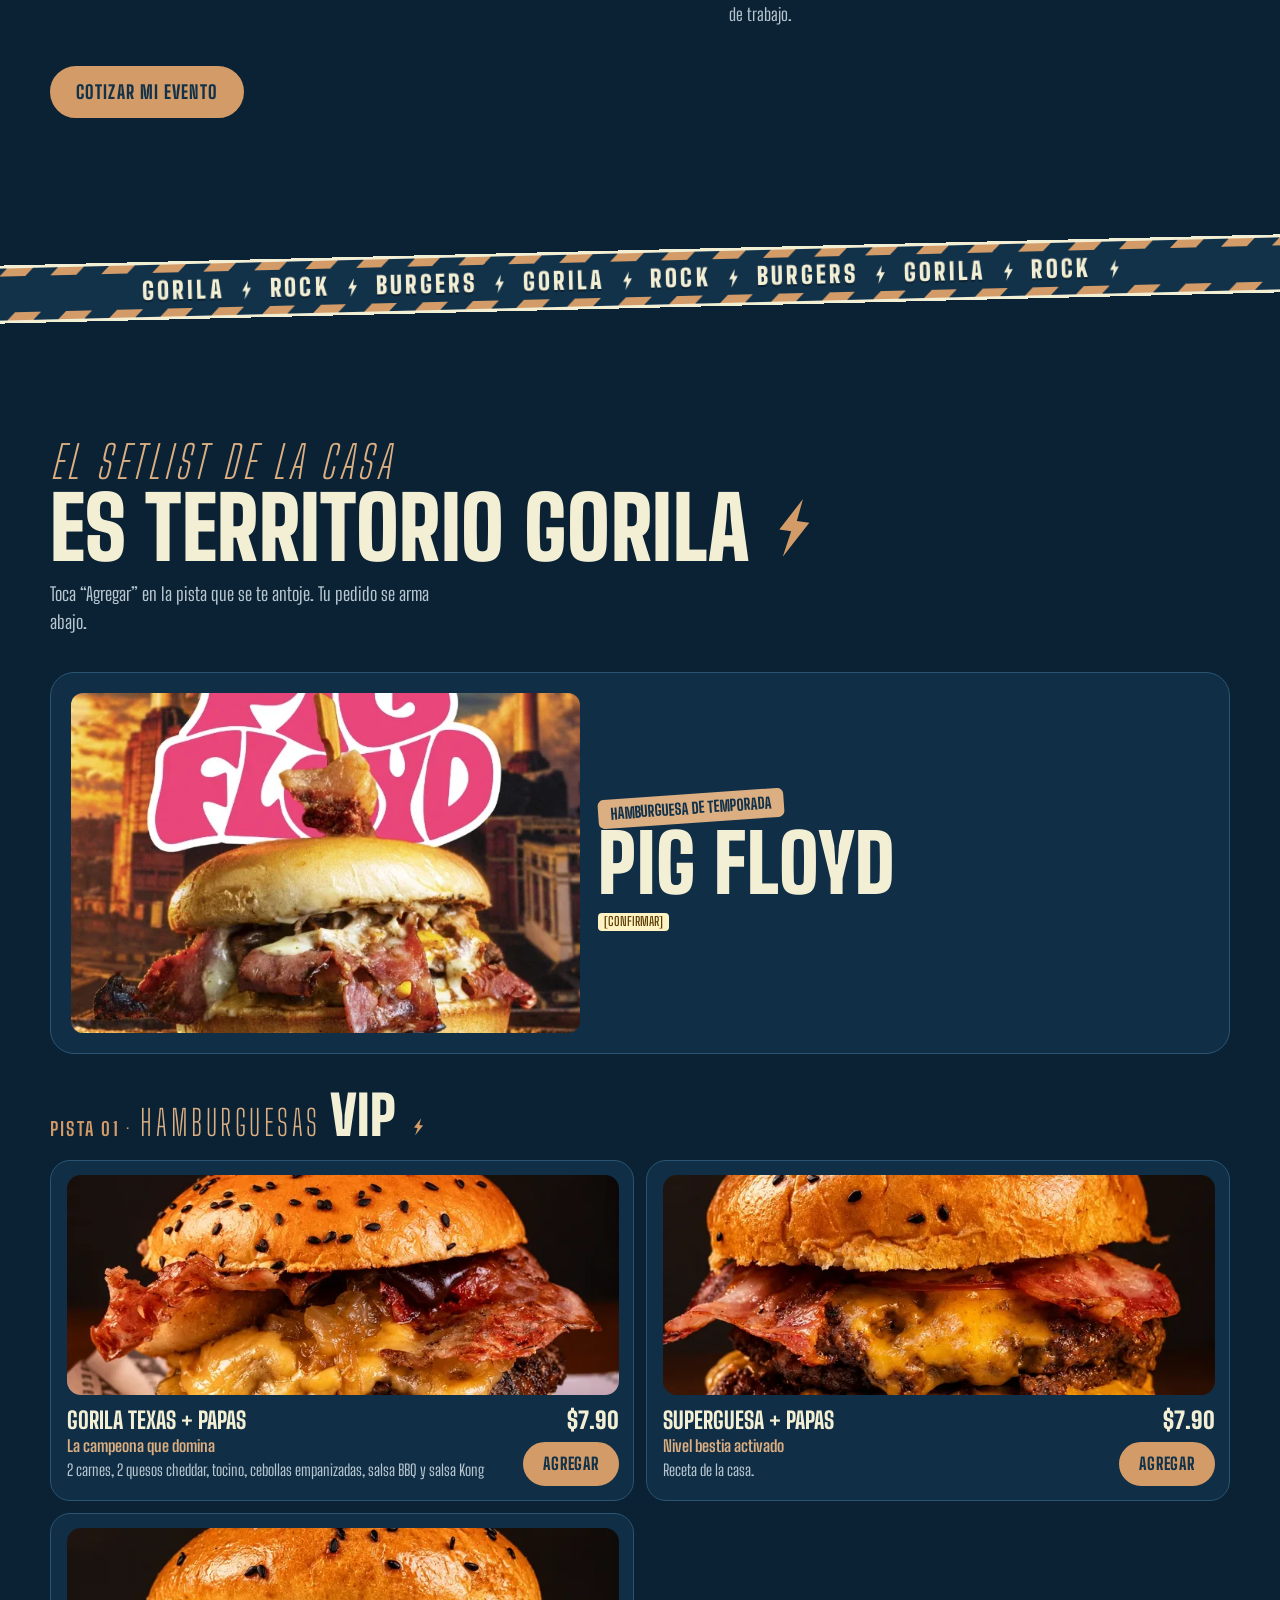
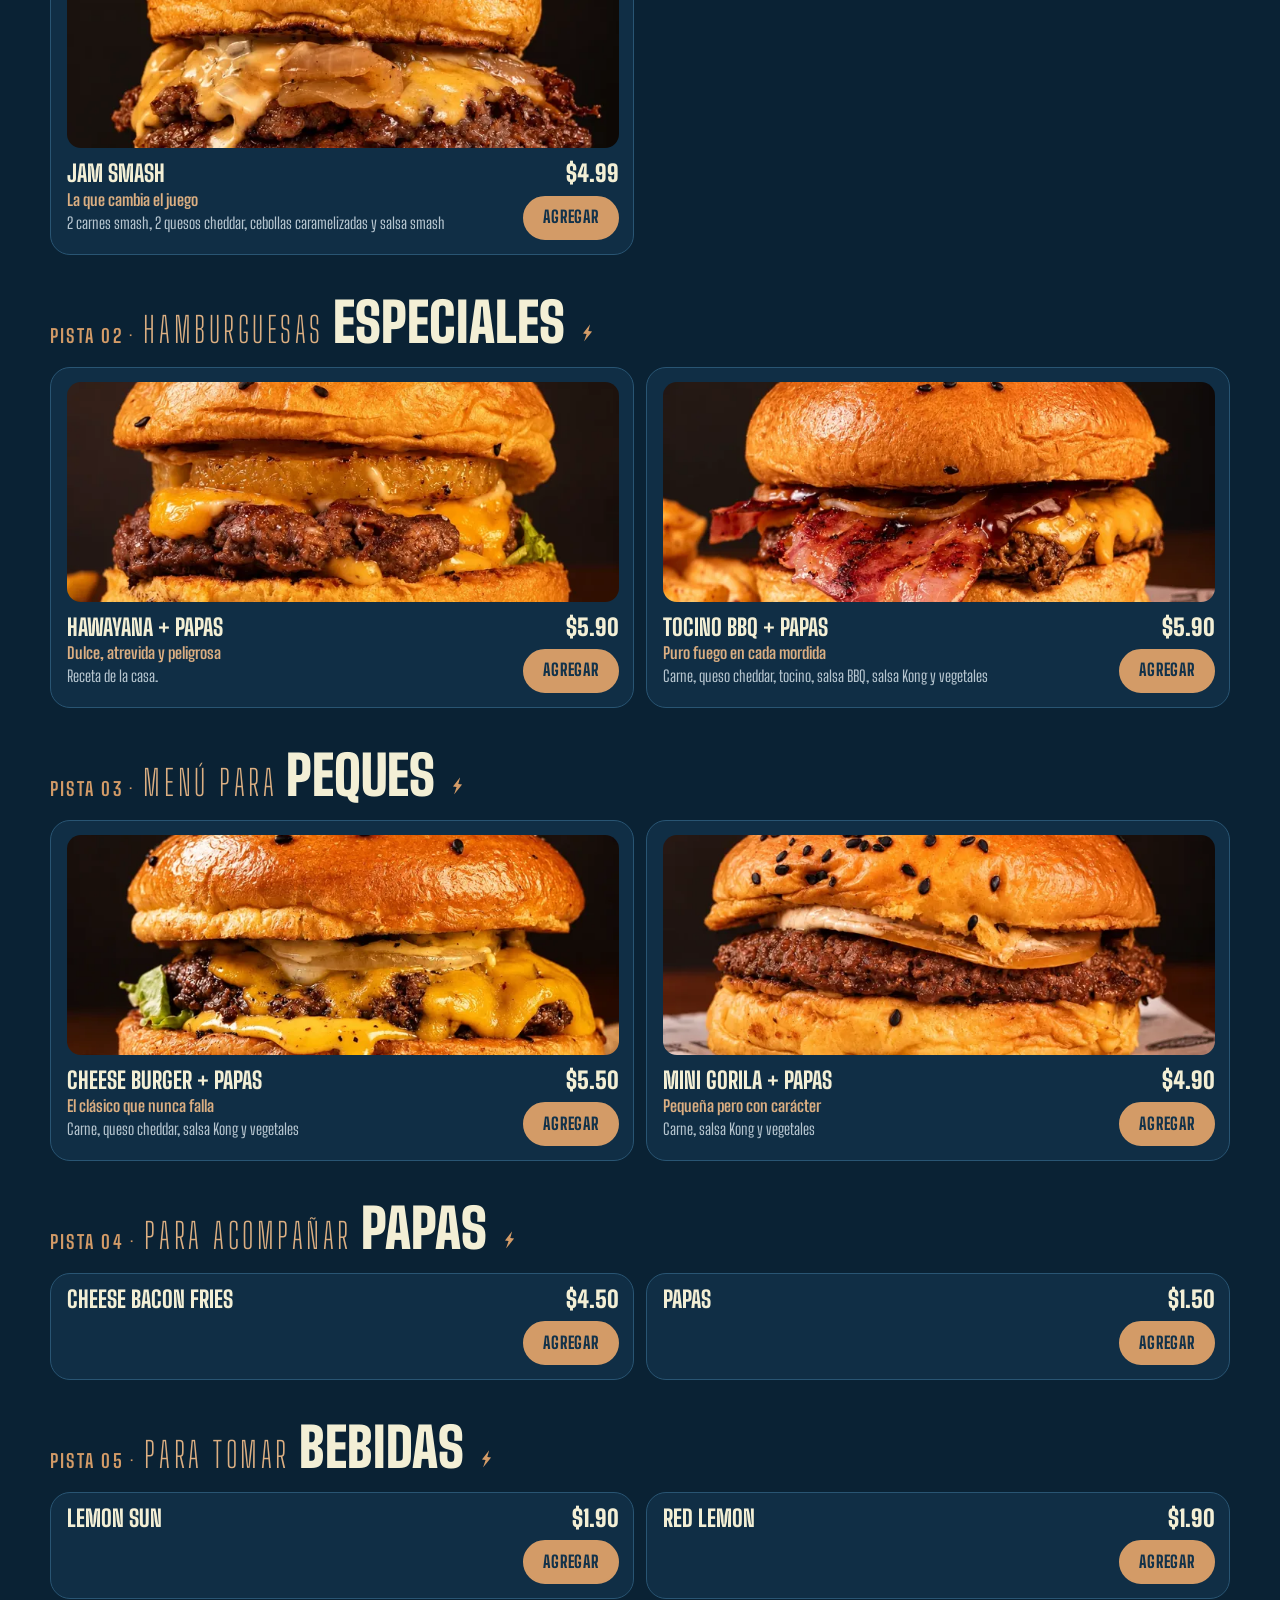
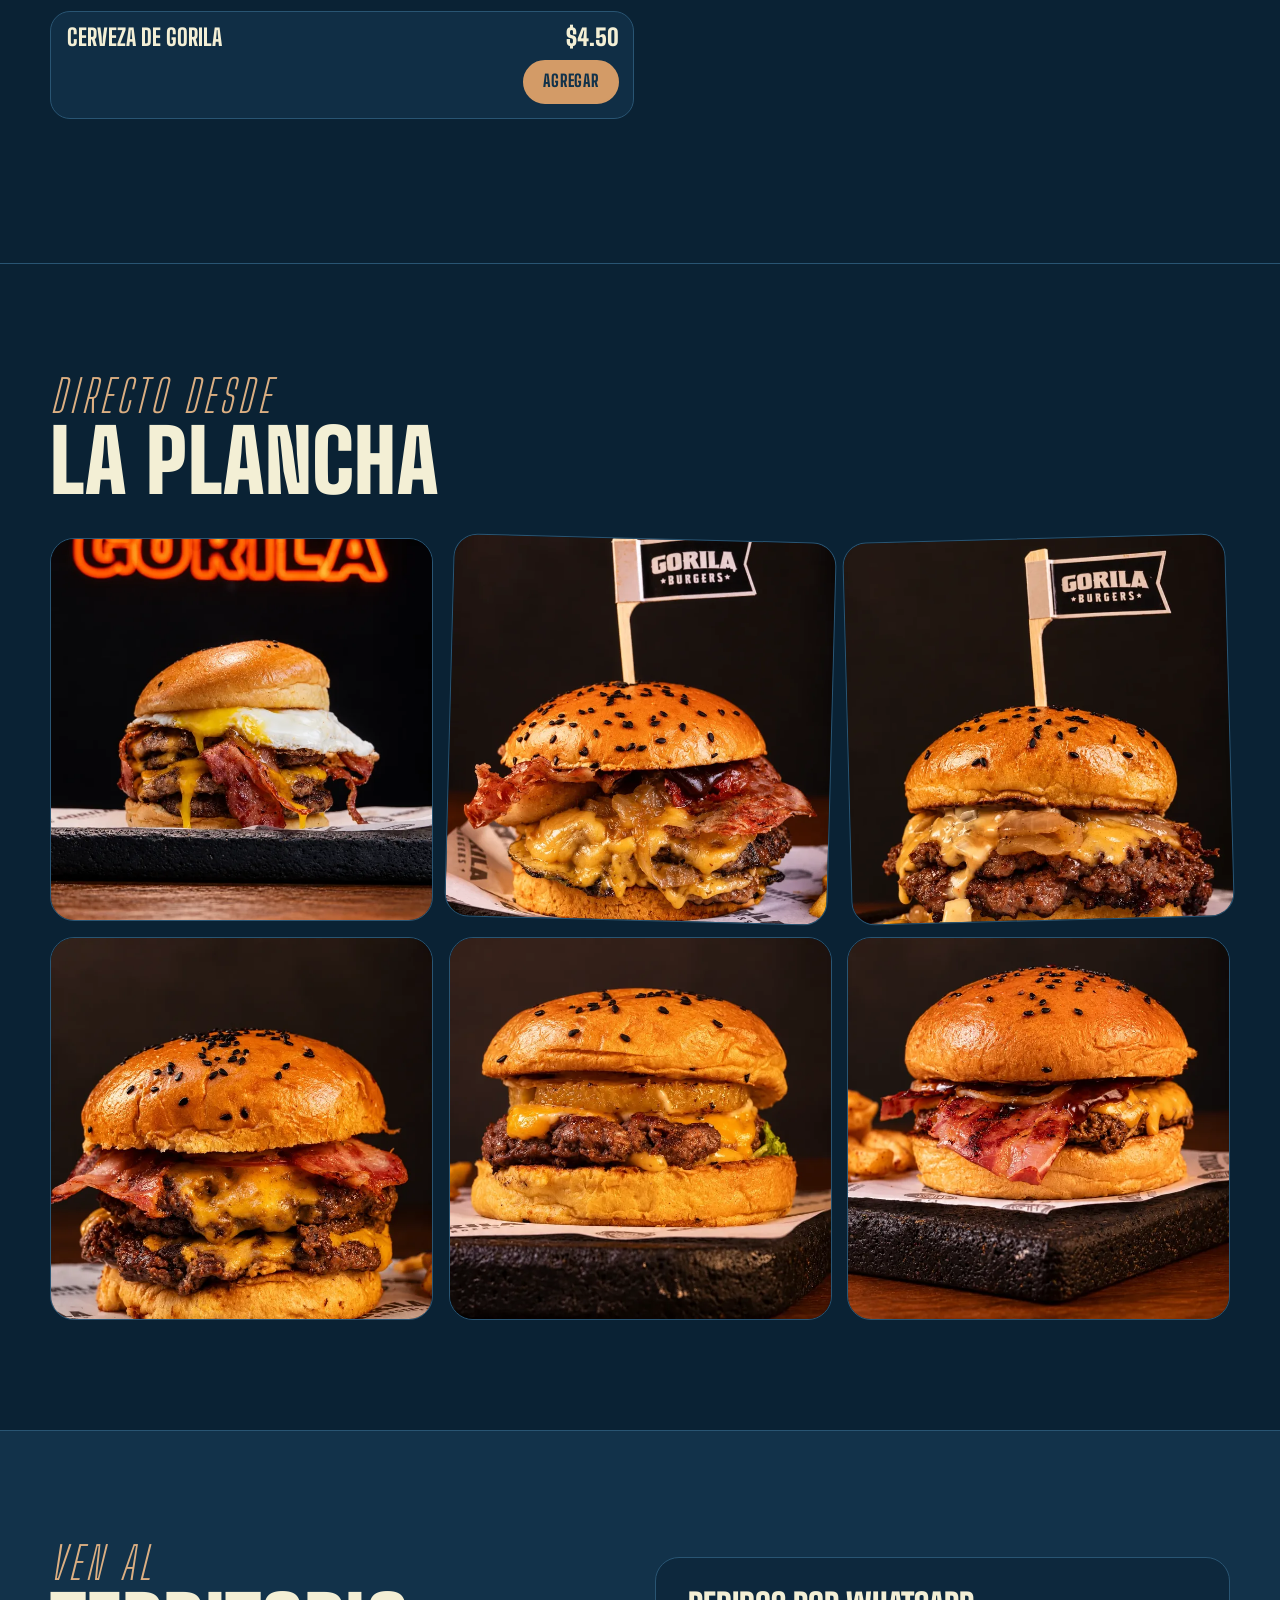
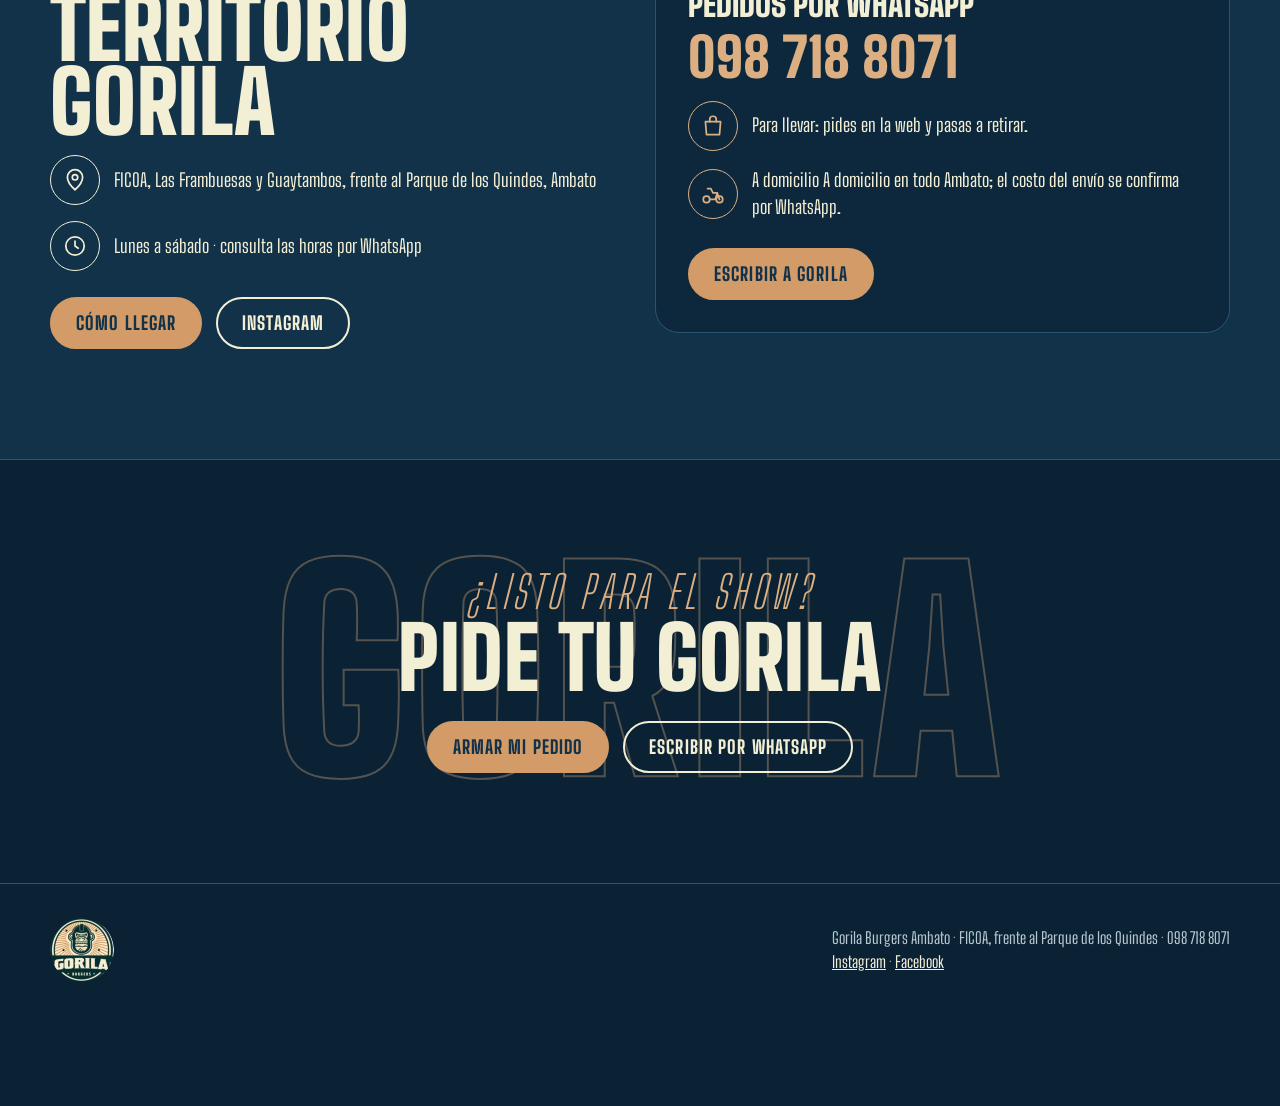
==== commit 51d5f6ab: "Sitio: fotos oficiales en la carta y la galería Co-Authored-By: Claude Sonnet 5.5 <noreply@anthropic" ====
--- a/index.html
+++ b/index.html
@@ -228,9 +228,12 @@
 <section class="sec oscuro" id="galeria"><div class="wrap">
   <h2 class="doble" data-reveal><span>Directo desde</span>la plancha</h2>
   <div class="galeria" data-stagger>
-    <figure class="fx-zoom"><img src="assets/doble-tocino.webp" alt="Hamburguesa de doble carne con queso cheddar y tocino, con papas" width="458" height="464" loading="lazy"></figure>
-    <figure class="fx-zoom"><img src="assets/smash-plancha.webp" alt="Hamburguesa smash con queso fundido y cebolla caramelizada en pan con ajonjolí negro" width="571" height="453" loading="lazy"></figure>
-    <figure class="fx-zoom"><img src="assets/this-is-gorila.webp" alt="Hamburguesa con papas en la mesa del local, frente al neón This is Gorila" width="563" height="694" loading="lazy" style="object-position:60% 40%"></figure>
+    <figure class="fx-zoom"><img src="assets/foto-huevo-neon.webp" alt="Beast: doble carne con huevo frito y tocino frente al neón This is Gorila" width="720" height="1080" loading="lazy" style="object-position:50% 72%"></figure>
+    <figure class="fx-zoom"><img src="assets/foto-texas.webp" alt="Gorila Texas con la banderita de Gorila, doble carne, cebolla y tocino" width="720" height="1080" loading="lazy" style="object-position:50% 35%"></figure>
+    <figure class="fx-zoom"><img src="assets/foto-jam.webp" alt="Jam Smash con la banderita de Gorila, queso fundido y cebolla caramelizada" width="720" height="1080" loading="lazy" style="object-position:50% 25%"></figure>
+    <figure class="fx-zoom"><img src="assets/foto-superguesa.webp" alt="SuperGuesa: doble carne con doble cheddar y tocino" width="720" height="1080" loading="lazy"></figure>
+    <figure class="fx-zoom"><img src="assets/foto-hawayana.webp" alt="Hawayana con piña a la plancha y cheddar" width="720" height="1080" loading="lazy"></figure>
+    <figure class="fx-zoom"><img src="assets/foto-tocino-bbq.webp" alt="Tocino BBQ con salsa BBQ y papas" width="720" height="1080" loading="lazy"></figure>
     
   </div>
 </div></section>
--- a/modulos/restaurante/rest-juego.css
+++ b/modulos/restaurante/rest-juego.css
@@ -35,3 +35,8 @@
 
 /* Mientras se juega, el botón flotante de WhatsApp se esconde para no tapar los controles */
 body.jg-jugando .wa-flot { display: none; }
+
+/* introducción del jeep: botón para saltarla */
+.jg-saltar { position: absolute; right: 10px; top: 10px; min-height: 36px; padding: 0 14px; font-size: .8rem; z-index: 2; }
+.jg-juego .jg-vista { position: relative; }
+.jg-sello-caja { max-width: 320px; }
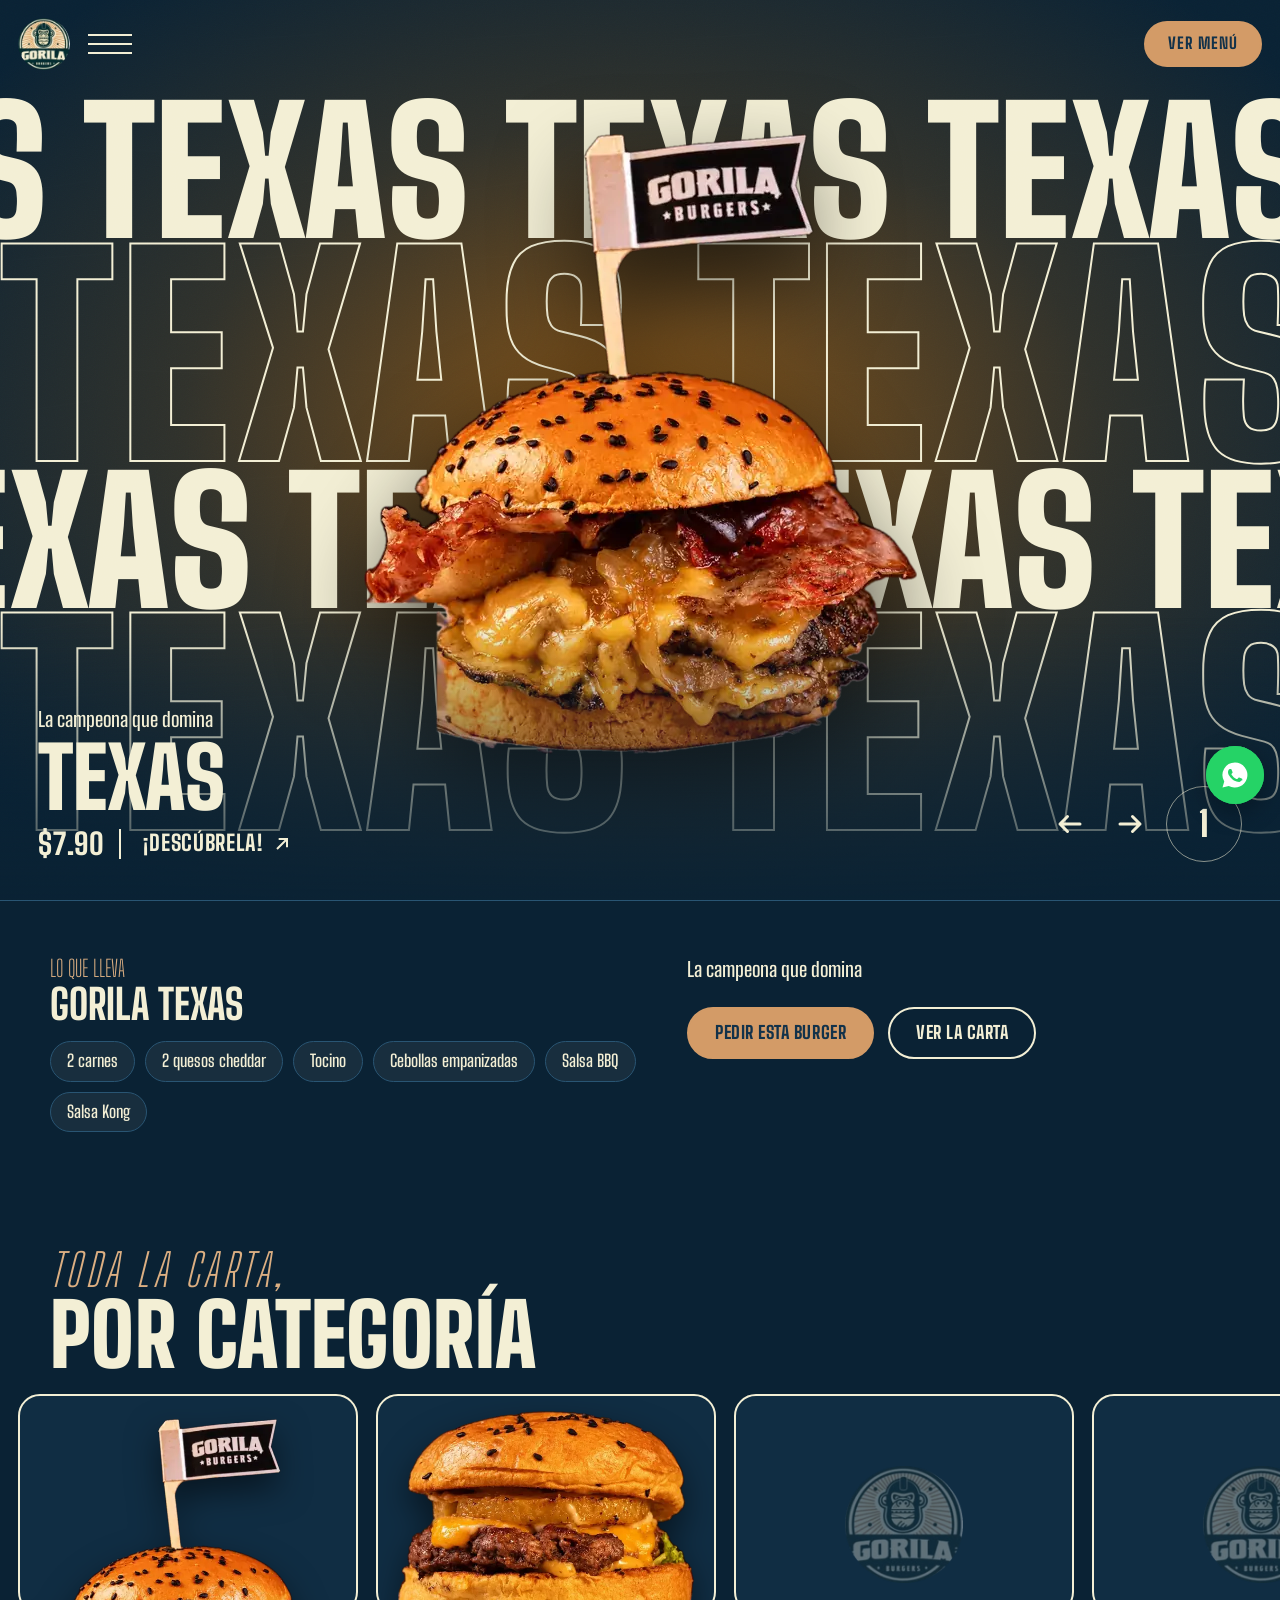
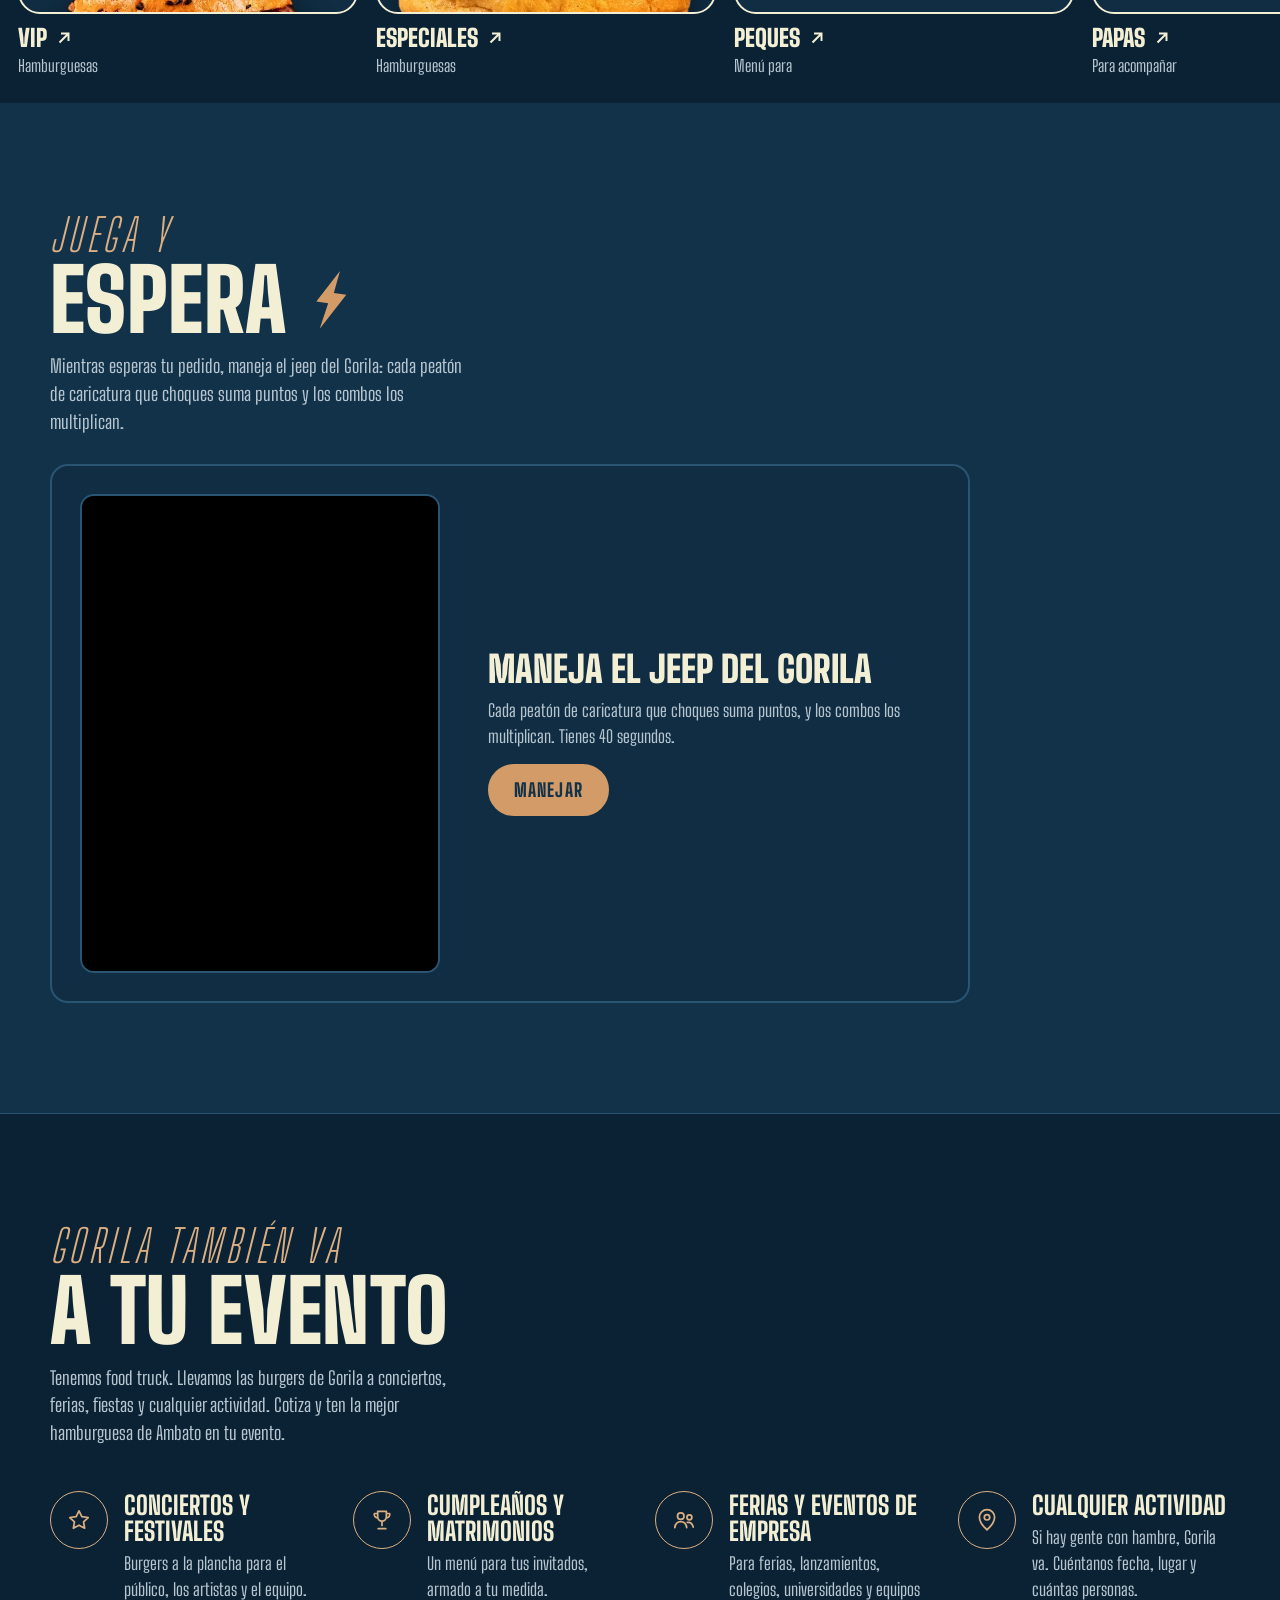
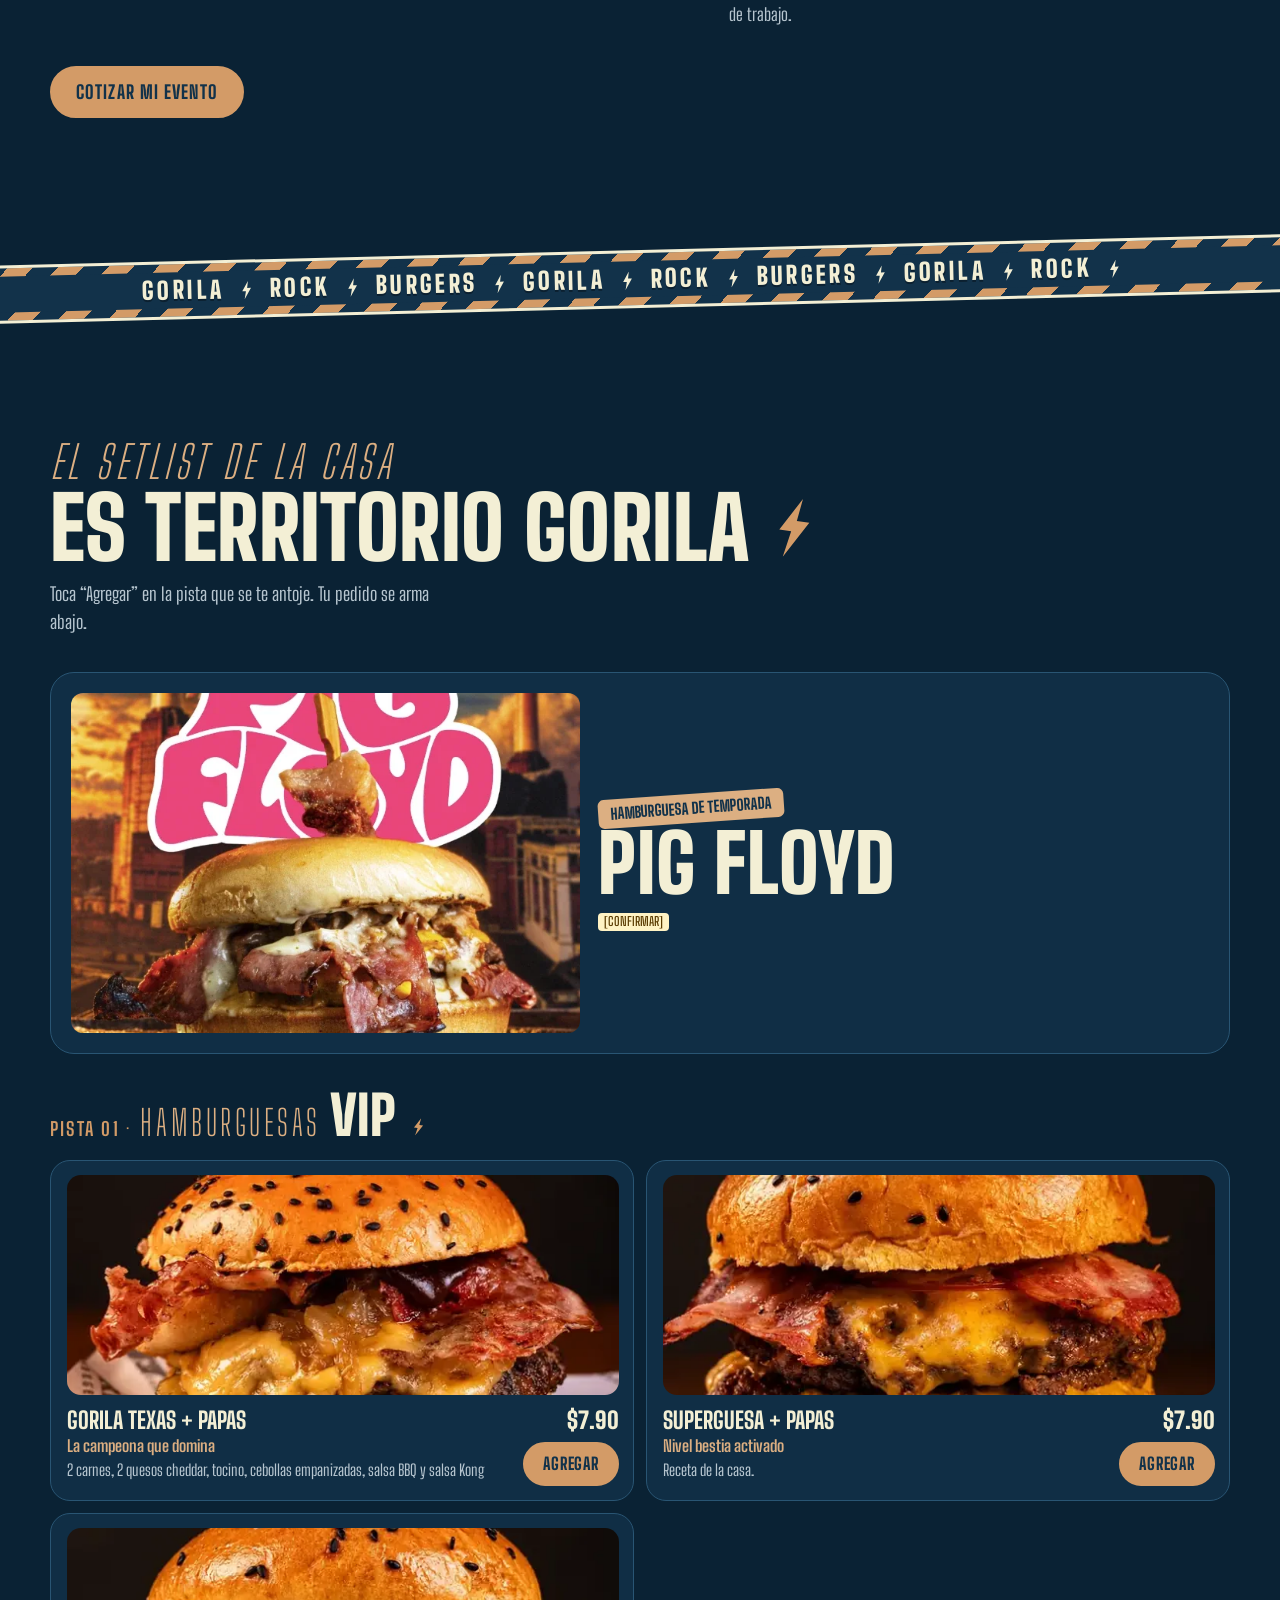
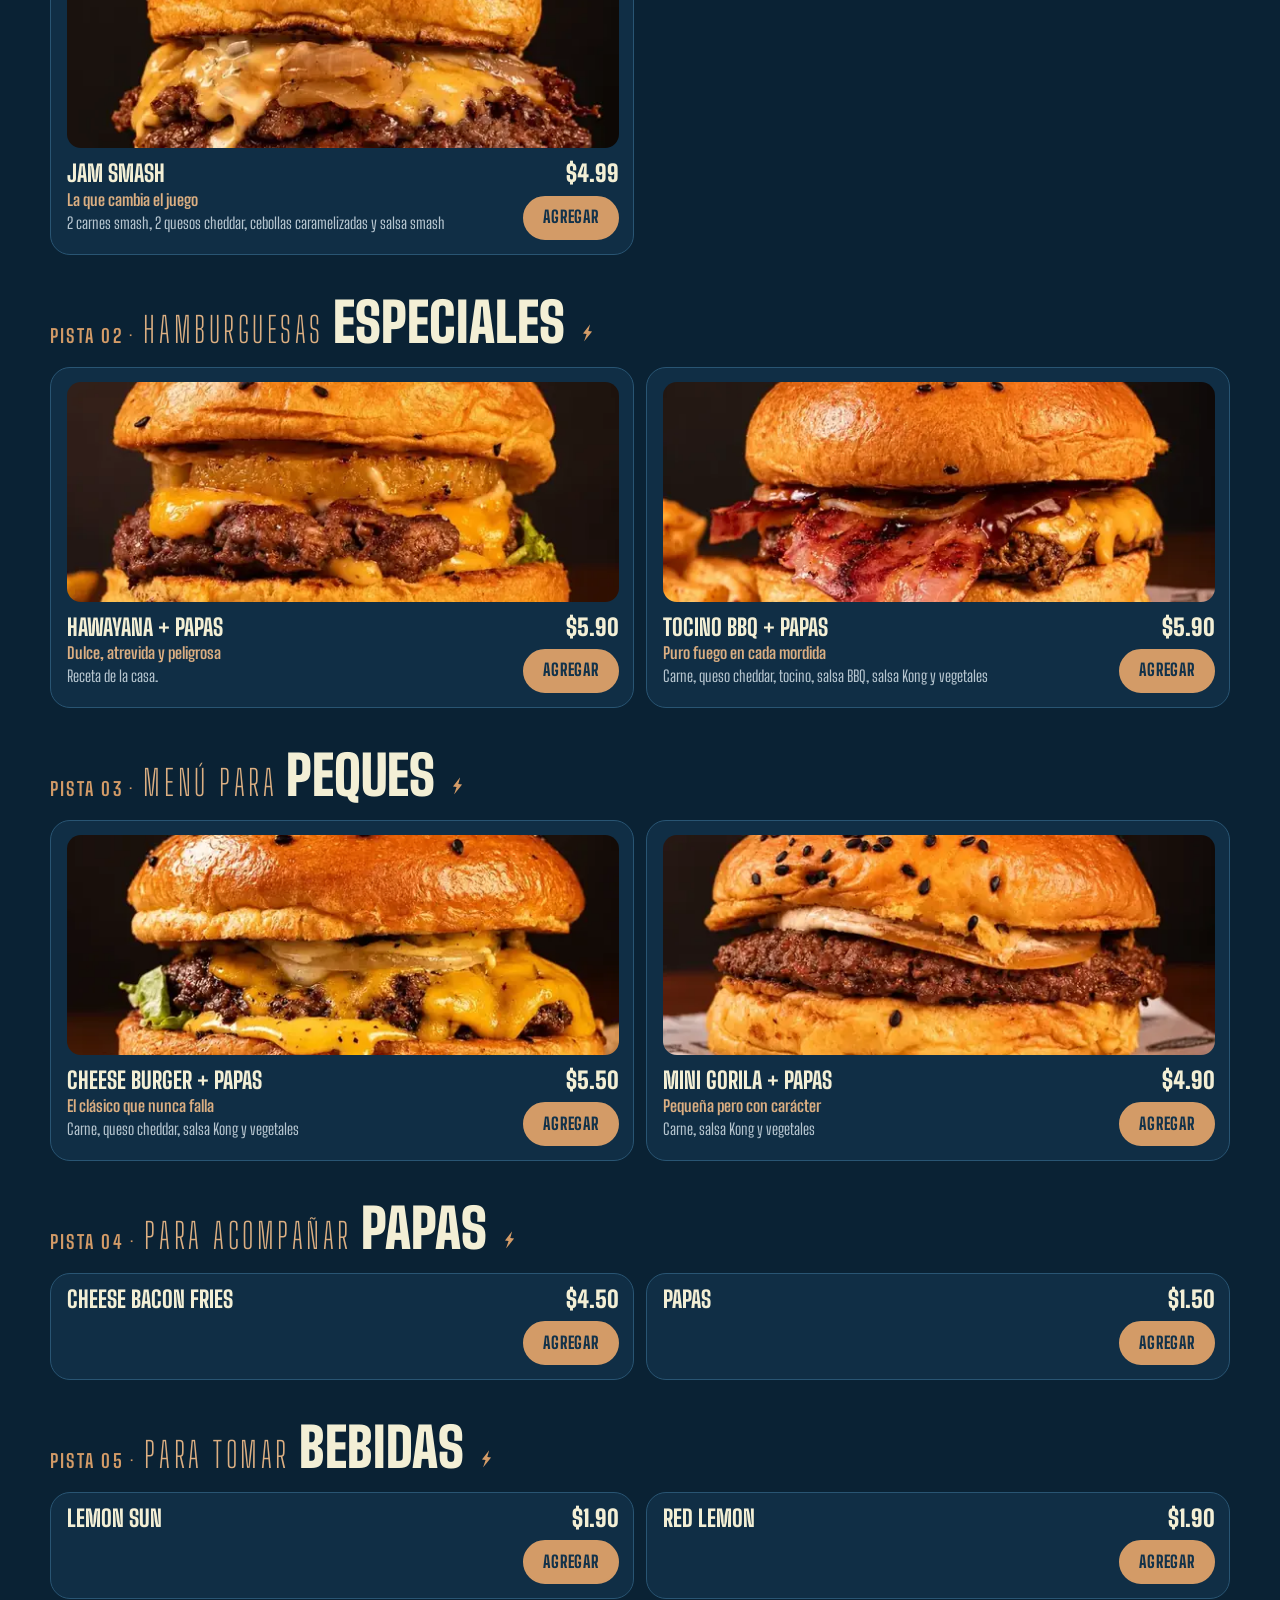
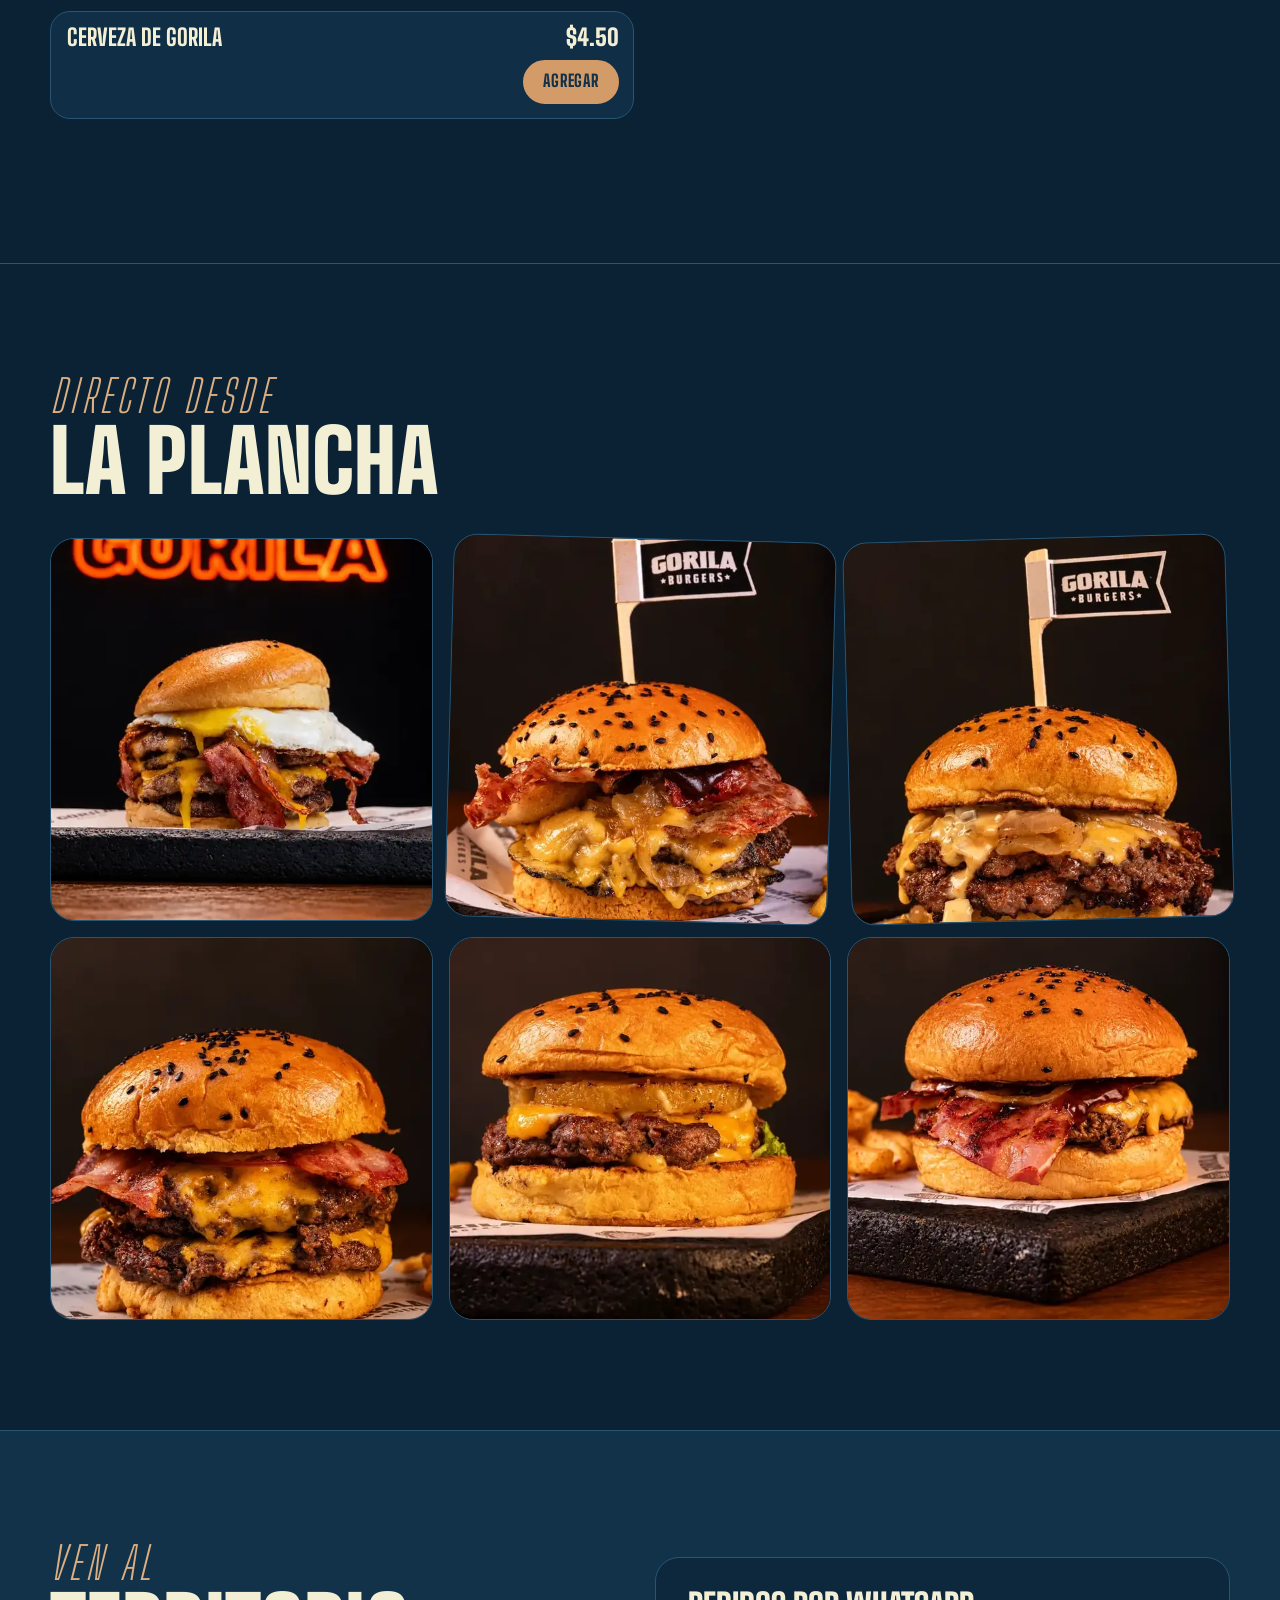
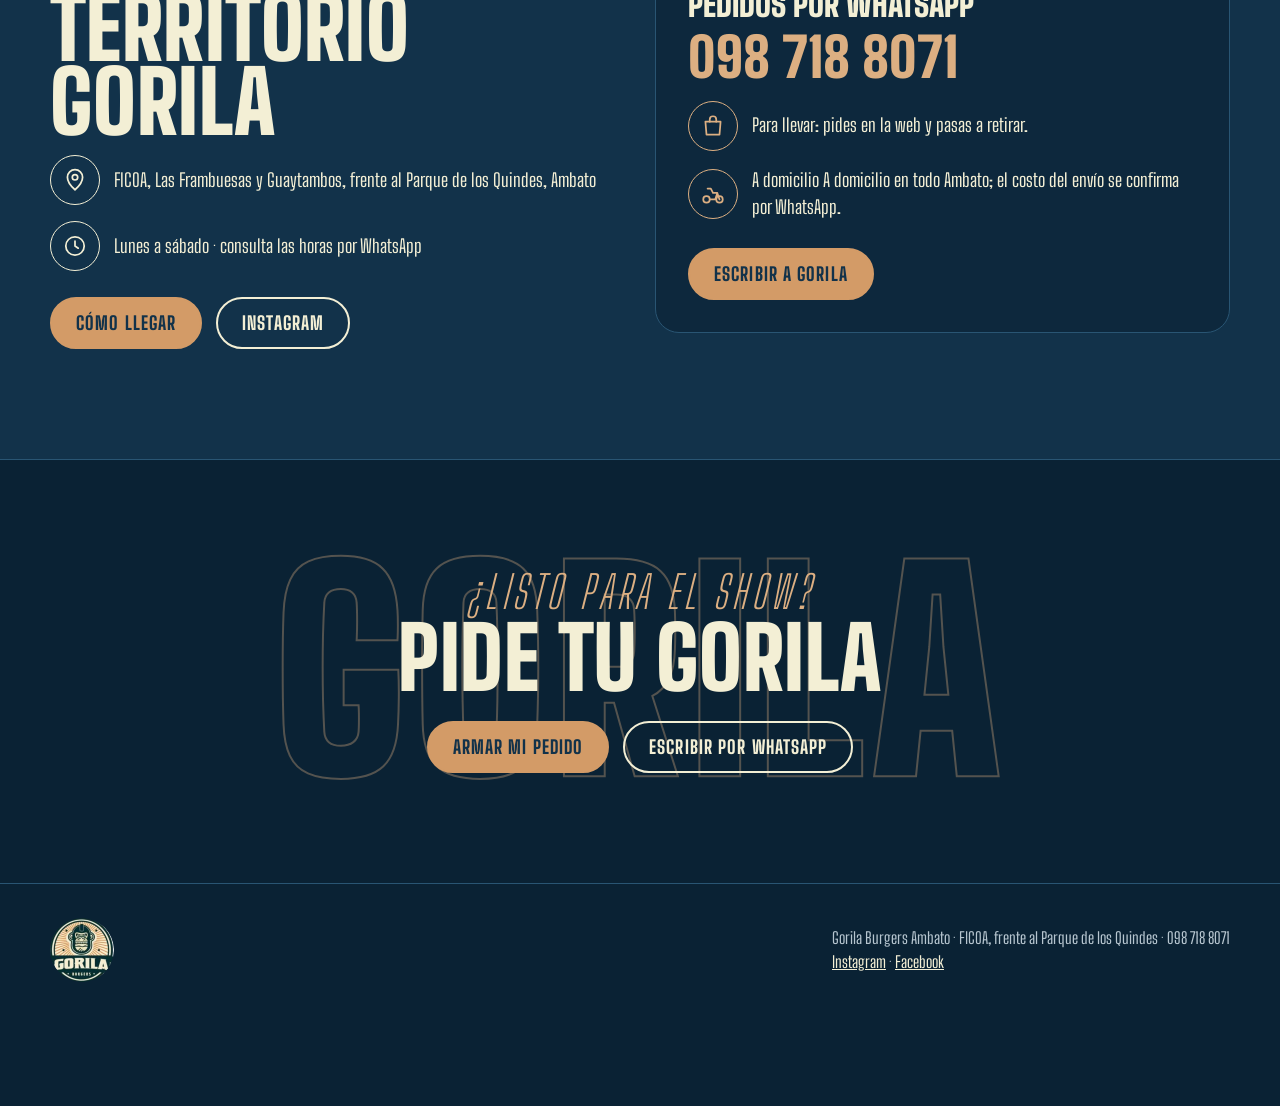
==== commit 15722a37: "Sitio: vitrina con las fotos oficiales y Molotov Co-Authored-By: Claude Sonnet 5.5 <noreply@anthropi" ====
--- a/index.html
+++ b/index.html
@@ -169,7 +169,7 @@
   <div id="rb-centinela" aria-hidden="true" style="position:absolute;top:140px;left:0;width:1px;height:1px;pointer-events:none"></div>
   <div id="rb-glows" aria-hidden="true"></div>
   <div class="rb-filas" id="rb-filas" aria-hidden="true"></div>
-  <div class="rb-escena" id="rb-escena"><div class="rb-slide on" data-n="0" role="group" aria-roledescription="diapositiva" aria-label="1"><img src="assets/corte-texas.webp" alt="Hamburguesa Gorila Texas de doble carne con queso cheddar y tocino, con la banderita de Gorila" width="428" height="425" fetchpriority="high" decoding="async"></div></div>
+  <div class="rb-escena" id="rb-escena"><div class="rb-slide on" data-n="0" role="group" aria-roledescription="diapositiva" aria-label="1"><img src="assets/corte-texas.webp" alt="Gorila Texas con la banderita de Gorila, doble carne, cebolla caramelizada y tocino" width="553" height="620" fetchpriority="high" decoding="async"></div></div>
   <div class="rb-pie">
     <div class="rb-texto" aria-live="polite">
       <p class="rb-intro" id="rb-intro"></p>
@@ -228,12 +228,12 @@
 <section class="sec oscuro" id="galeria"><div class="wrap">
   <h2 class="doble" data-reveal><span>Directo desde</span>la plancha</h2>
   <div class="galeria" data-stagger>
-    <figure class="fx-zoom"><img src="assets/foto-huevo-neon.webp" alt="Beast: doble carne con huevo frito y tocino frente al neón This is Gorila" width="720" height="1080" loading="lazy" style="object-position:50% 72%"></figure>
-    <figure class="fx-zoom"><img src="assets/foto-texas.webp" alt="Gorila Texas con la banderita de Gorila, doble carne, cebolla y tocino" width="720" height="1080" loading="lazy" style="object-position:50% 35%"></figure>
-    <figure class="fx-zoom"><img src="assets/foto-jam.webp" alt="Jam Smash con la banderita de Gorila, queso fundido y cebolla caramelizada" width="720" height="1080" loading="lazy" style="object-position:50% 25%"></figure>
-    <figure class="fx-zoom"><img src="assets/foto-superguesa.webp" alt="SuperGuesa: doble carne con doble cheddar y tocino" width="720" height="1080" loading="lazy"></figure>
-    <figure class="fx-zoom"><img src="assets/foto-hawayana.webp" alt="Hawayana con piña a la plancha y cheddar" width="720" height="1080" loading="lazy"></figure>
-    <figure class="fx-zoom"><img src="assets/foto-tocino-bbq.webp" alt="Tocino BBQ con salsa BBQ y papas" width="720" height="1080" loading="lazy"></figure>
+    <figure class="fx-zoom"><img src="assets/foto-huevo-neon.webp" alt="Beast: doble carne con huevo frito y tocino frente al neón This is Gorila" width="560" height="840" loading="lazy" style="object-position:50% 72%"></figure>
+    <figure class="fx-zoom"><img src="assets/foto-texas.webp" alt="Gorila Texas con la banderita de Gorila, doble carne, cebolla y tocino" width="560" height="840" loading="lazy" style="object-position:50% 35%"></figure>
+    <figure class="fx-zoom"><img src="assets/foto-jam.webp" alt="Jam Smash con la banderita de Gorila, queso fundido y cebolla caramelizada" width="560" height="840" loading="lazy" style="object-position:50% 25%"></figure>
+    <figure class="fx-zoom"><img src="assets/foto-superguesa.webp" alt="SuperGuesa: doble carne con doble cheddar y tocino" width="560" height="840" loading="lazy"></figure>
+    <figure class="fx-zoom"><img src="assets/foto-hawayana.webp" alt="Hawayana con piña a la plancha y cheddar" width="560" height="840" loading="lazy"></figure>
+    <figure class="fx-zoom"><img src="assets/foto-tocino-bbq.webp" alt="Tocino BBQ con salsa BBQ y papas" width="560" height="840" loading="lazy"></figure>
     
   </div>
 </div></section>
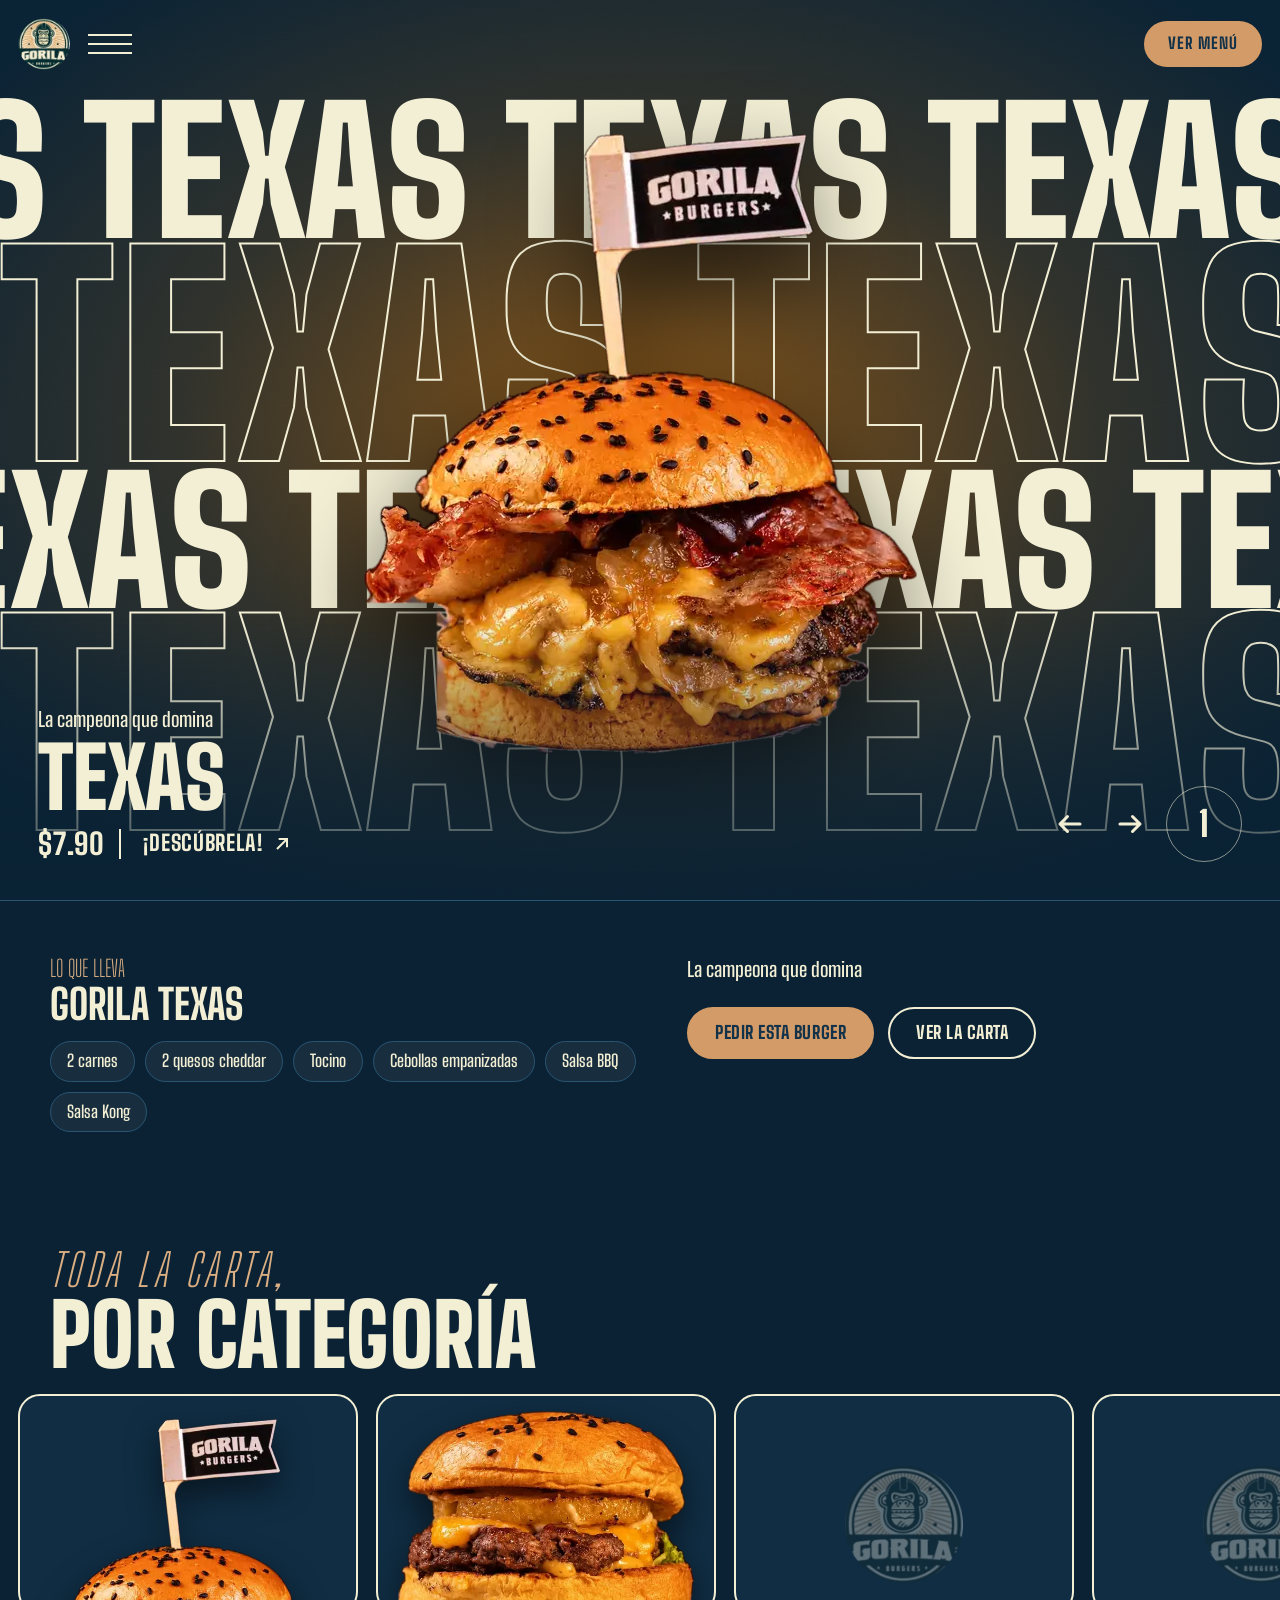
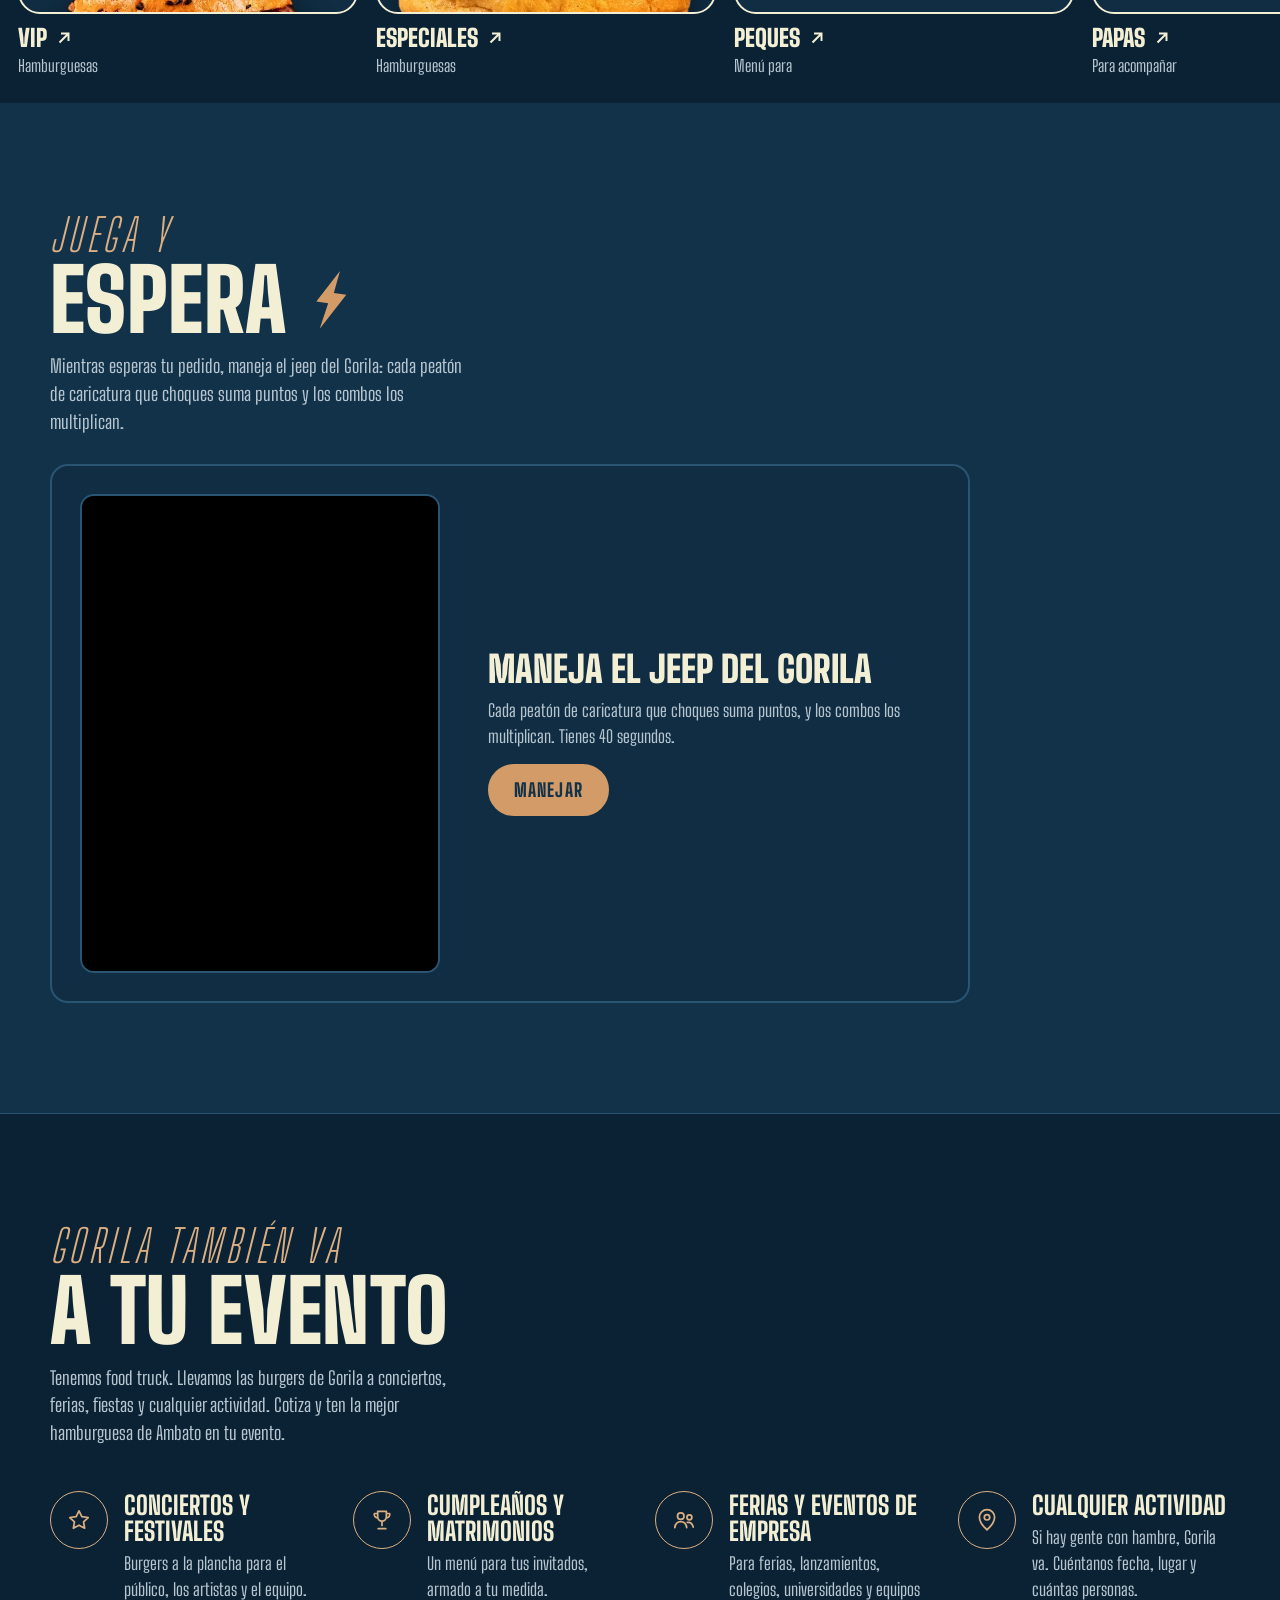
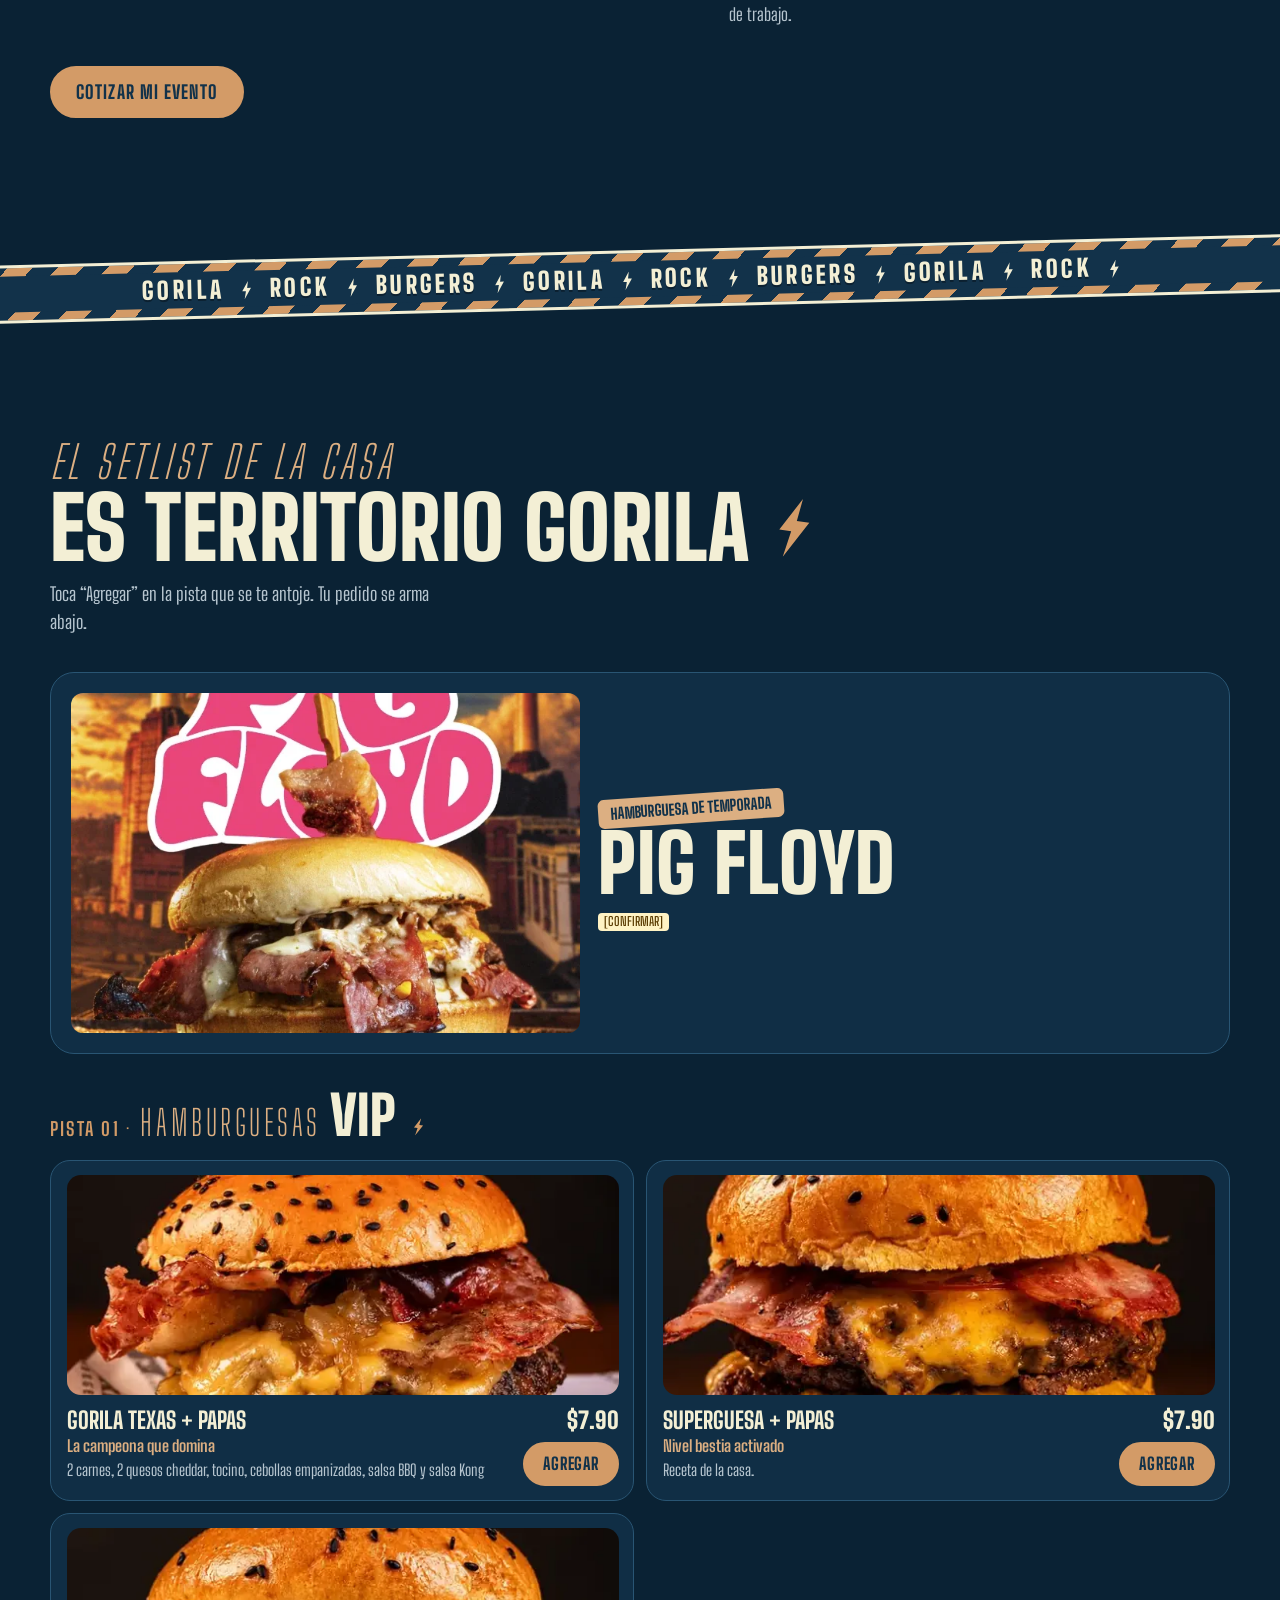
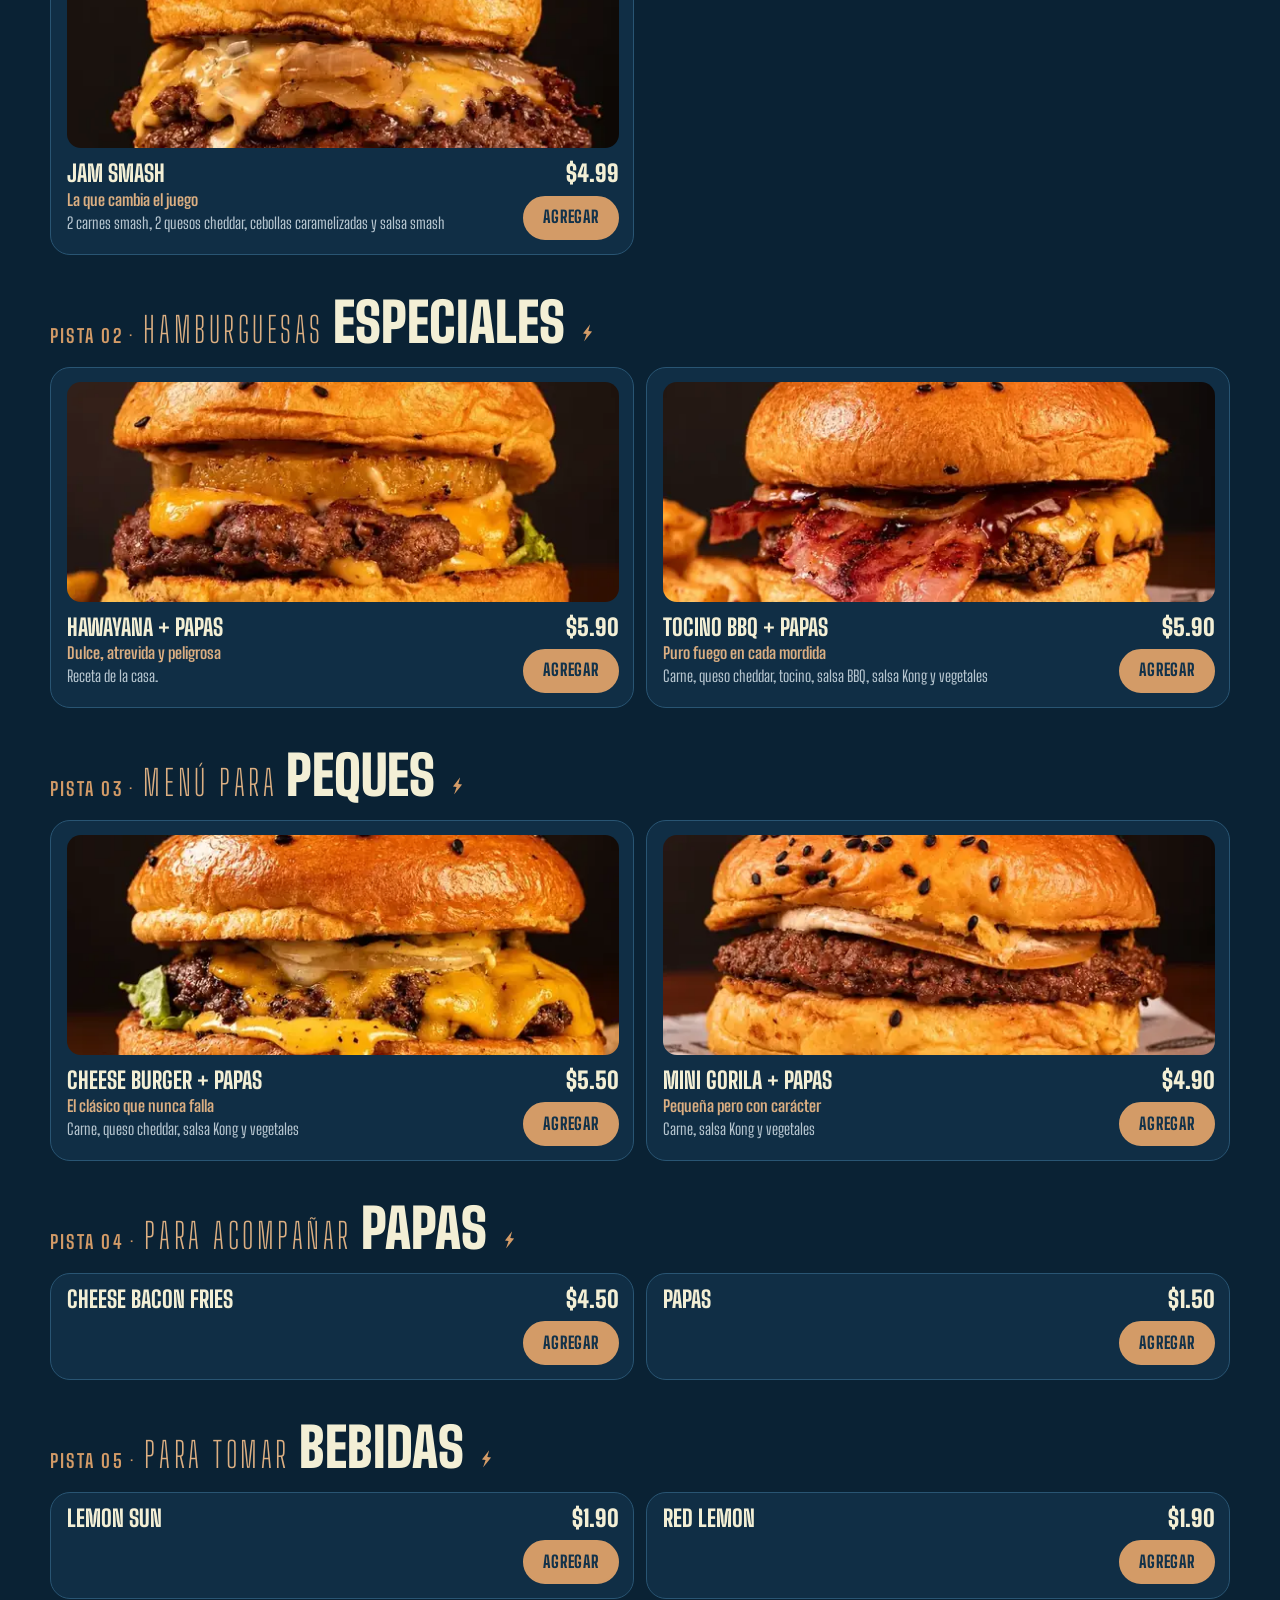
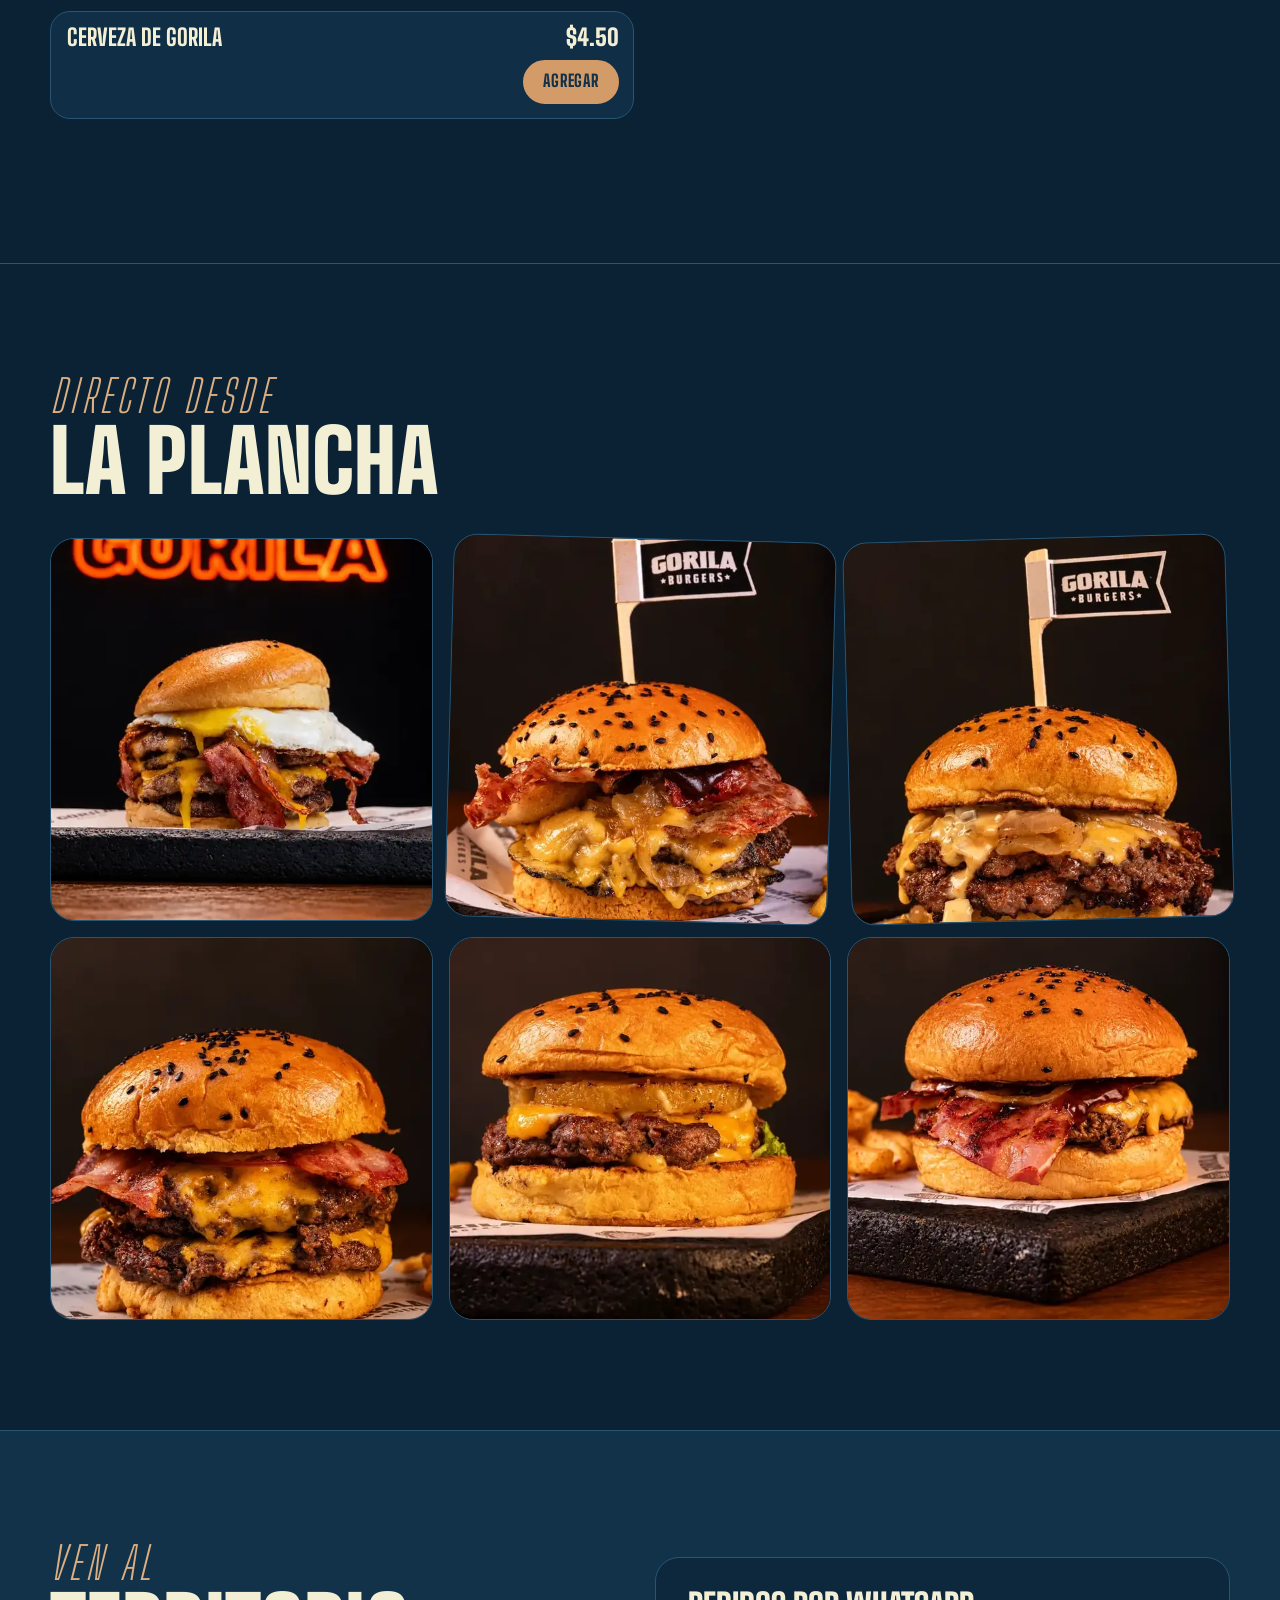
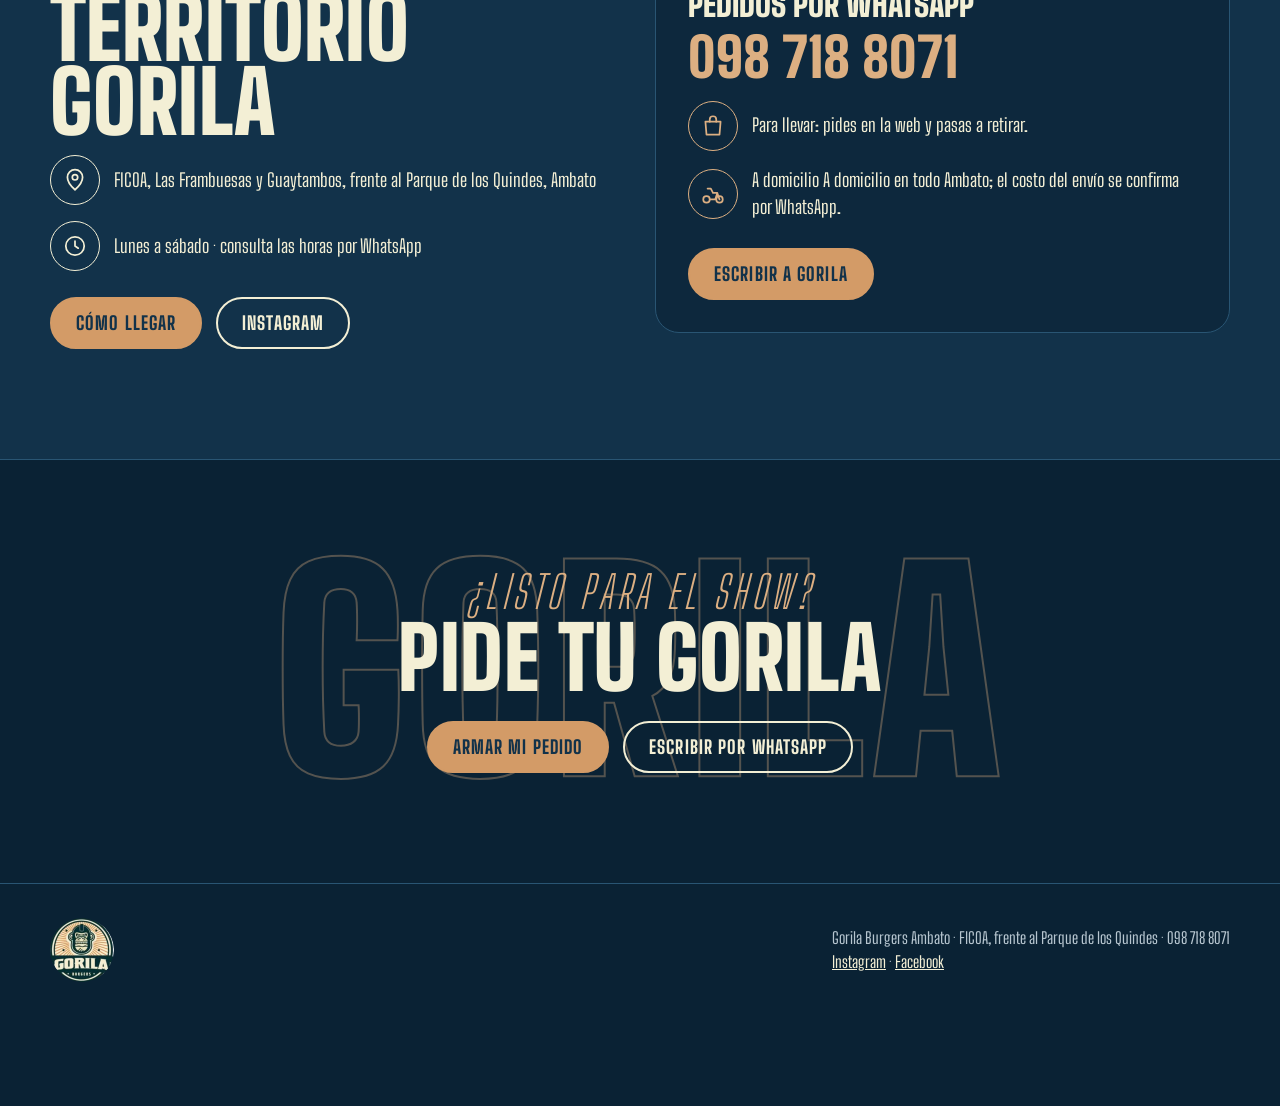
==== commit 50b4fd88: "Sitio: sin botón flotante de WhatsApp Co-Authored-By: Claude Sonnet 5.5 <noreply@anthropic.com> Clau" ====
--- a/index.html
+++ b/index.html
@@ -276,7 +276,6 @@
   <a id="ig2" target="_blank" rel="noopener">Instagram</a> · <a id="fb" target="_blank" rel="noopener">Facebook</a></div>
 </div></footer>
 
-<a class="wa-flot" data-wa="Hola Gorila, quiero hacer un pedido." aria-label="Escribir a Gorila Burgers por WhatsApp"><svg viewBox="0 0 24 24" aria-hidden="true"><path d="M12 2a10 10 0 0 0-8.6 15.1L2 22l5-1.3A10 10 0 1 0 12 2zm5.3 14.2c-.2.6-1.3 1.2-1.8 1.3-.5 0-1 .2-3.3-.7-2.8-1.1-4.6-4-4.7-4.2-.1-.2-1.1-1.5-1.1-2.9s.7-2 1-2.3c.2-.3.5-.3.7-.3h.5c.2 0 .4 0 .6.5l.8 2c.1.2.1.4 0 .5l-.3.5-.4.4c-.1.2-.3.3-.1.6.2.3.8 1.3 1.7 2.1 1.2 1 2.1 1.3 2.4 1.5.3.1.5.1.6-.1l.9-1c.2-.3.4-.2.6-.1l1.9.9c.3.1.5.2.5.3.1.2.1.7-.1 1.3z"/></svg></a>
 
 
 <script src="config.js"></script>
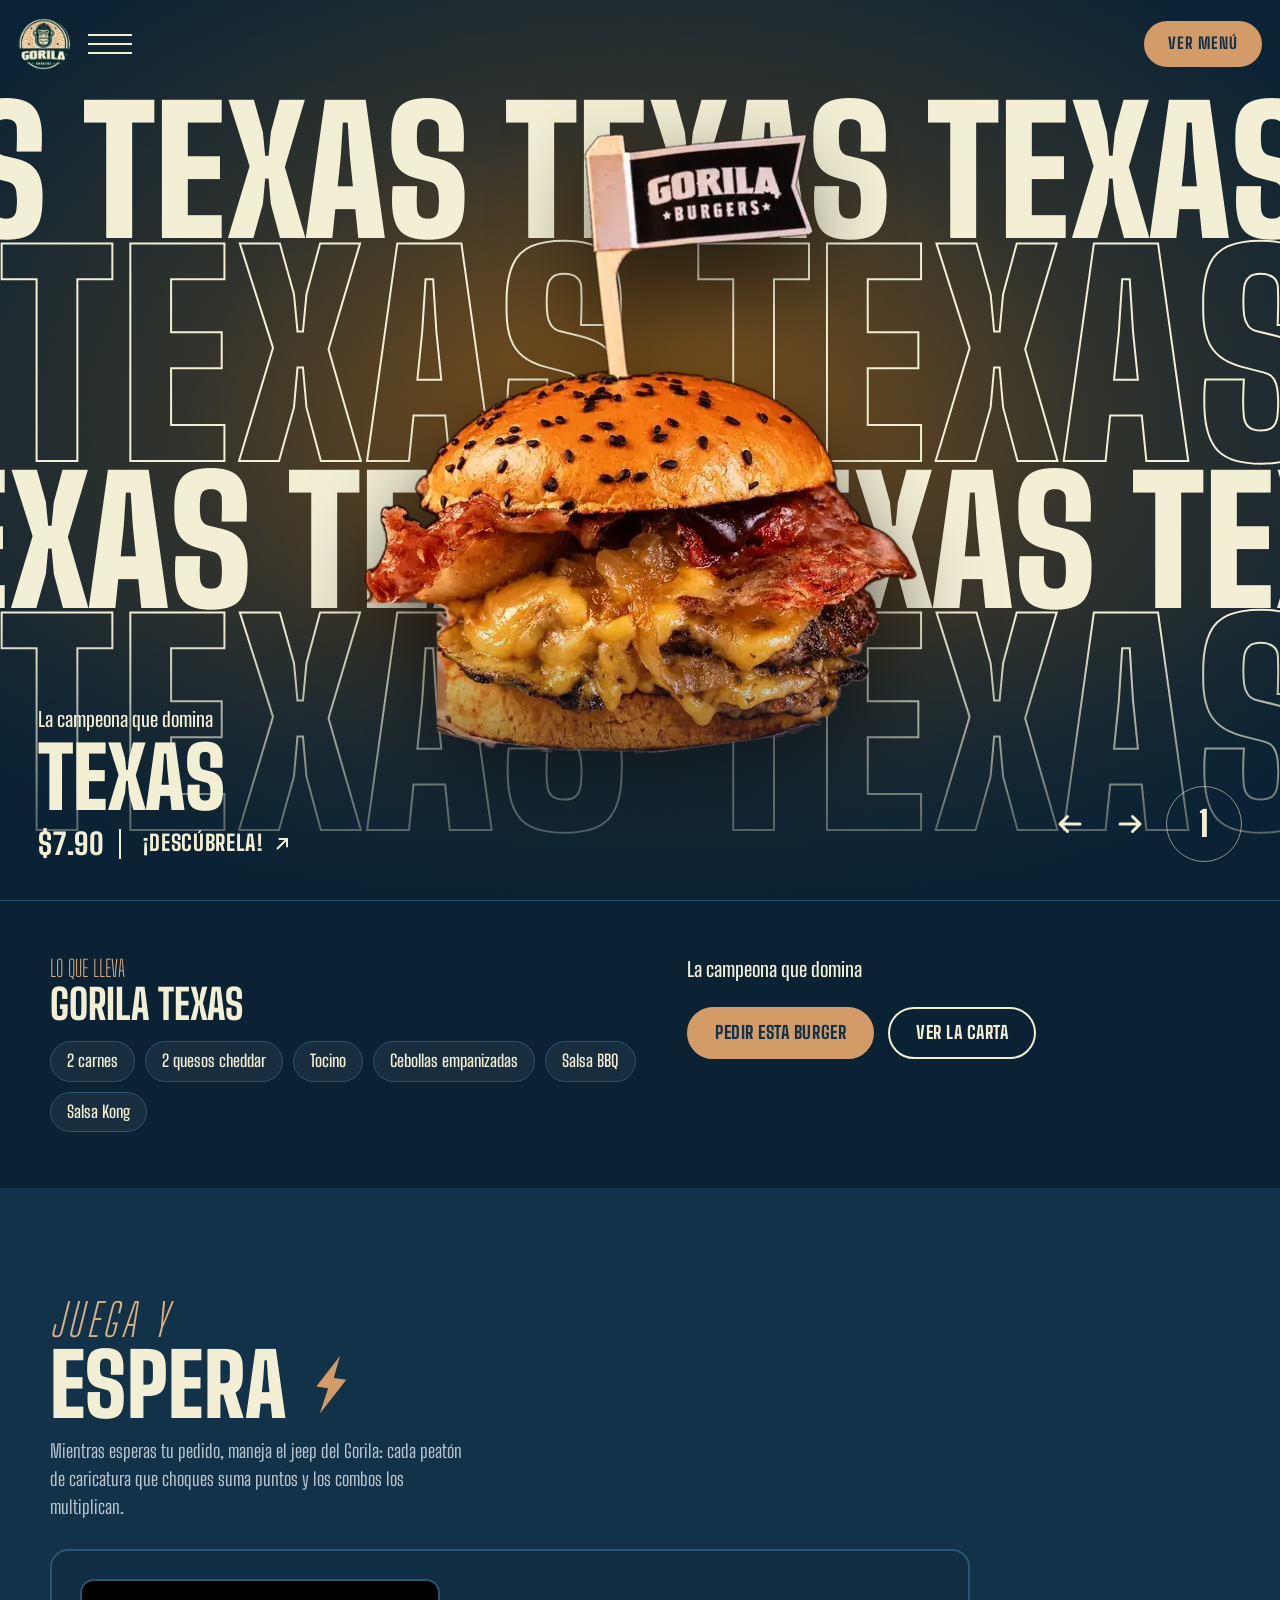
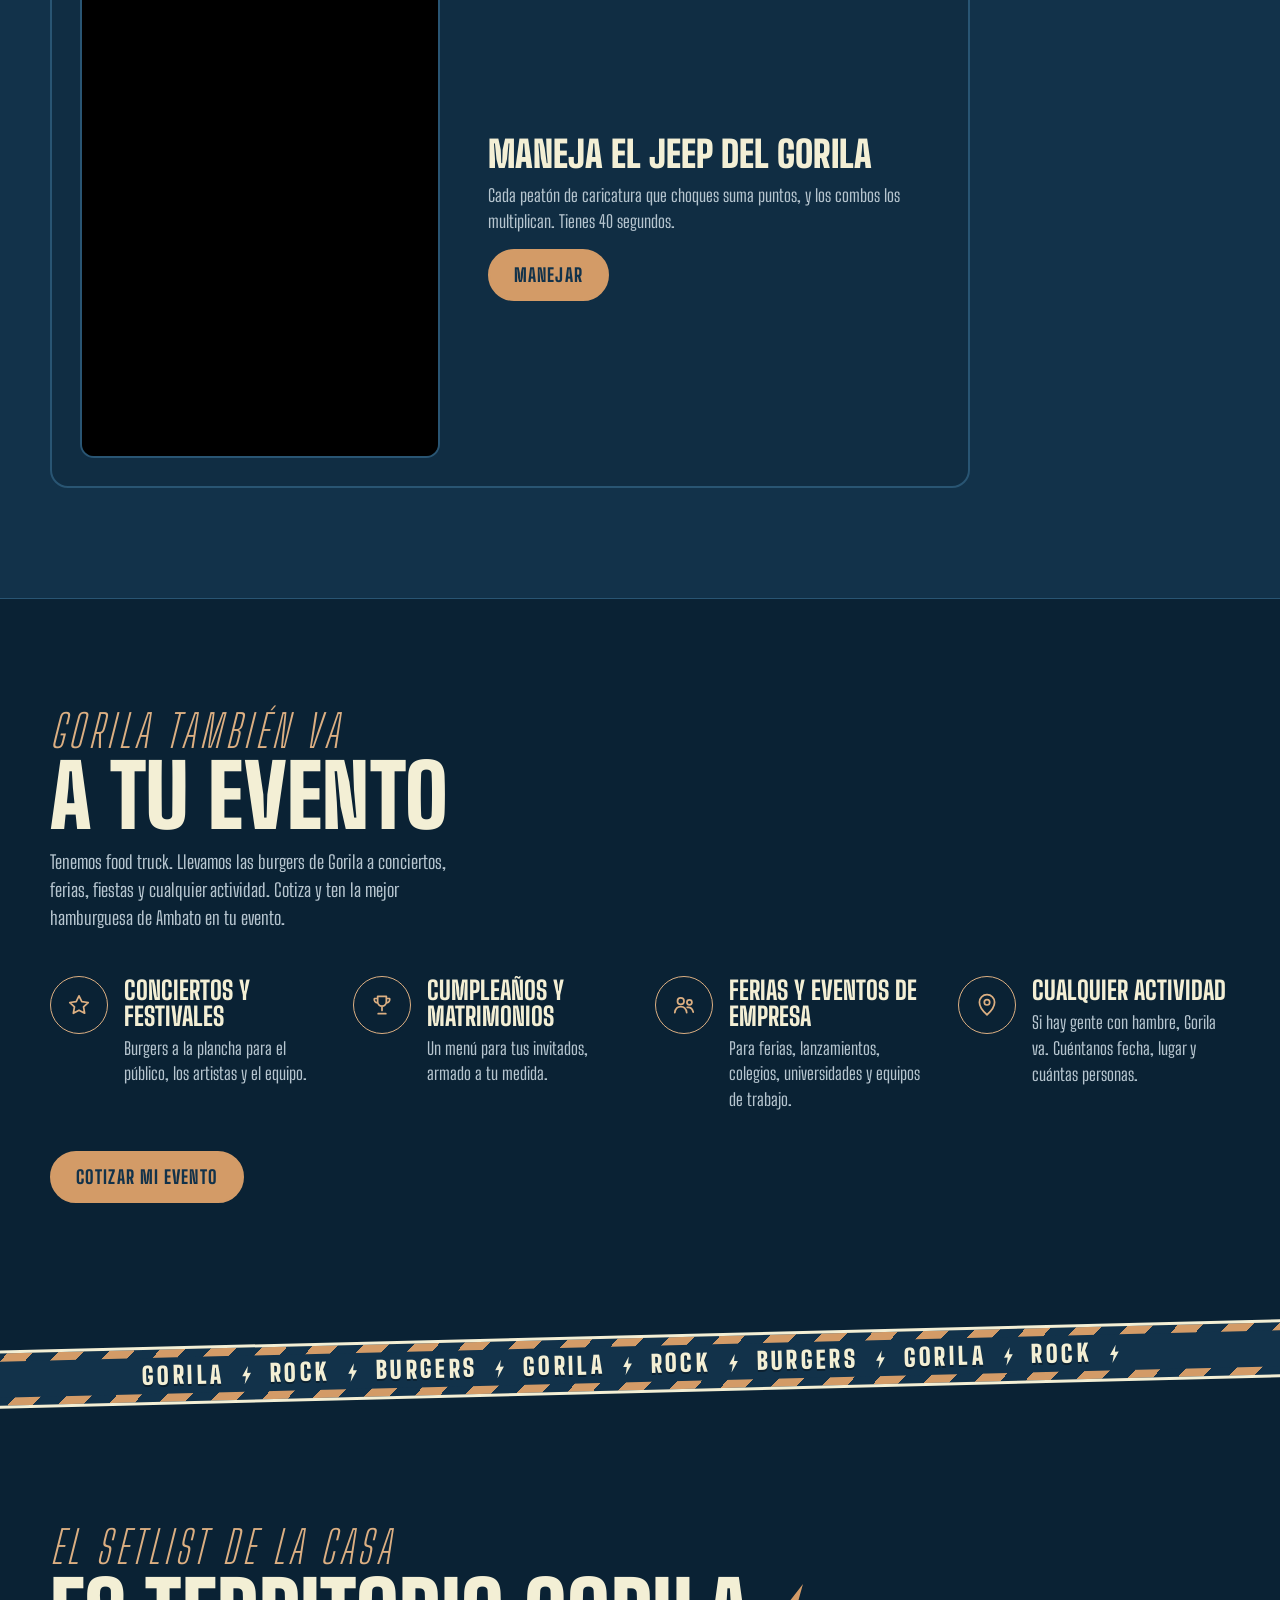
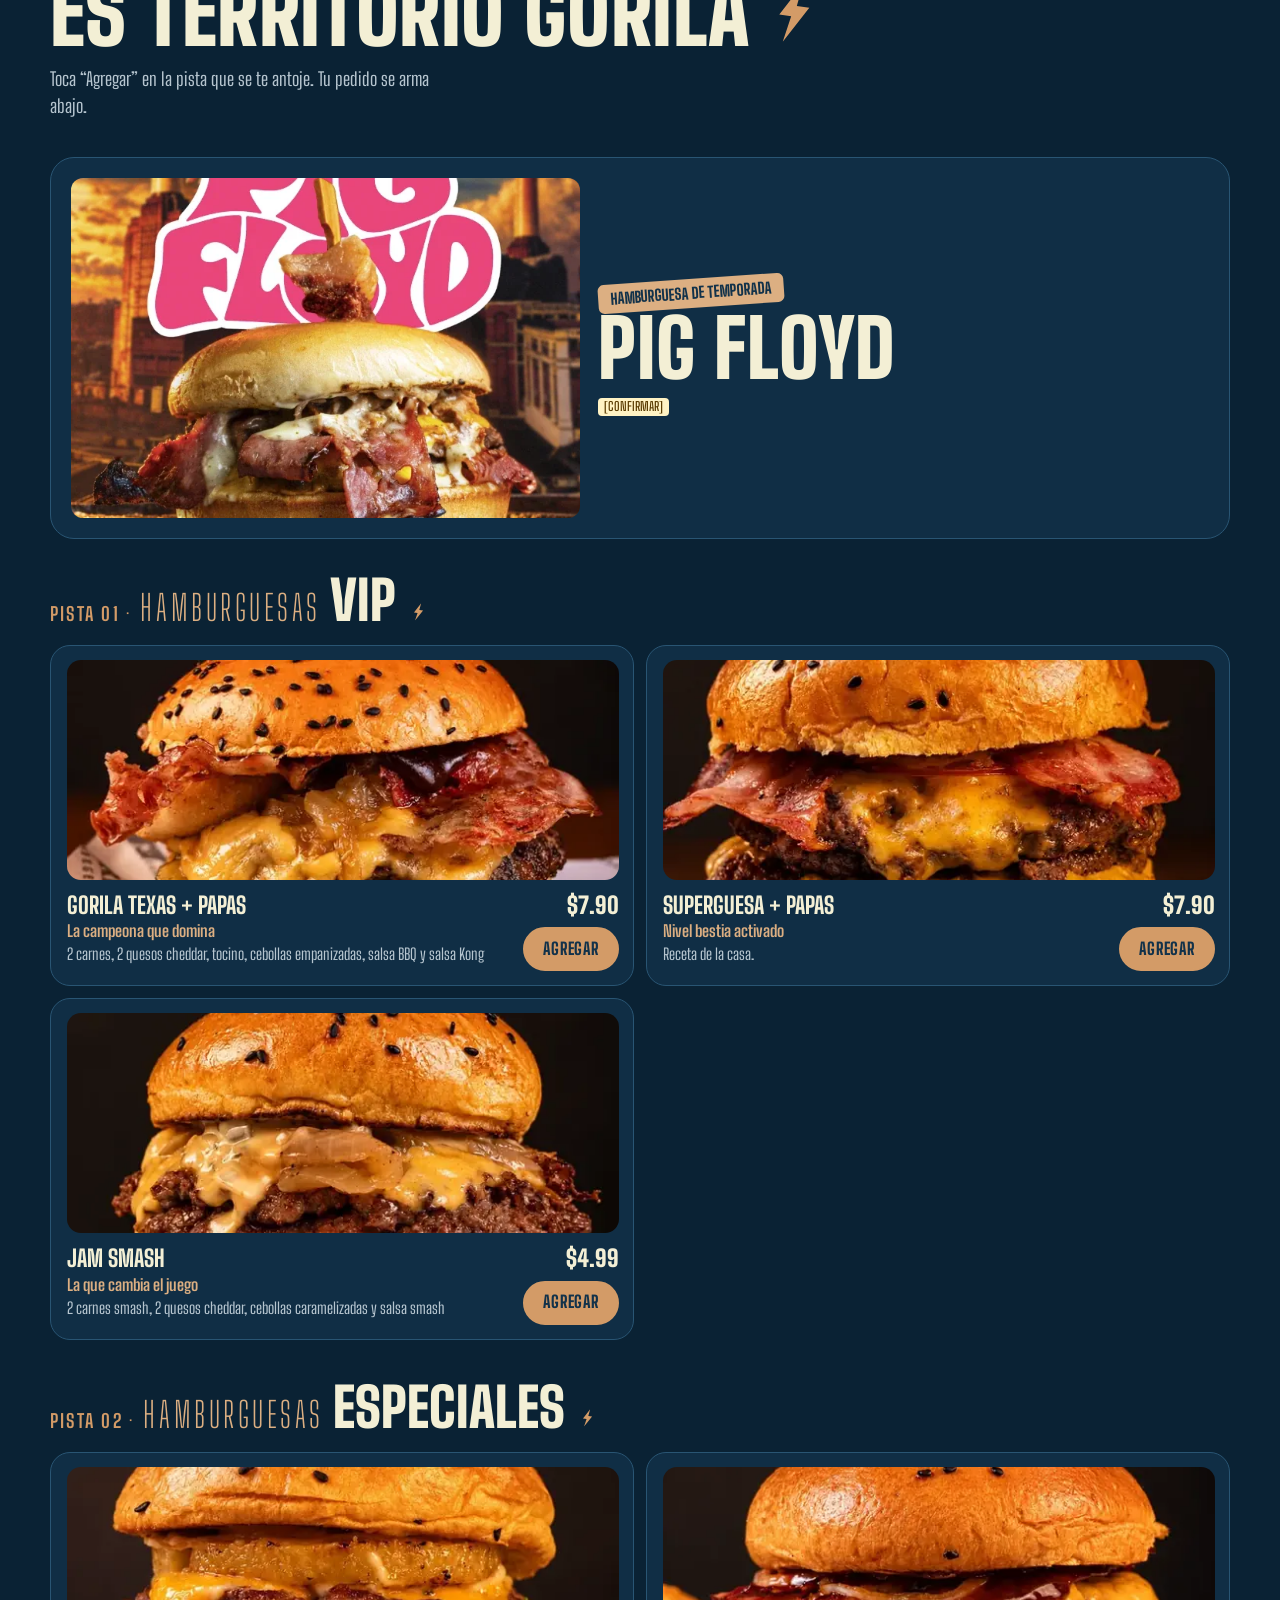
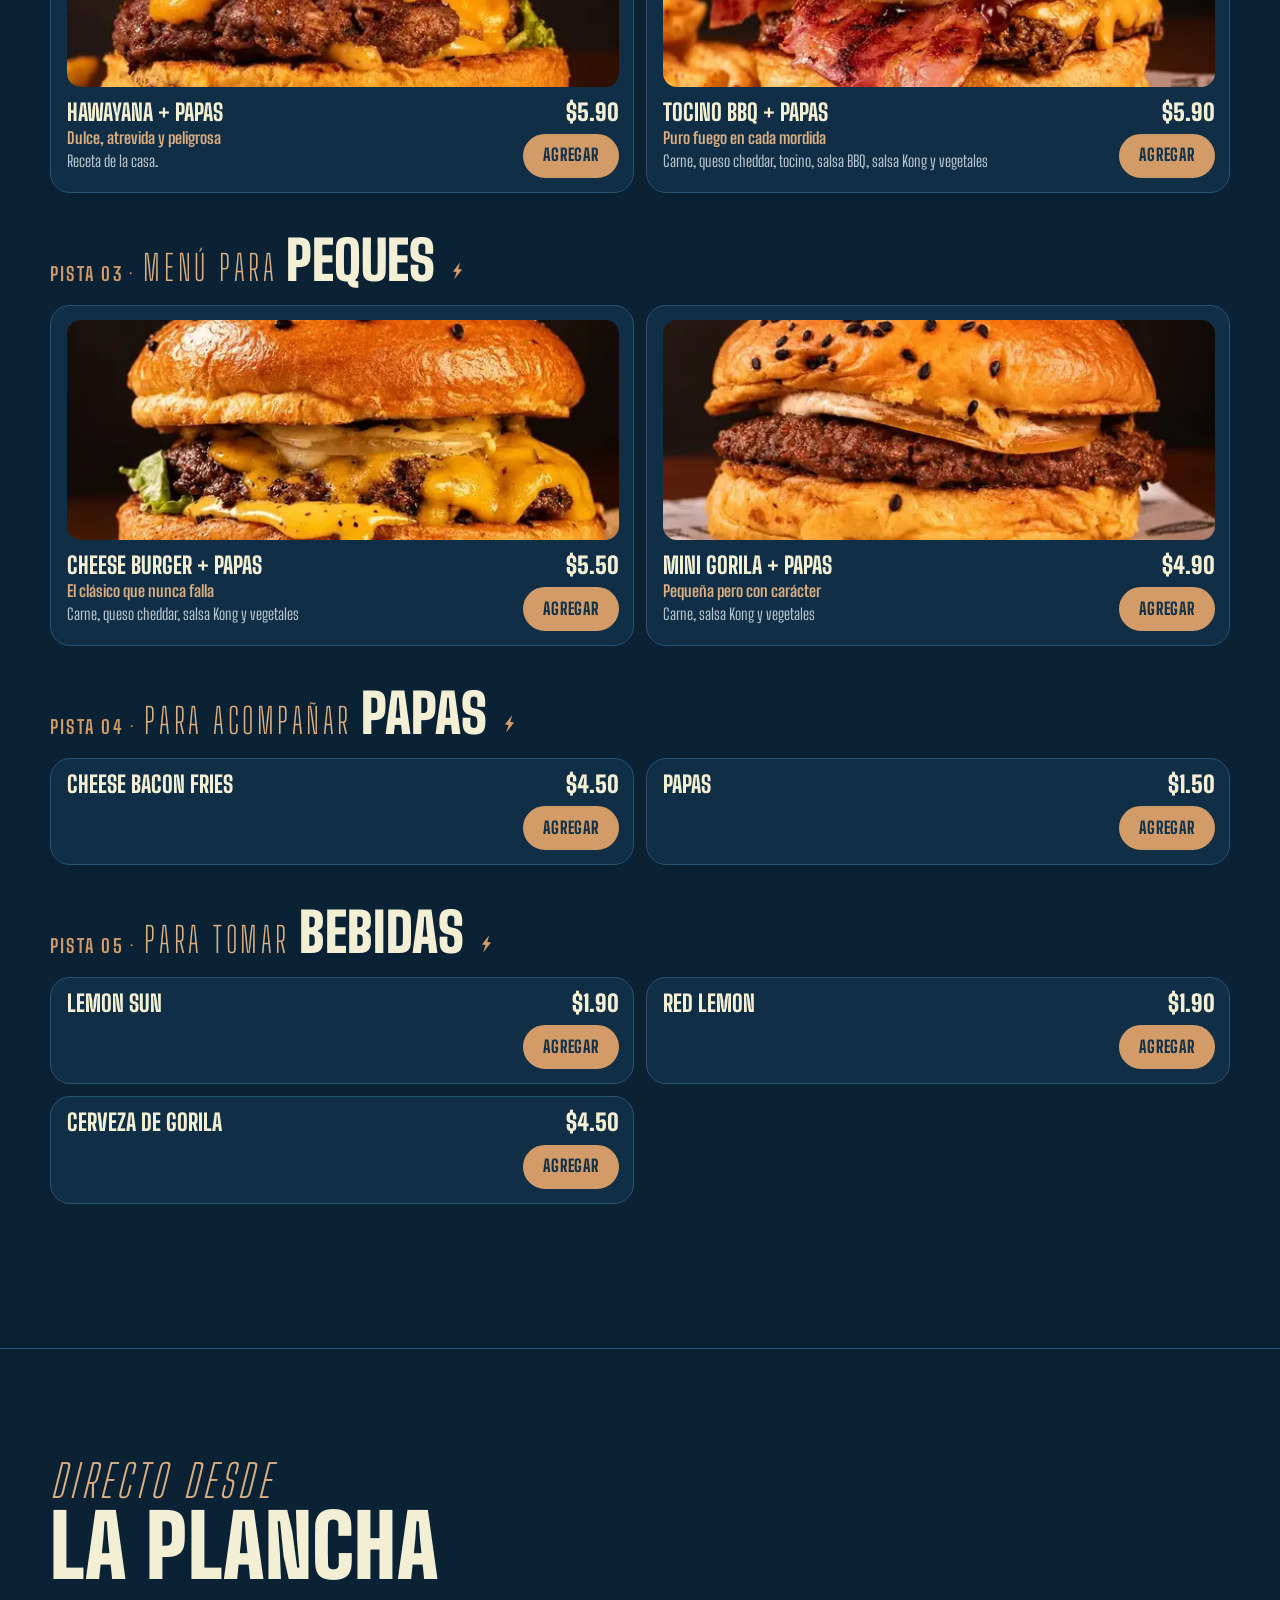
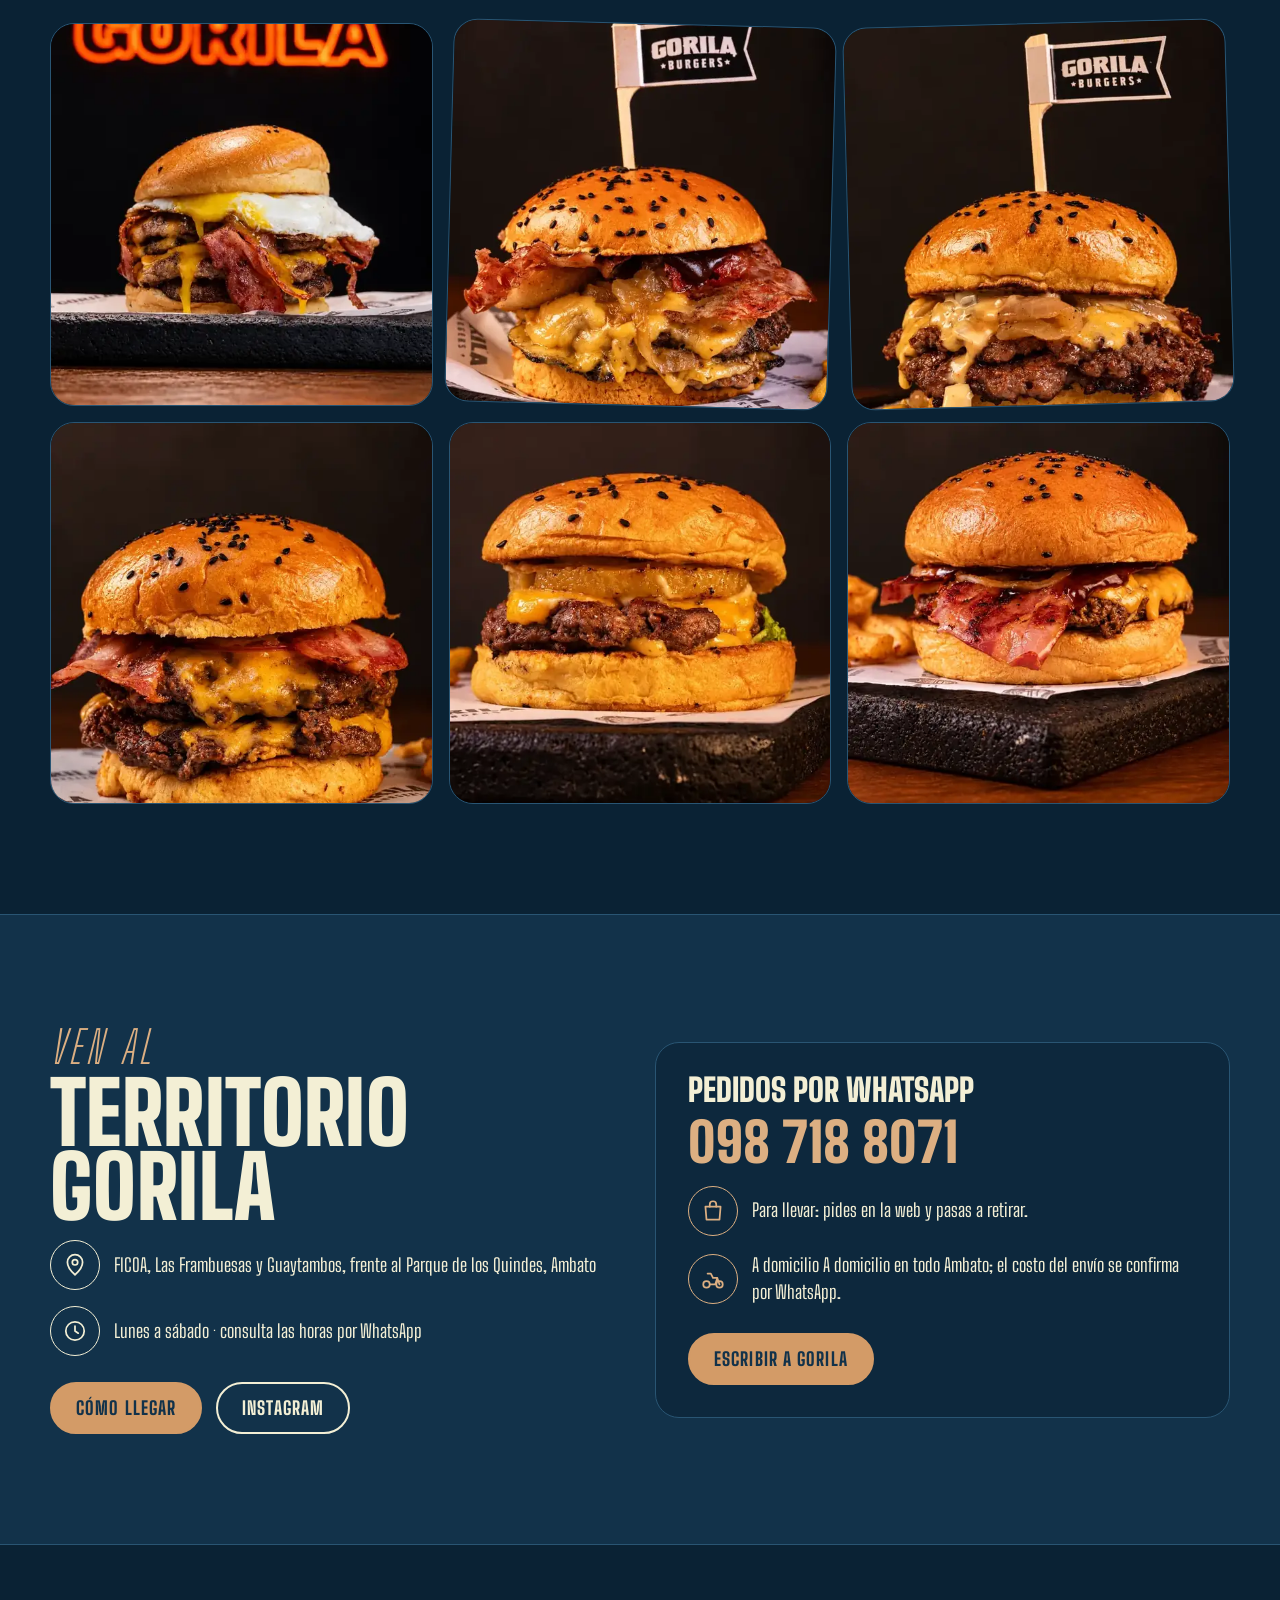
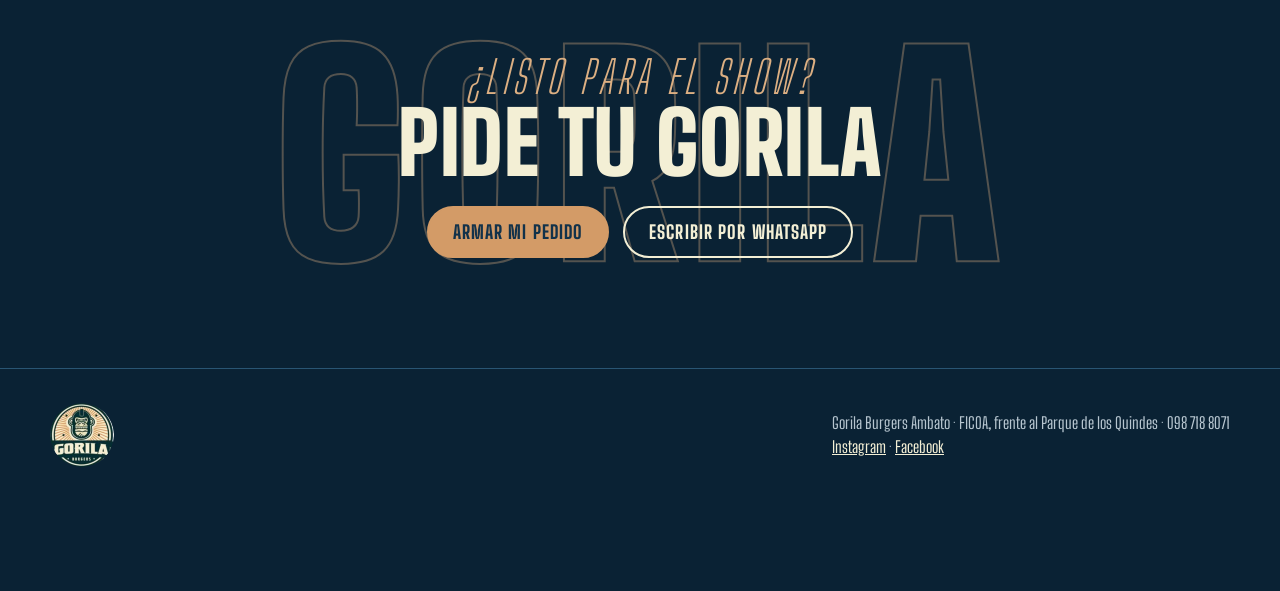
==== commit 273eba8f: "Sitio: sin sección Por categoría Co-Authored-By: Claude Sonnet 5.5 <noreply@anthropic.com> Claude-Se" ====
--- a/index.html
+++ b/index.html
@@ -191,8 +191,7 @@
   <div><p class="rb-intro" id="rb-det-txt" style="max-width:46ch"></p><div class="acciones"><a class="rb-boton lleno" id="rb-pedir" href="#carta">Pedir esta burger</a><a class="rb-boton" href="#carta">Ver la carta</a></div></div>
 </div></section>
 
-<section class="rb-cats" aria-label="Categorías de la carta"><div class="wrap"><h2 class="doble" style="color:var(--fx-bg)"><span style="color:var(--fx-pop)">Toda la carta,</span>por categoría</h2></div>
-  <div class="fila" id="rb-cats" style="margin-top:22px"></div></section>
+
 
 
 <section class="sec papel" id="juego"><div class="wrap">
--- a/modulos/restaurante/rest.css
+++ b/modulos/restaurante/rest.css
@@ -92,6 +92,9 @@
 .rb-cat { scroll-snap-align: start; text-decoration: none; color: var(--fx-bg); }
 .rb-cat .foto { height: clamp(150px, 20vw, 220px); border: 2px solid var(--fx-bg); border-radius: 22px; background: color-mix(in srgb, var(--fx-deep) 70%, var(--fx-deep-2)); display: grid; place-items: center; overflow: hidden; }
 .rb-cat .foto img { height: 88%; width: auto; object-fit: contain; filter: drop-shadow(0 14px 16px rgba(0, 0, 0, .5)); }
+.rb-cat .foto { position: relative; }
+.rb-cat .foto img { max-width: 92%; max-height: 92%; }
+.rb-cat .foto img.cubre { position: absolute; inset: 0; width: 100%; height: 100%; max-width: none; max-height: none; object-fit: cover; filter: none; }
 .rb-cat .foto .marca-agua { height: 46%; width: auto; opacity: .35; filter: grayscale(.4); }
 .rb-cat h3 { margin-top: 12px; font: 900 1.5rem/1 var(--fx-font-disp); text-transform: uppercase; display: flex; align-items: center; gap: 8px; }
 .rb-cat h3 svg { width: 18px; height: 18px; stroke: currentColor; fill: none; stroke-width: 2.6; }
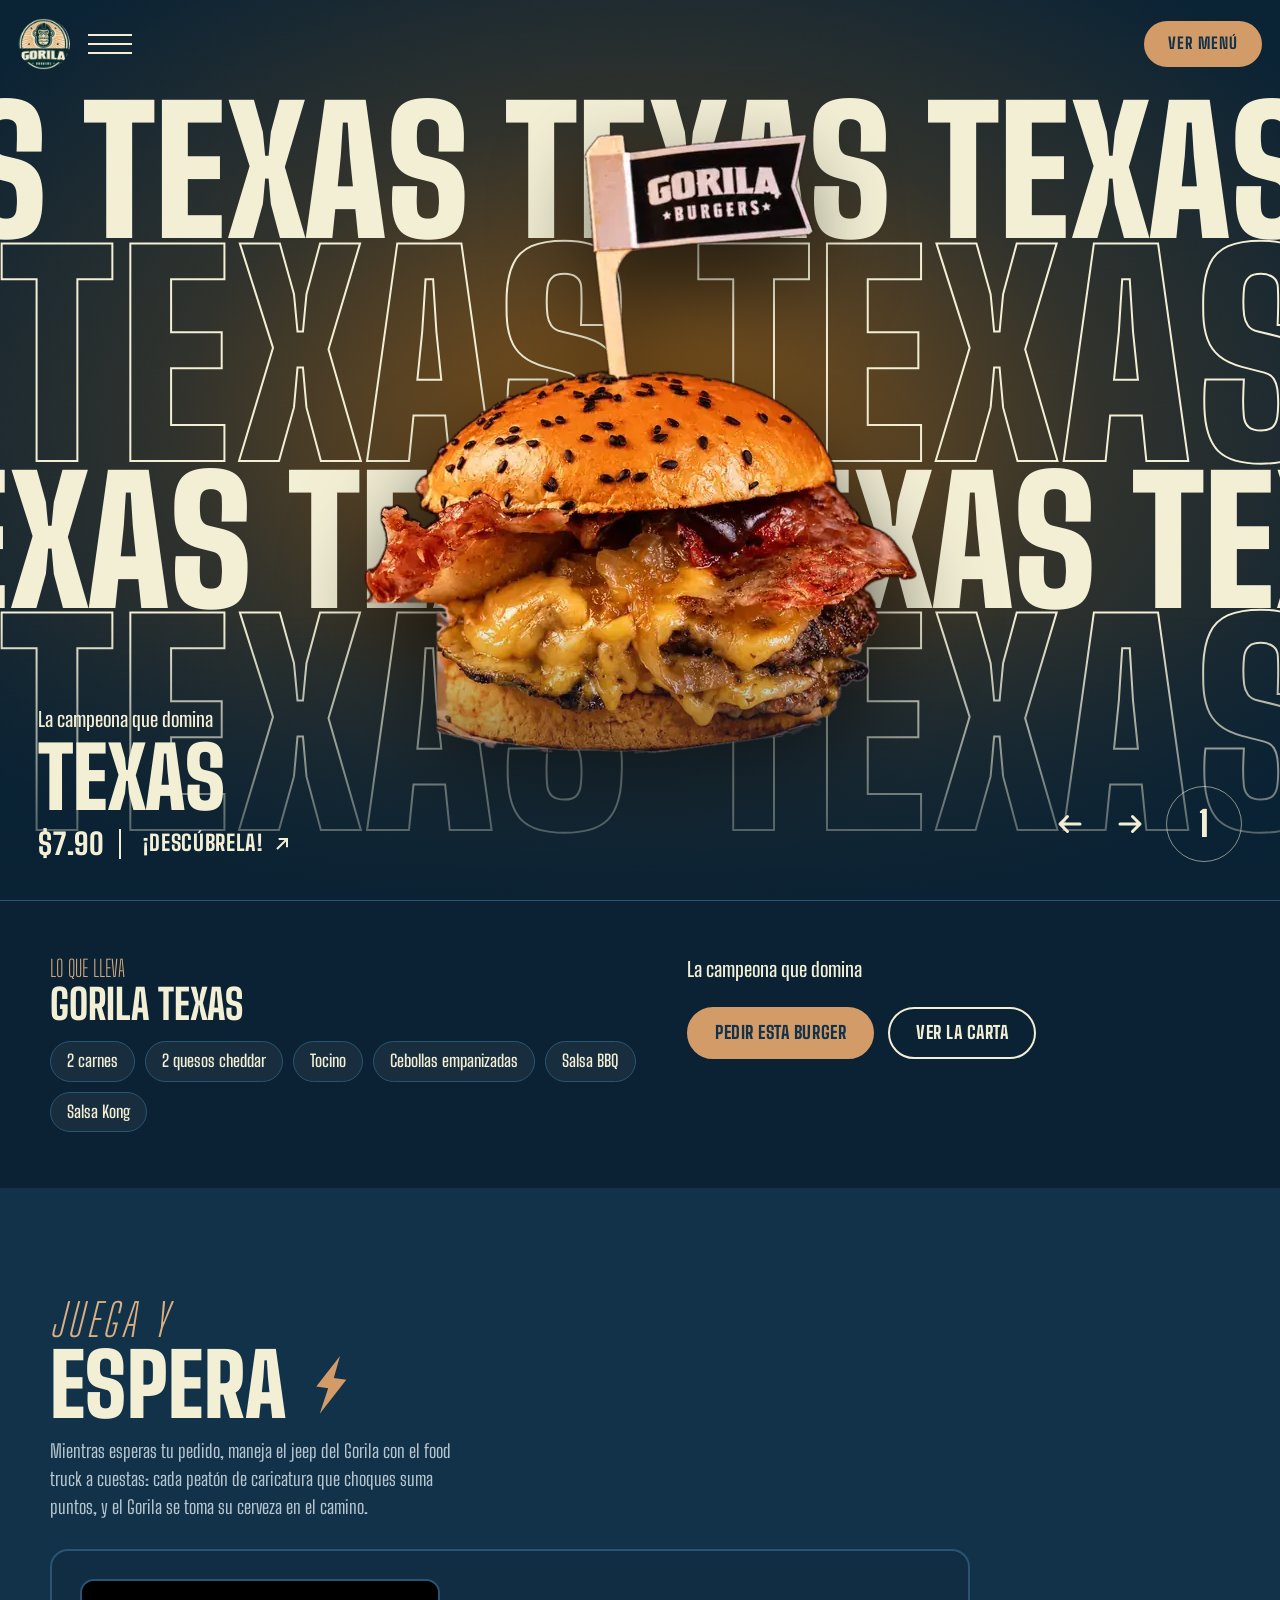
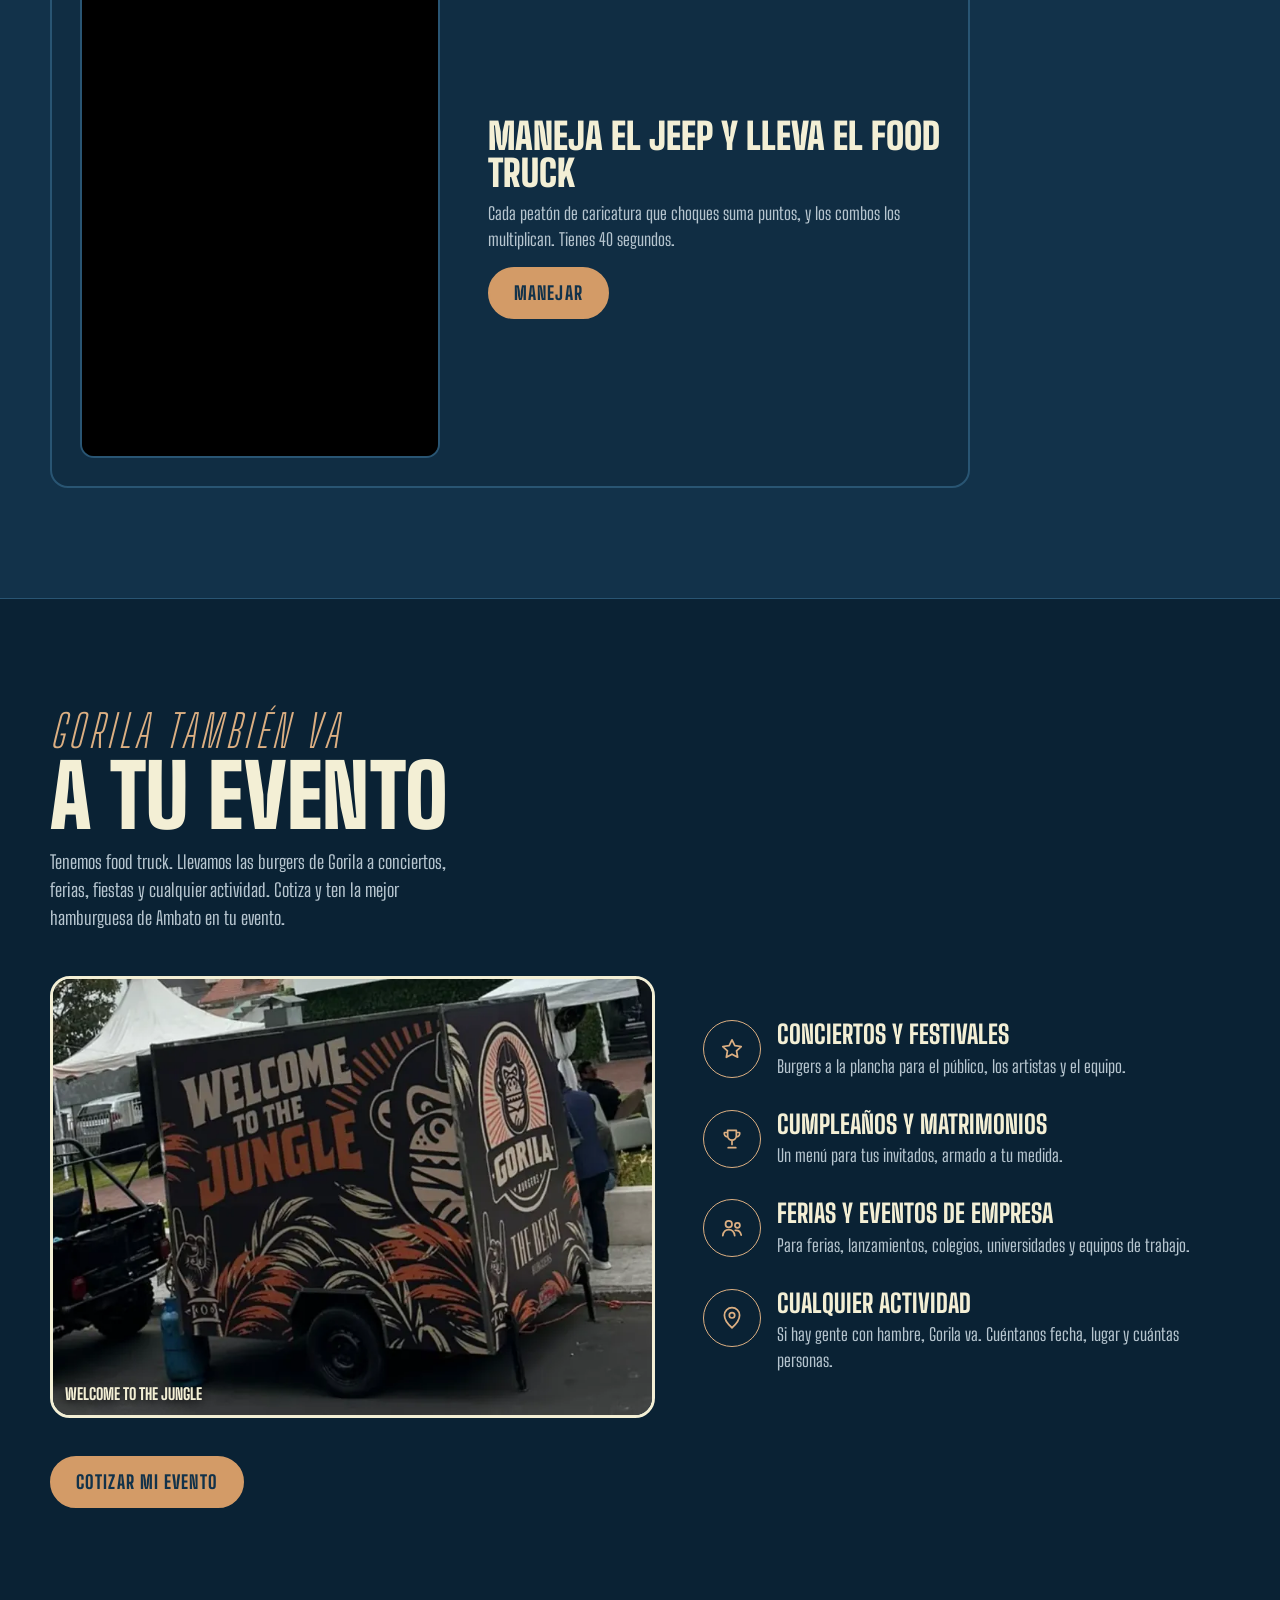
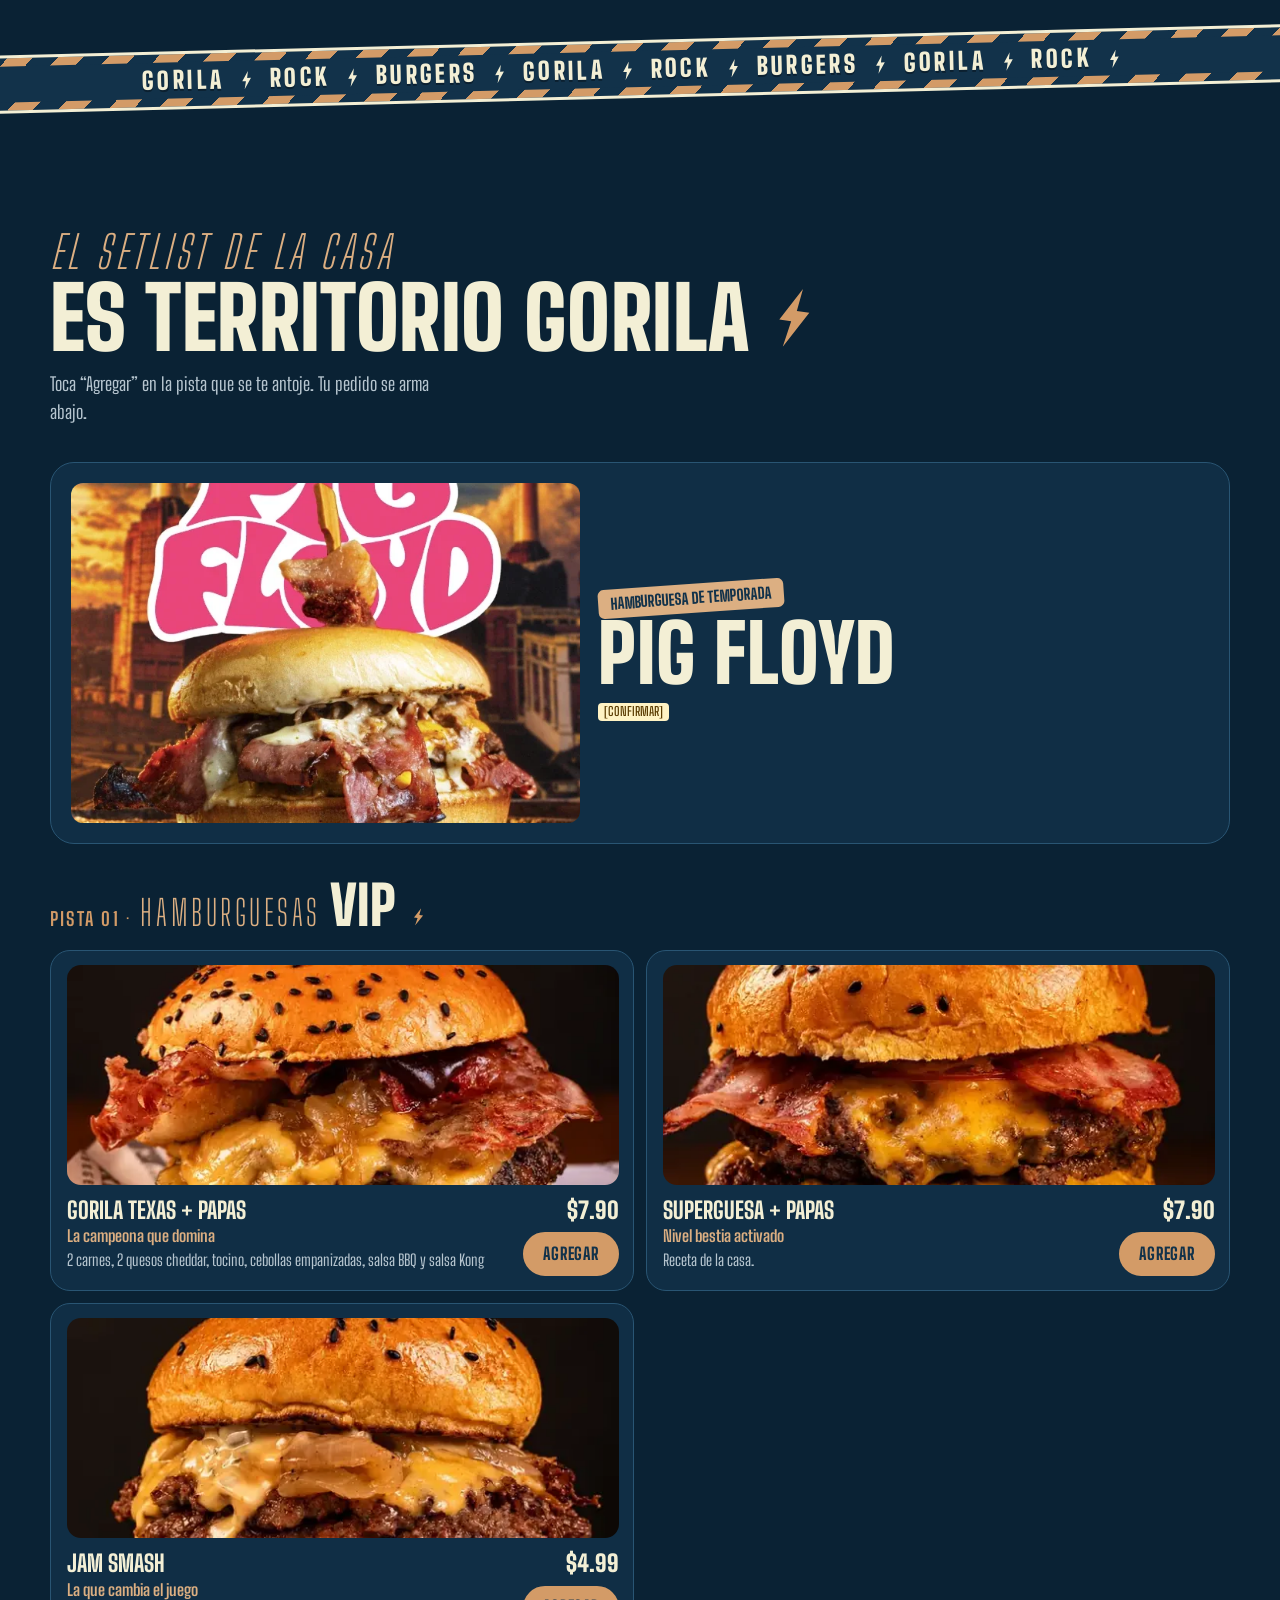
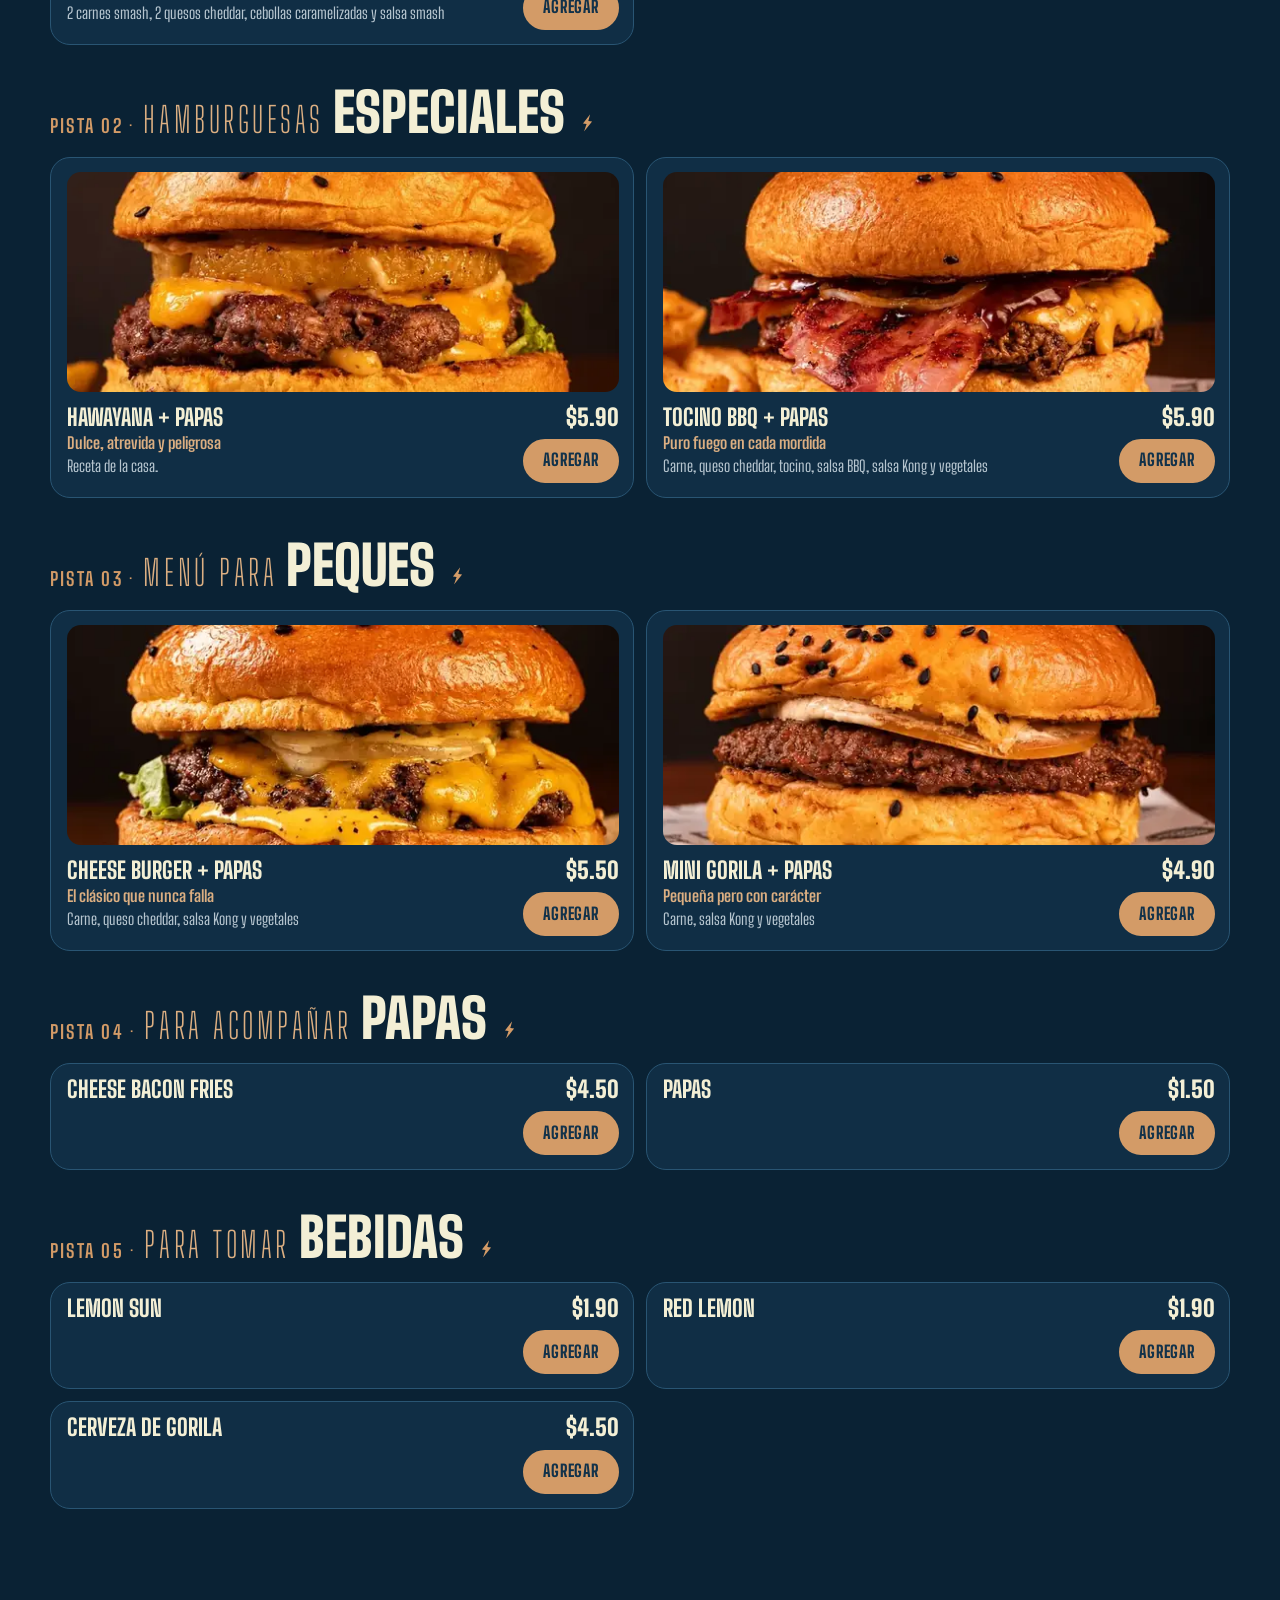
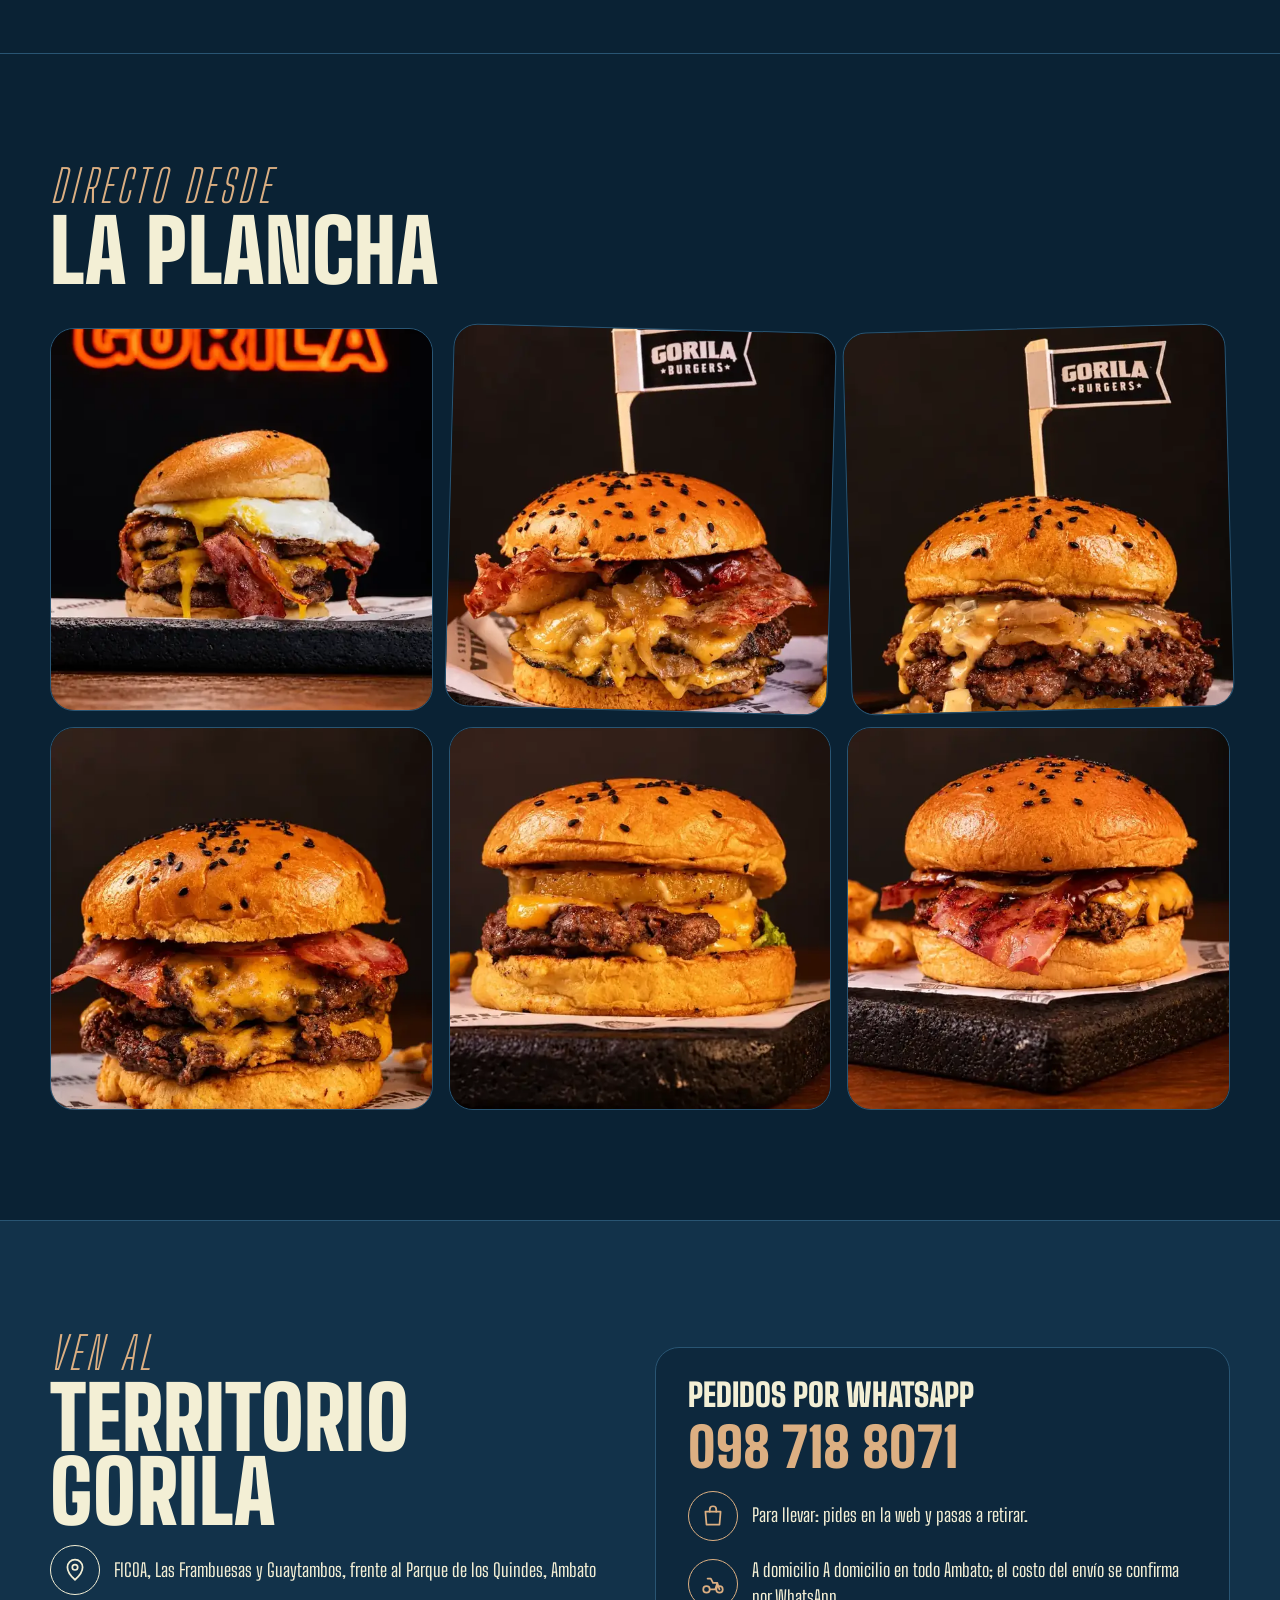
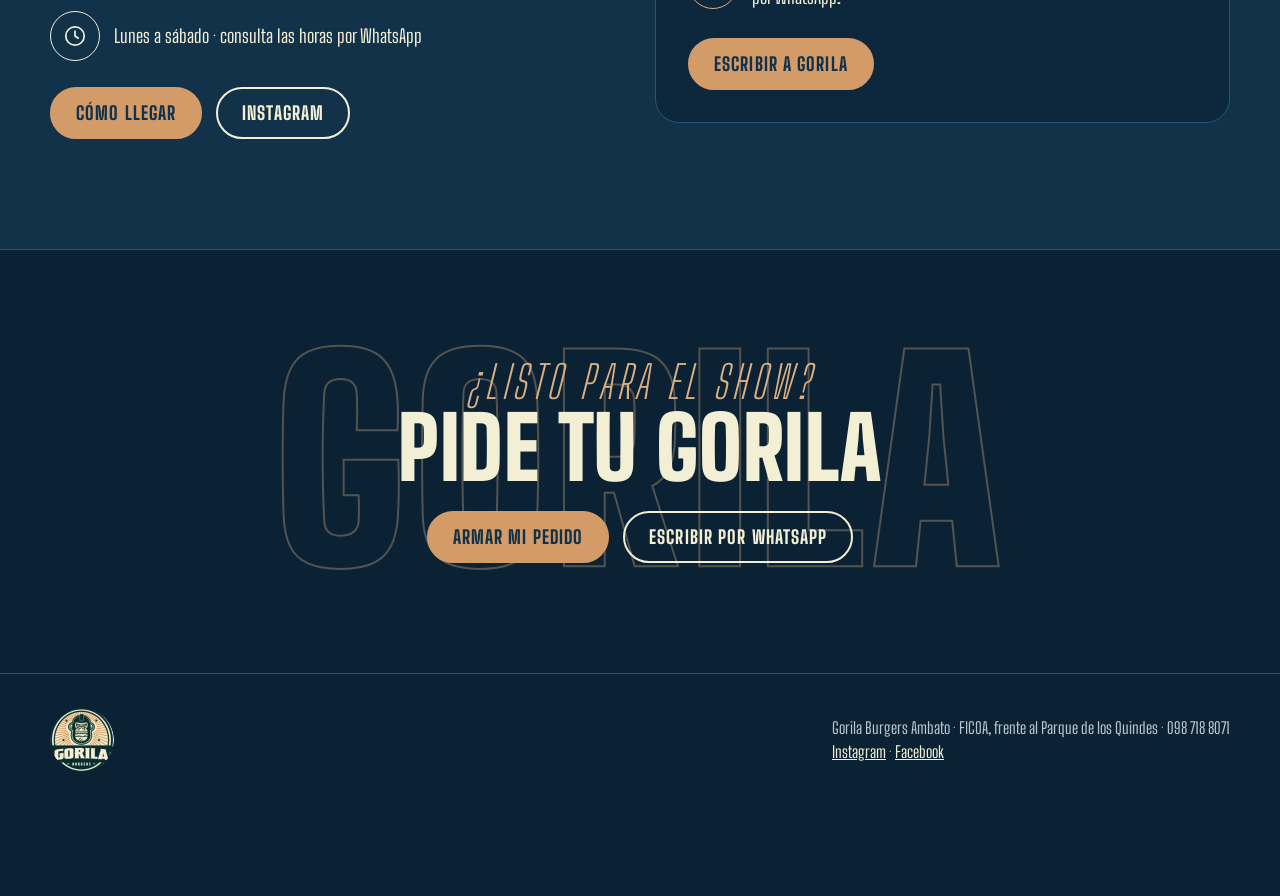
==== commit 7292072d: "Sitio: jeep con food truck y cerveza; foto del food truck en eventos Co-Authored-By: Claude Sonnet 5" ====
--- a/index.html
+++ b/index.html
@@ -76,6 +76,12 @@
 .paso h3 { font: 800 1.6rem/1 var(--fx-font-disp); text-transform: uppercase; margin: 2px 0 6px; }
 .paso p { color: var(--fx-soft); }
 .eventos-cta { margin-top: 38px; }
+.evento-grid { display: grid; gap: 30px; margin-top: 44px; }
+.evento-grid .pasos { margin-top: 0; grid-template-columns: 1fr; }
+.evento-foto { margin: 0; position: relative; border-radius: 20px; overflow: hidden; border: 3px solid var(--fx-bg); background: var(--fx-deep-2, #0a2234); }
+.evento-foto img { display: block; width: 100%; height: auto; }
+.evento-foto figcaption { position: absolute; left: 12px; bottom: 12px; right: 12px; font: 800 1rem/1.15 var(--fx-font-disp); text-transform: uppercase; color: var(--fx-bg); text-shadow: 0 2px 8px rgba(0,0,0,.8); }
+@media (min-width: 900px) { .evento-grid.con-foto { grid-template-columns: minmax(0, 1.15fr) minmax(0, 1fr); align-items: center; gap: 48px; } }
 
 /* Galería */
 .galeria { display: grid; gap: 16px; grid-template-columns: repeat(auto-fit, minmax(min(100%, 300px), 1fr)); margin-top: 40px; }
@@ -197,7 +203,7 @@
 <section class="sec papel" id="juego"><div class="wrap">
   <div data-reveal>
     <h2 class="doble"><span>Juega y</span>espera</h2>
-    <p class="intro">Mientras esperas tu pedido, maneja el jeep del Gorila: cada peatón de caricatura que choques suma puntos y los combos los multiplican.</p>
+    <p class="intro">Mientras esperas tu pedido, maneja el jeep del Gorila con el food truck a cuestas: cada peatón de caricatura que choques suma puntos, y el Gorila se toma su cerveza en el camino.</p>
   </div>
   <div id="juego-raiz" aria-live="polite"></div>
 </div></section>
@@ -207,12 +213,15 @@
 <section class="sec oscuro eventos" id="eventos"><div class="wrap">
   <h2 class="doble" data-reveal><span>Gorila también va</span>a tu evento</h2>
   <p class="intro" data-reveal>Tenemos food truck. Llevamos las burgers de Gorila a conciertos, ferias, fiestas y cualquier actividad. Cotiza y ten la mejor hamburguesa de Ambato en tu evento.</p>
-  <div class="pasos" data-stagger>
+  <div class="evento-grid con-foto">
+    <figure class="evento-foto" data-reveal><img src="assets/foodtruck-jungla.webp" alt="Food truck de Gorila Burgers con la frase Welcome to the Jungle, listo para un evento" width="807" height="587" loading="lazy"><figcaption>Welcome to the jungle</figcaption></figure>
+    <div class="pasos" data-stagger>
     <div class="paso"><span class="ico"><svg><use href="#i-estrella"/></svg></span><div><h3>Conciertos y festivales</h3><p>Burgers a la plancha para el público, los artistas y el equipo.</p></div></div>
     <div class="paso"><span class="ico"><svg><use href="#i-copa"/></svg></span><div><h3>Cumpleaños y matrimonios</h3><p>Un menú para tus invitados, armado a tu medida.</p></div></div>
     <div class="paso"><span class="ico"><svg><use href="#i-equipo"/></svg></span><div><h3>Ferias y eventos de empresa</h3><p>Para ferias, lanzamientos, colegios, universidades y equipos de trabajo.</p></div></div>
     <div class="paso"><span class="ico"><svg><use href="#i-pin"/></svg></span><div><h3>Cualquier actividad</h3><p>Si hay gente con hambre, Gorila va. Cuéntanos fecha, lugar y cuántas personas.</p></div></div>
     
+    </div>
   </div>
   <div class="acciones eventos-cta" data-reveal><a class="btn fx-brillo" data-wa="Hola Gorila, quiero cotizar el food truck para un evento. Tipo de evento, fecha, lugar y número de personas:">Cotizar mi evento</a></div>
 </div></section>
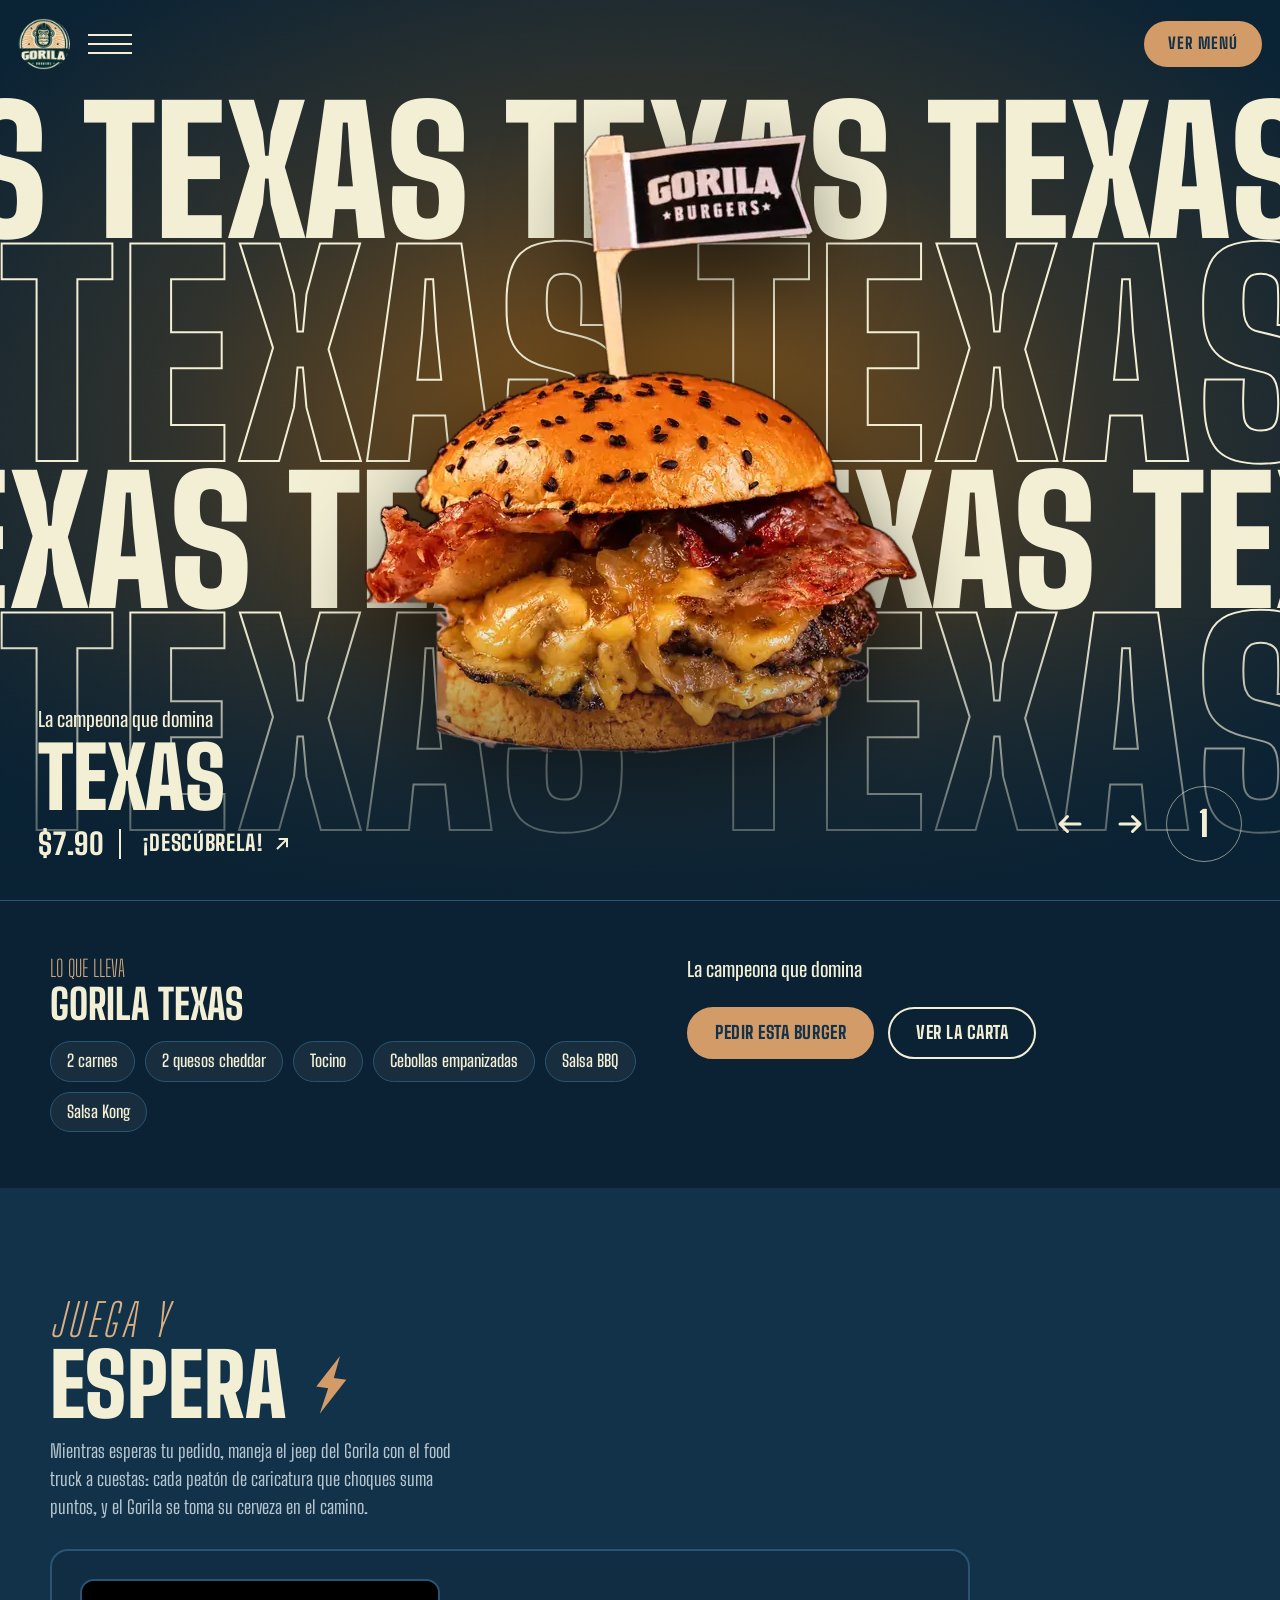
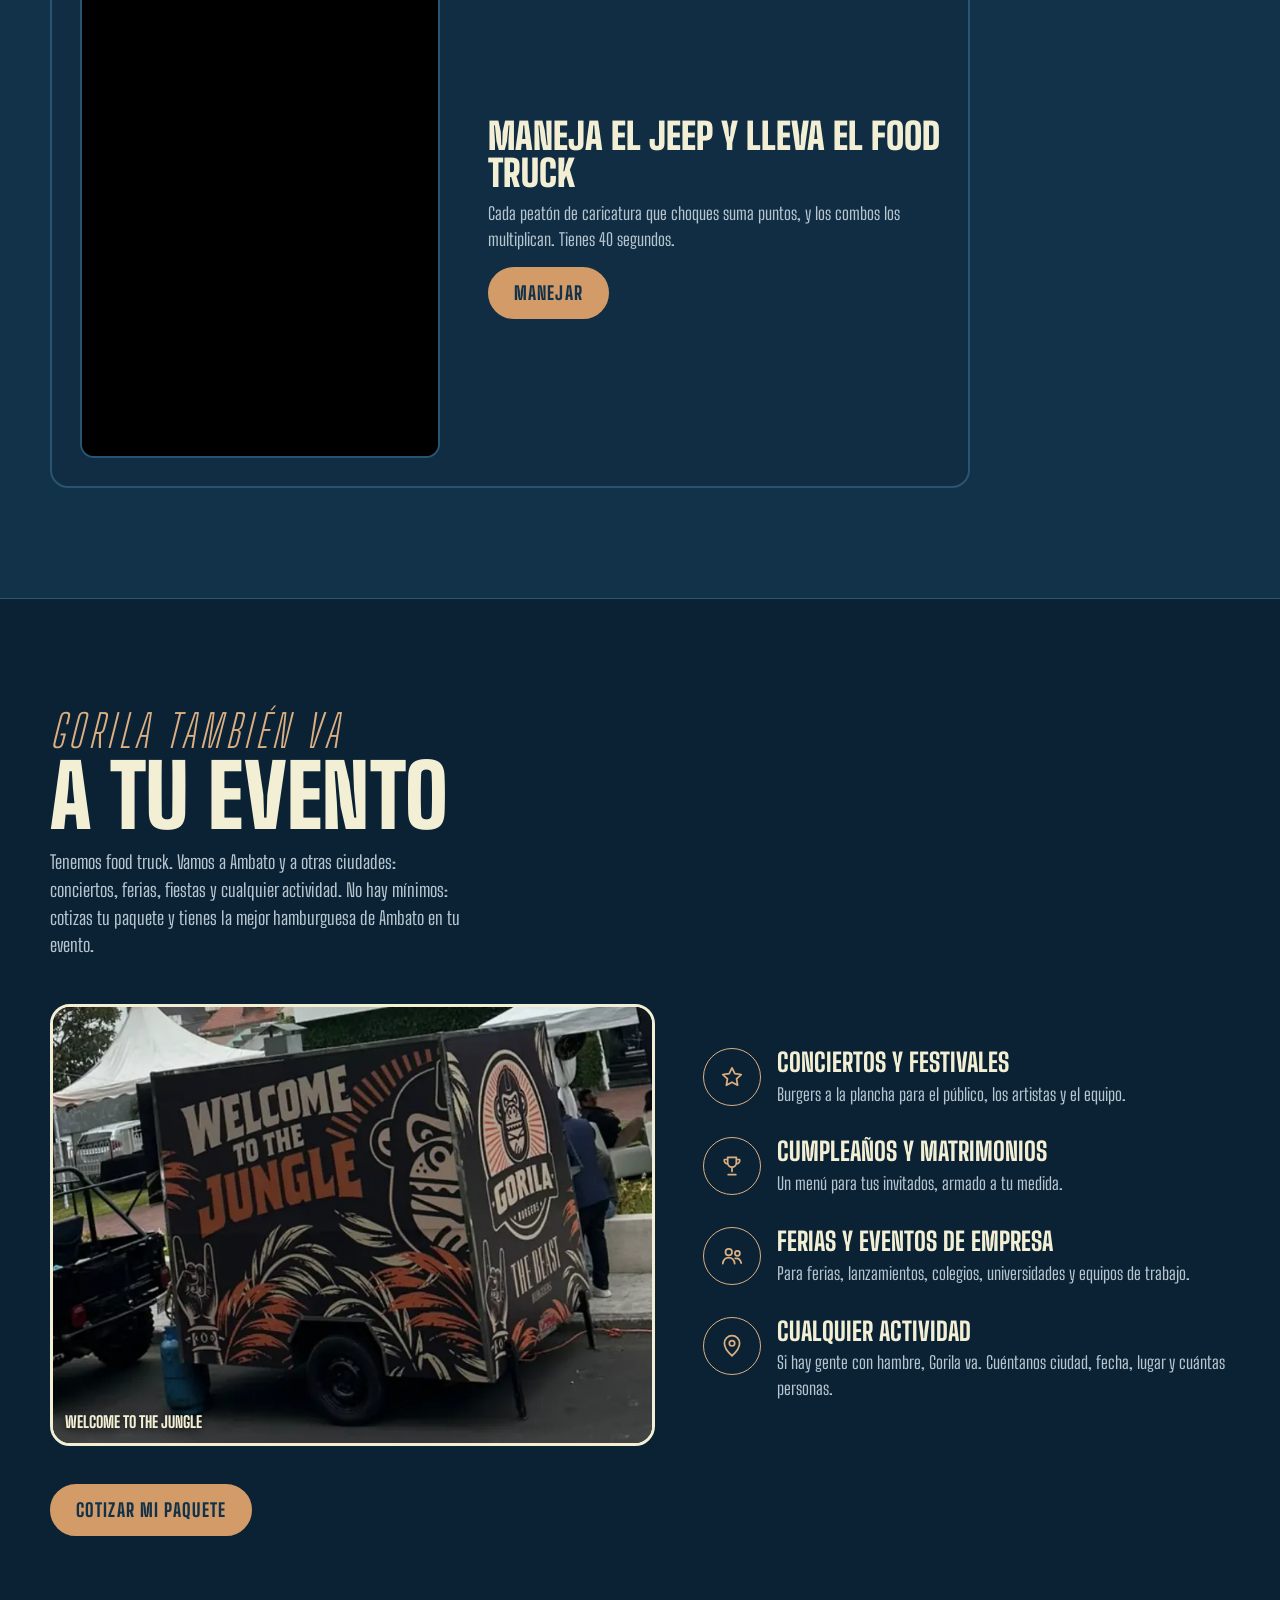
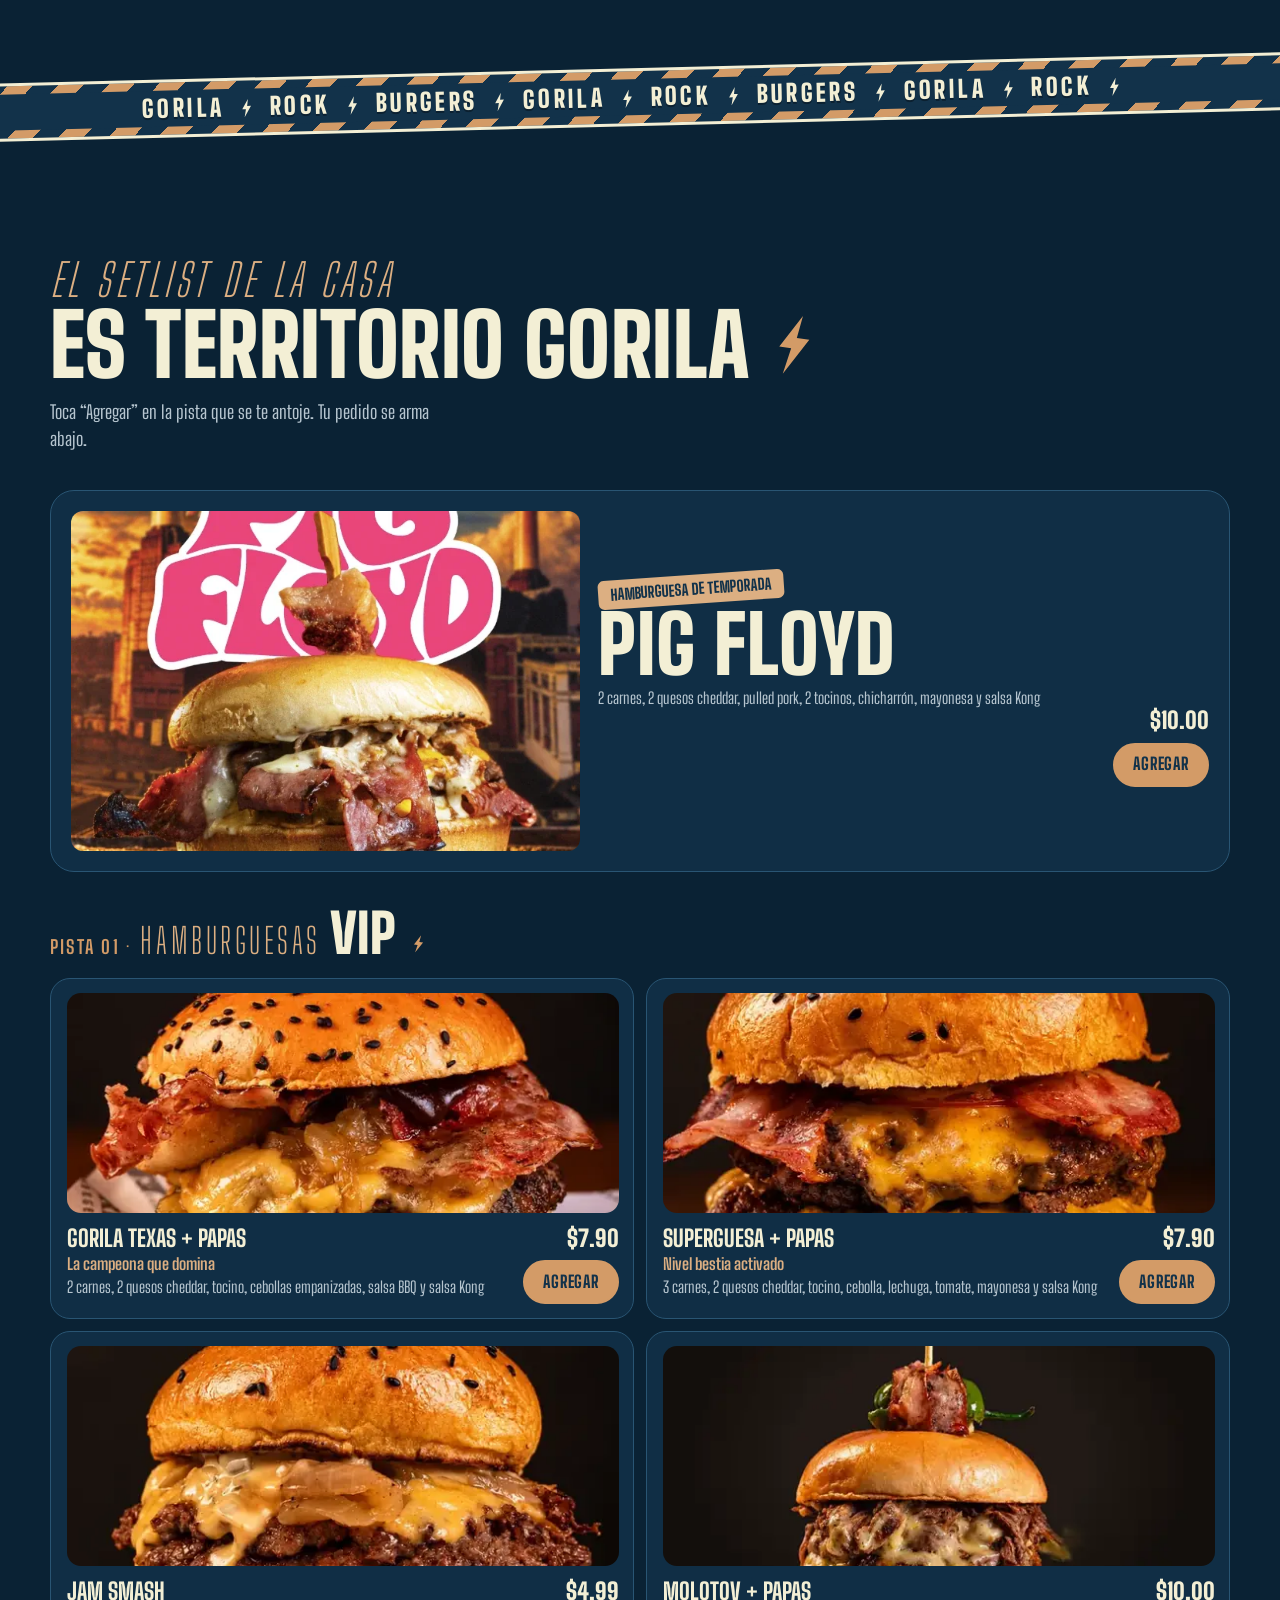
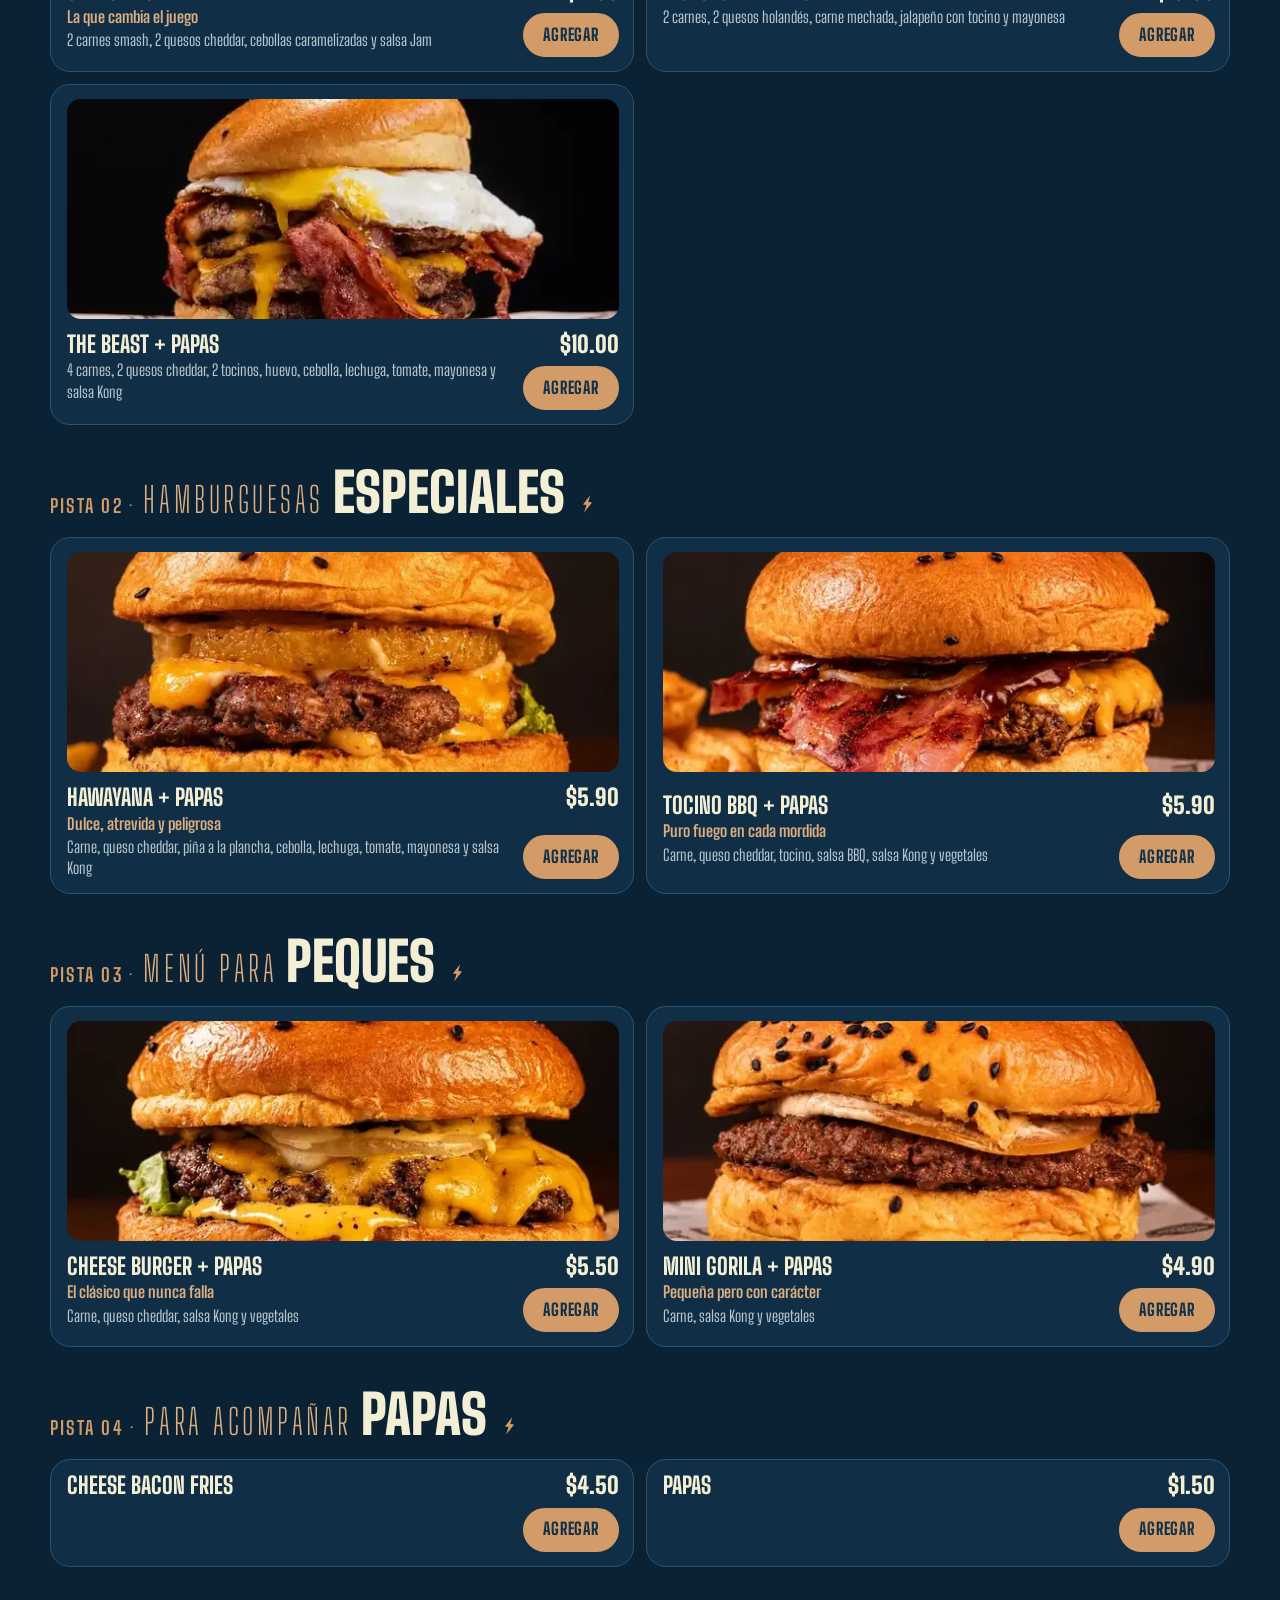
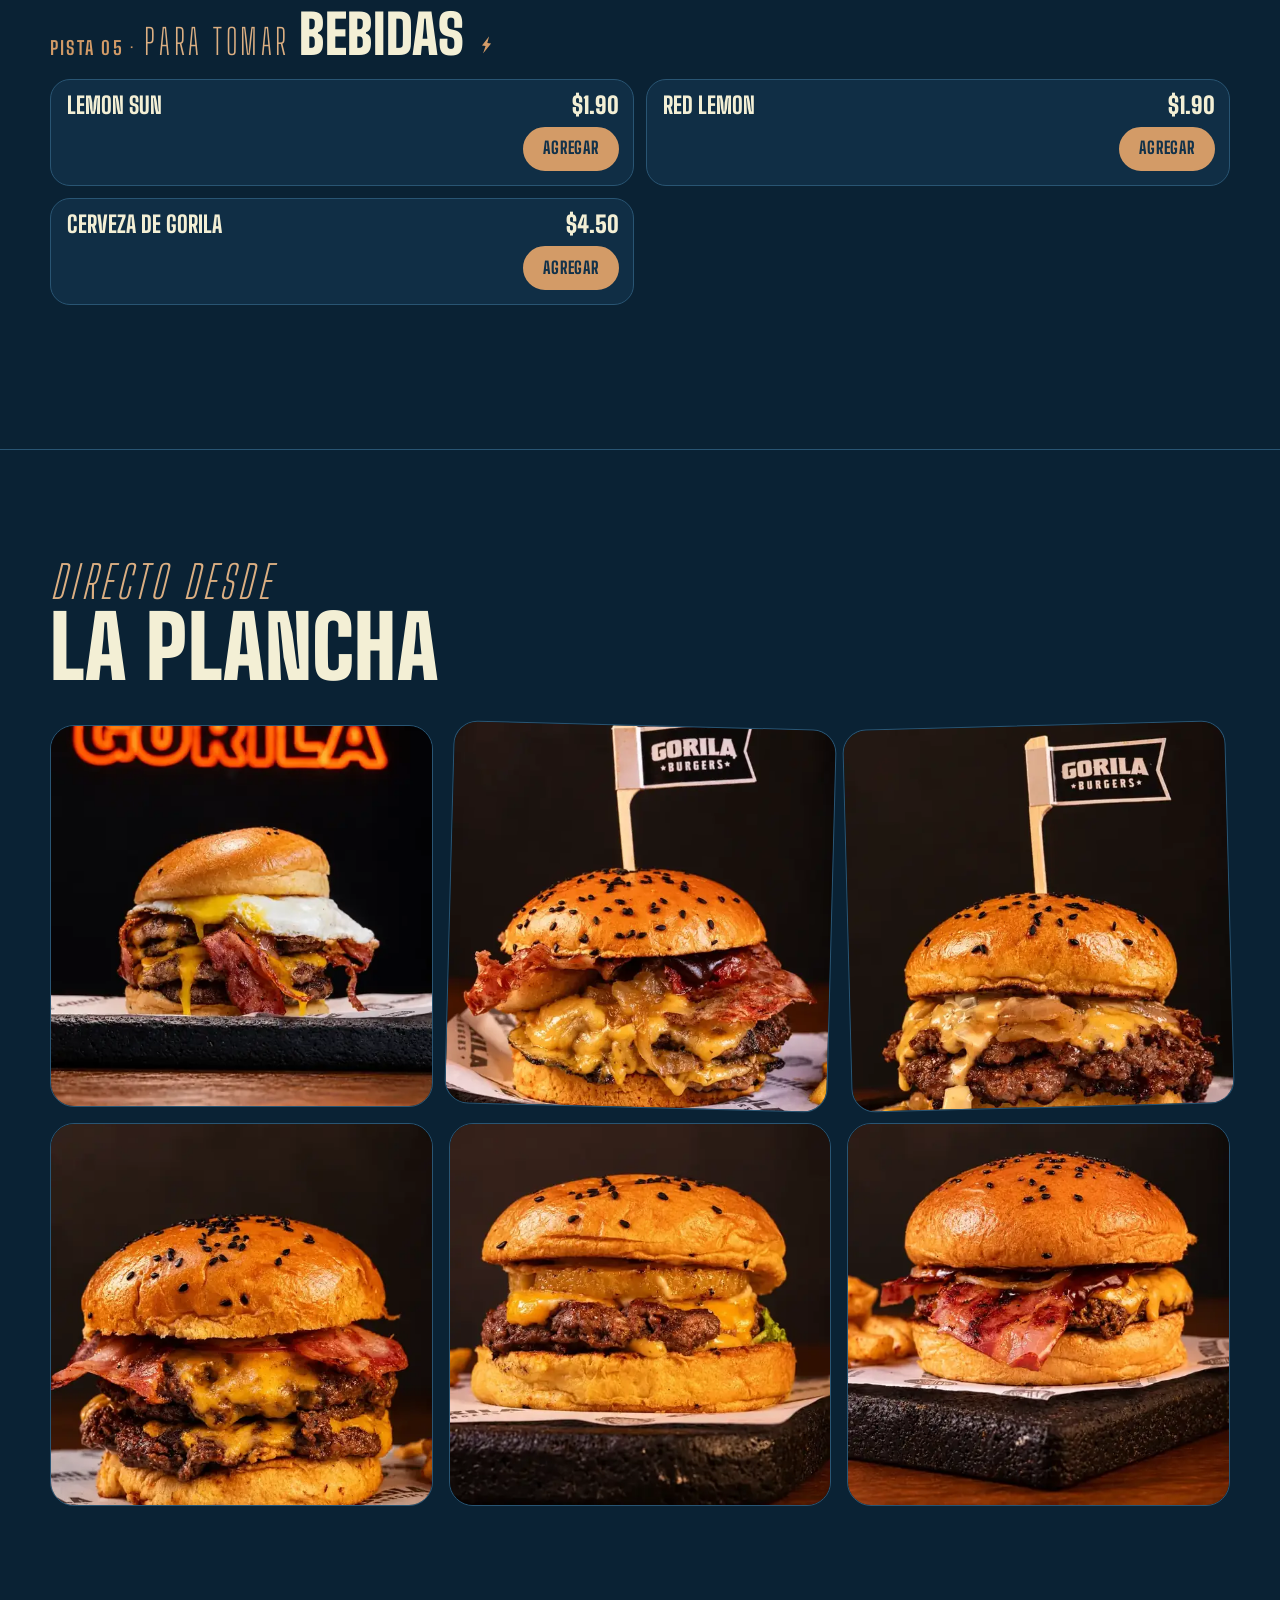
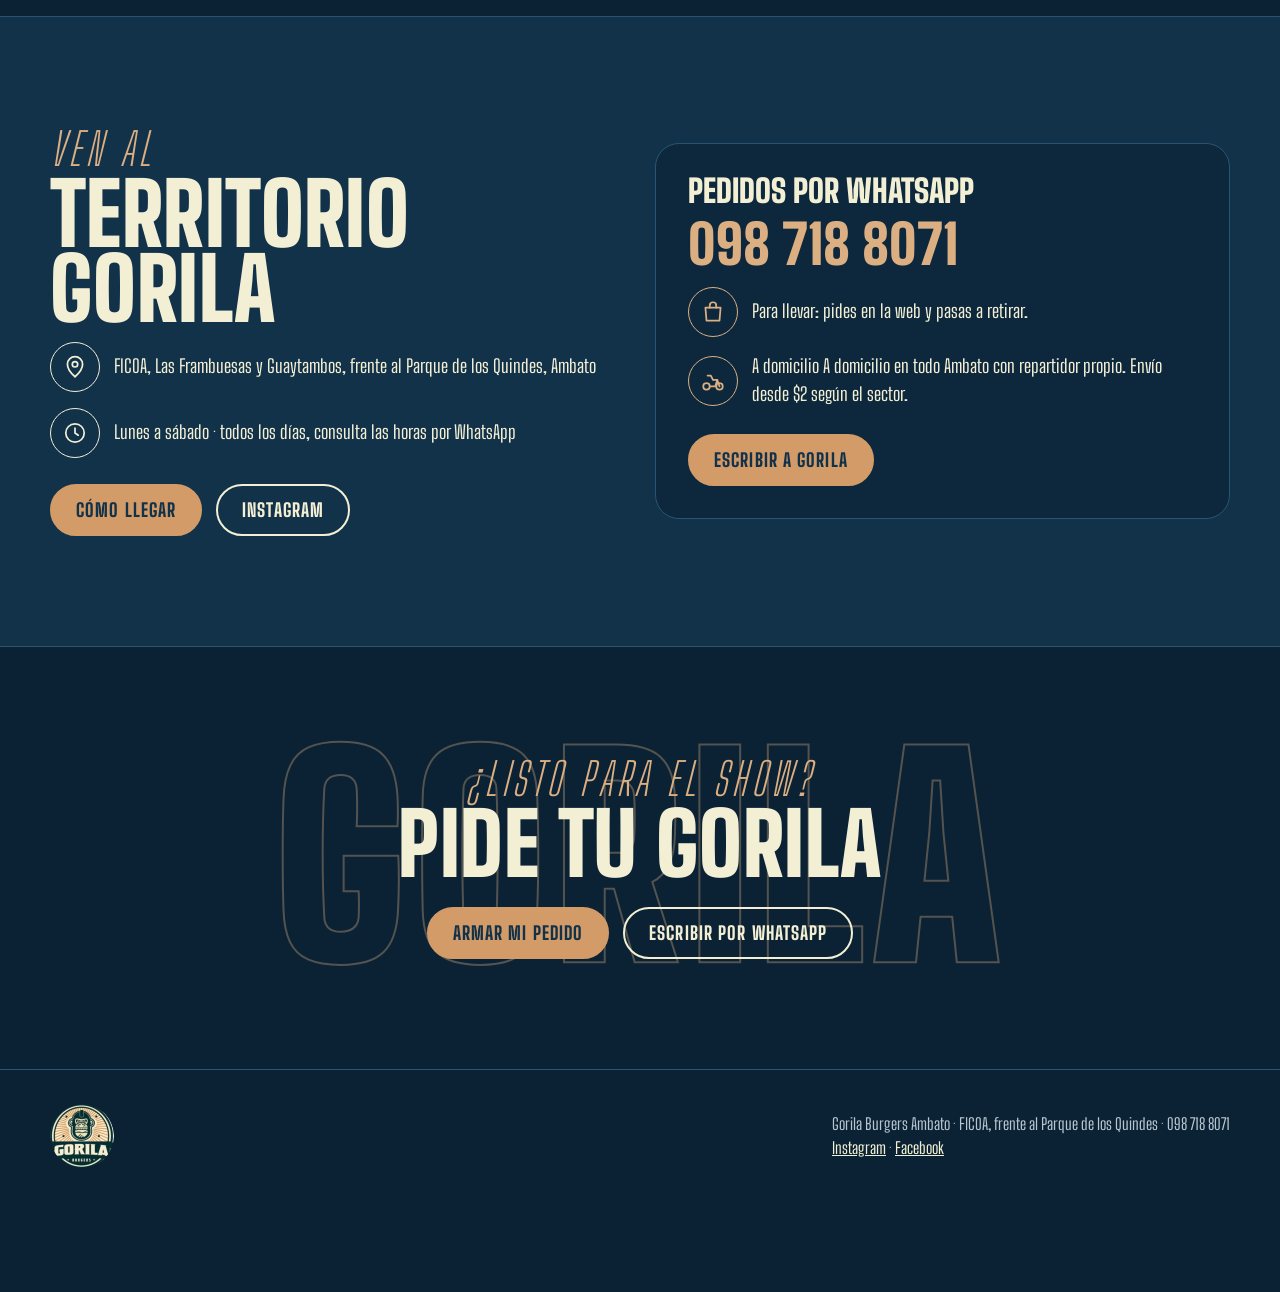
==== commit 9bb4cd2b: "Sitio: Molotov, The Beast y Pig Floyd, domicilio con repartidor propio, ajustes del dueño (SQL 006, " ====
--- a/index.html
+++ b/index.html
@@ -212,18 +212,18 @@
 
 <section class="sec oscuro eventos" id="eventos"><div class="wrap">
   <h2 class="doble" data-reveal><span>Gorila también va</span>a tu evento</h2>
-  <p class="intro" data-reveal>Tenemos food truck. Llevamos las burgers de Gorila a conciertos, ferias, fiestas y cualquier actividad. Cotiza y ten la mejor hamburguesa de Ambato en tu evento.</p>
+  <p class="intro" data-reveal>Tenemos food truck. Vamos a Ambato y a otras ciudades: conciertos, ferias, fiestas y cualquier actividad. No hay mínimos: cotizas tu paquete y tienes la mejor hamburguesa de Ambato en tu evento.</p>
   <div class="evento-grid con-foto">
     <figure class="evento-foto" data-reveal><img src="assets/foodtruck-jungla.webp" alt="Food truck de Gorila Burgers con la frase Welcome to the Jungle, listo para un evento" width="807" height="587" loading="lazy"><figcaption>Welcome to the jungle</figcaption></figure>
     <div class="pasos" data-stagger>
     <div class="paso"><span class="ico"><svg><use href="#i-estrella"/></svg></span><div><h3>Conciertos y festivales</h3><p>Burgers a la plancha para el público, los artistas y el equipo.</p></div></div>
     <div class="paso"><span class="ico"><svg><use href="#i-copa"/></svg></span><div><h3>Cumpleaños y matrimonios</h3><p>Un menú para tus invitados, armado a tu medida.</p></div></div>
     <div class="paso"><span class="ico"><svg><use href="#i-equipo"/></svg></span><div><h3>Ferias y eventos de empresa</h3><p>Para ferias, lanzamientos, colegios, universidades y equipos de trabajo.</p></div></div>
-    <div class="paso"><span class="ico"><svg><use href="#i-pin"/></svg></span><div><h3>Cualquier actividad</h3><p>Si hay gente con hambre, Gorila va. Cuéntanos fecha, lugar y cuántas personas.</p></div></div>
+    <div class="paso"><span class="ico"><svg><use href="#i-pin"/></svg></span><div><h3>Cualquier actividad</h3><p>Si hay gente con hambre, Gorila va. Cuéntanos ciudad, fecha, lugar y cuántas personas.</p></div></div>
     
     </div>
   </div>
-  <div class="acciones eventos-cta" data-reveal><a class="btn fx-brillo" data-wa="Hola Gorila, quiero cotizar el food truck para un evento. Tipo de evento, fecha, lugar y número de personas:">Cotizar mi evento</a></div>
+  <div class="acciones eventos-cta" data-reveal><a class="btn fx-brillo" data-wa="Hola Gorila, quiero cotizar el food truck para un evento. Ciudad, tipo de evento, fecha, lugar y número de personas:">Cotizar mi paquete</a></div>
 </div></section>
 
 <div class="fx-rock-caja" aria-hidden="true"><div class="fx-rock-cinta"><p><span>Gorila</span><i class="fx-rock-rayo"></i><span>Rock</span><i class="fx-rock-rayo"></i><span>Burgers</span><i class="fx-rock-rayo"></i><span>Gorila</span><i class="fx-rock-rayo"></i><span>Rock</span><i class="fx-rock-rayo"></i><span>Burgers</span><i class="fx-rock-rayo"></i><span>Gorila</span><i class="fx-rock-rayo"></i><span>Rock</span><i class="fx-rock-rayo"></i></p></div></div>
@@ -252,7 +252,7 @@
   <div data-reveal>
     <h2 class="doble"><span>Ven al</span>territorio Gorila</h2>
     <div class="dato"><span class="ico"><svg><use href="#i-pin"/></svg></span><span>FICOA, Las Frambuesas y Guaytambos, frente al Parque de los Quindes, Ambato</span></div>
-    <div class="dato"><span class="ico"><svg><use href="#i-reloj"/></svg></span><span>Lunes a sábado · consulta las horas por WhatsApp</span></div>
+    <div class="dato"><span class="ico"><svg><use href="#i-reloj"/></svg></span><span>Lunes a sábado · todos los días, consulta las horas por WhatsApp</span></div>
     <div class="acciones">
       <a class="btn" href="https://www.google.com/maps/search/?api=1&amp;query=Gorila+Burgers+FICOA+Ambato" target="_blank" rel="noopener">Cómo llegar</a>
       <a class="btn btn-linea" id="ig" target="_blank" rel="noopener">Instagram</a>
@@ -262,7 +262,7 @@
     <h3 style="font:900 2rem/.95 var(--fx-font-disp);text-transform:uppercase">Pedidos por WhatsApp</h3>
     <p style="font:900 clamp(2.4rem,7vw,3.4rem)/1 var(--fx-font-disp);color:var(--fx-pop);margin:10px 0 6px">098 718 8071</p>
     <div class="dato"><span class="ico" style="color:var(--fx-pop)"><svg><use href="#i-bolsa"/></svg></span><span>Para llevar: pides en la web y pasas a retirar.</span></div>
-    <div class="dato"><span class="ico" style="color:var(--fx-pop)"><svg><use href="#i-moto"/></svg></span><span>A domicilio A domicilio en todo Ambato; el costo del envío se confirma por WhatsApp.</span></div>
+    <div class="dato"><span class="ico" style="color:var(--fx-pop)"><svg><use href="#i-moto"/></svg></span><span>A domicilio A domicilio en todo Ambato con repartidor propio. Envío desde $2 según el sector.</span></div>
     <div class="acciones"><a class="btn" data-wa="Hola Gorila, quiero hacer un pedido.">Escribir a Gorila</a></div>
   </div>
 </div></section>
@@ -314,7 +314,7 @@
 }));
 
 /* Premium: envío por sector (todo Ambato) y pedido programado. El precio real sale de la base; si no responde, los datos del cliente. */
-{ const aplicar = ss => { DEMO.sectores = ss.map(z => ({ nombre: z.nombre, costo: RESTDATA.envio_por_confirmar ? null : z.costo_cent, ejemplo: !!RESTDATA.sectores_ejemplo })); DEMO.programar = true; };
+{ const aplicar = ss => { DEMO.sectores = ss.map(z => ({ nombre: z.nombre, costo: RESTDATA.envio_por_confirmar ? null : z.costo_cent, ejemplo: !!RESTDATA.sectores_ejemplo })); DEMO.programar = !!RESTDATA.programar; };
   aplicar(RESTDATA.sectores); REST.rpc('carta').then(c => aplicar(c.sectores)).catch(() => {}); }
 { const q = new URLSearchParams(location.search).get('pedir'); if (q && P.items.has(q)) setTimeout(() => P.abrirProducto(q), 500); }   /* viene de la vitrina de burgers: «Pedir esta burger» */
 
--- a/modulos/restaurante/rest-juego.css
+++ b/modulos/restaurante/rest-juego.css
@@ -40,3 +40,12 @@
 .jg-saltar { position: absolute; right: 10px; top: 10px; min-height: 36px; padding: 0 14px; font-size: .8rem; z-index: 2; }
 .jg-juego .jg-vista { position: relative; }
 .jg-sello-caja { max-width: 320px; }
+
+/* barra de giro del jeep: se desliza con el dedo; la perilla sigue al volante */
+.jg-barra { position: relative; height: 56px; border-radius: 999px; border: 2px solid var(--fx-bg); background: color-mix(in srgb, var(--fx-deep) 70%, #000); touch-action: none; user-select: none; -webkit-user-select: none; cursor: ew-resize; display: grid; place-items: center; overflow: hidden; }
+.jg-pista { position: absolute; left: 18px; right: 18px; top: 50%; height: 4px; margin-top: -2px; border-radius: 4px; background: color-mix(in srgb, var(--fx-bg) 25%, transparent); }
+.jg-flecha { position: absolute; top: 50%; margin-top: -.62em; font: 900 1.7rem/1 var(--fx-font-disp); color: var(--fx-soft-2); pointer-events: none; } .jg-flecha.izq { left: 16px; } .jg-flecha.der { right: 16px; }
+.jg-perilla { position: absolute; left: calc(50% - 22px); top: 50%; width: 44px; height: 44px; margin-top: -22px; border-radius: 50%; background: var(--fx-accent); border: 3px solid var(--fx-deep); box-shadow: 0 3px 0 rgba(0,0,0,.35); pointer-events: none; will-change: transform; }
+.jg-perilla::before { content: ''; position: absolute; inset: 12px; border-radius: 50%; border: 3px solid var(--fx-deep); border-bottom-color: transparent; }
+.jg-barra.on { border-color: var(--fx-accent); }
+.jg-barra:focus-visible { outline: 3px solid var(--fx-pop); outline-offset: 3px; }
